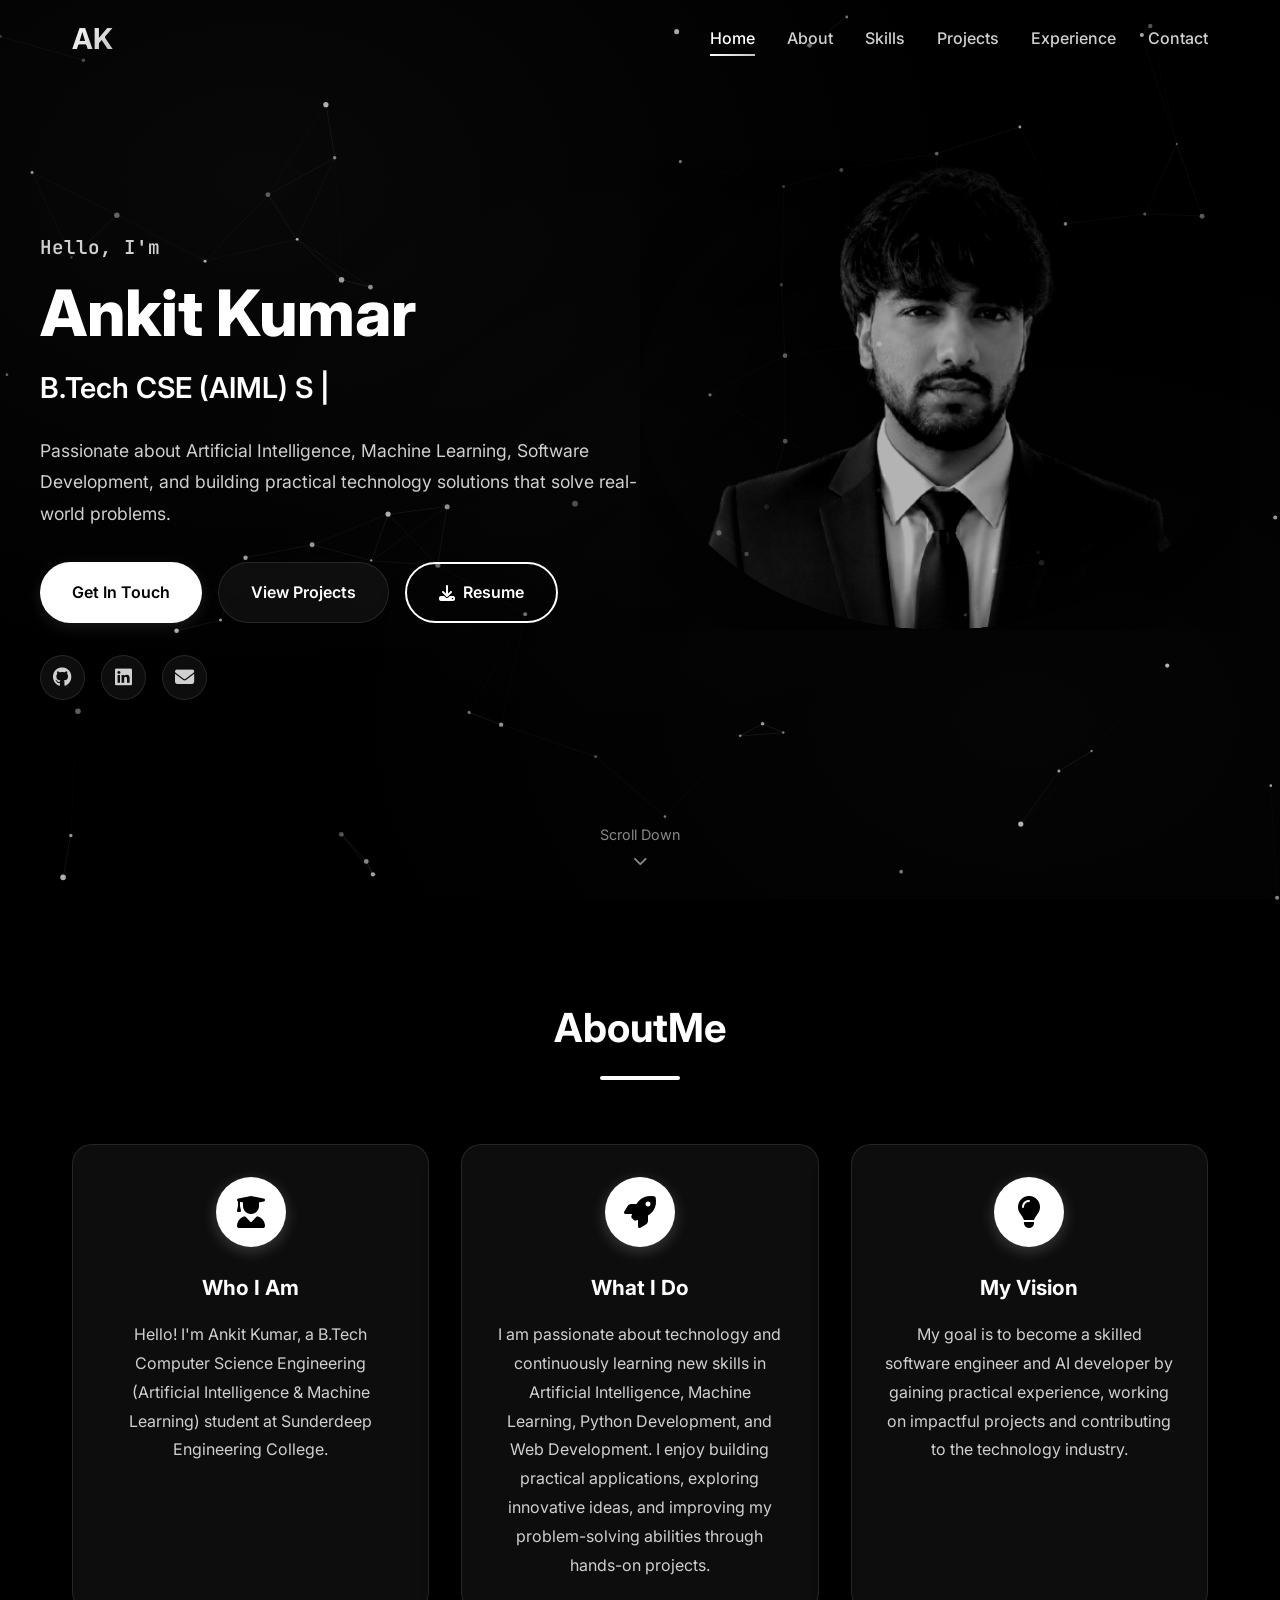
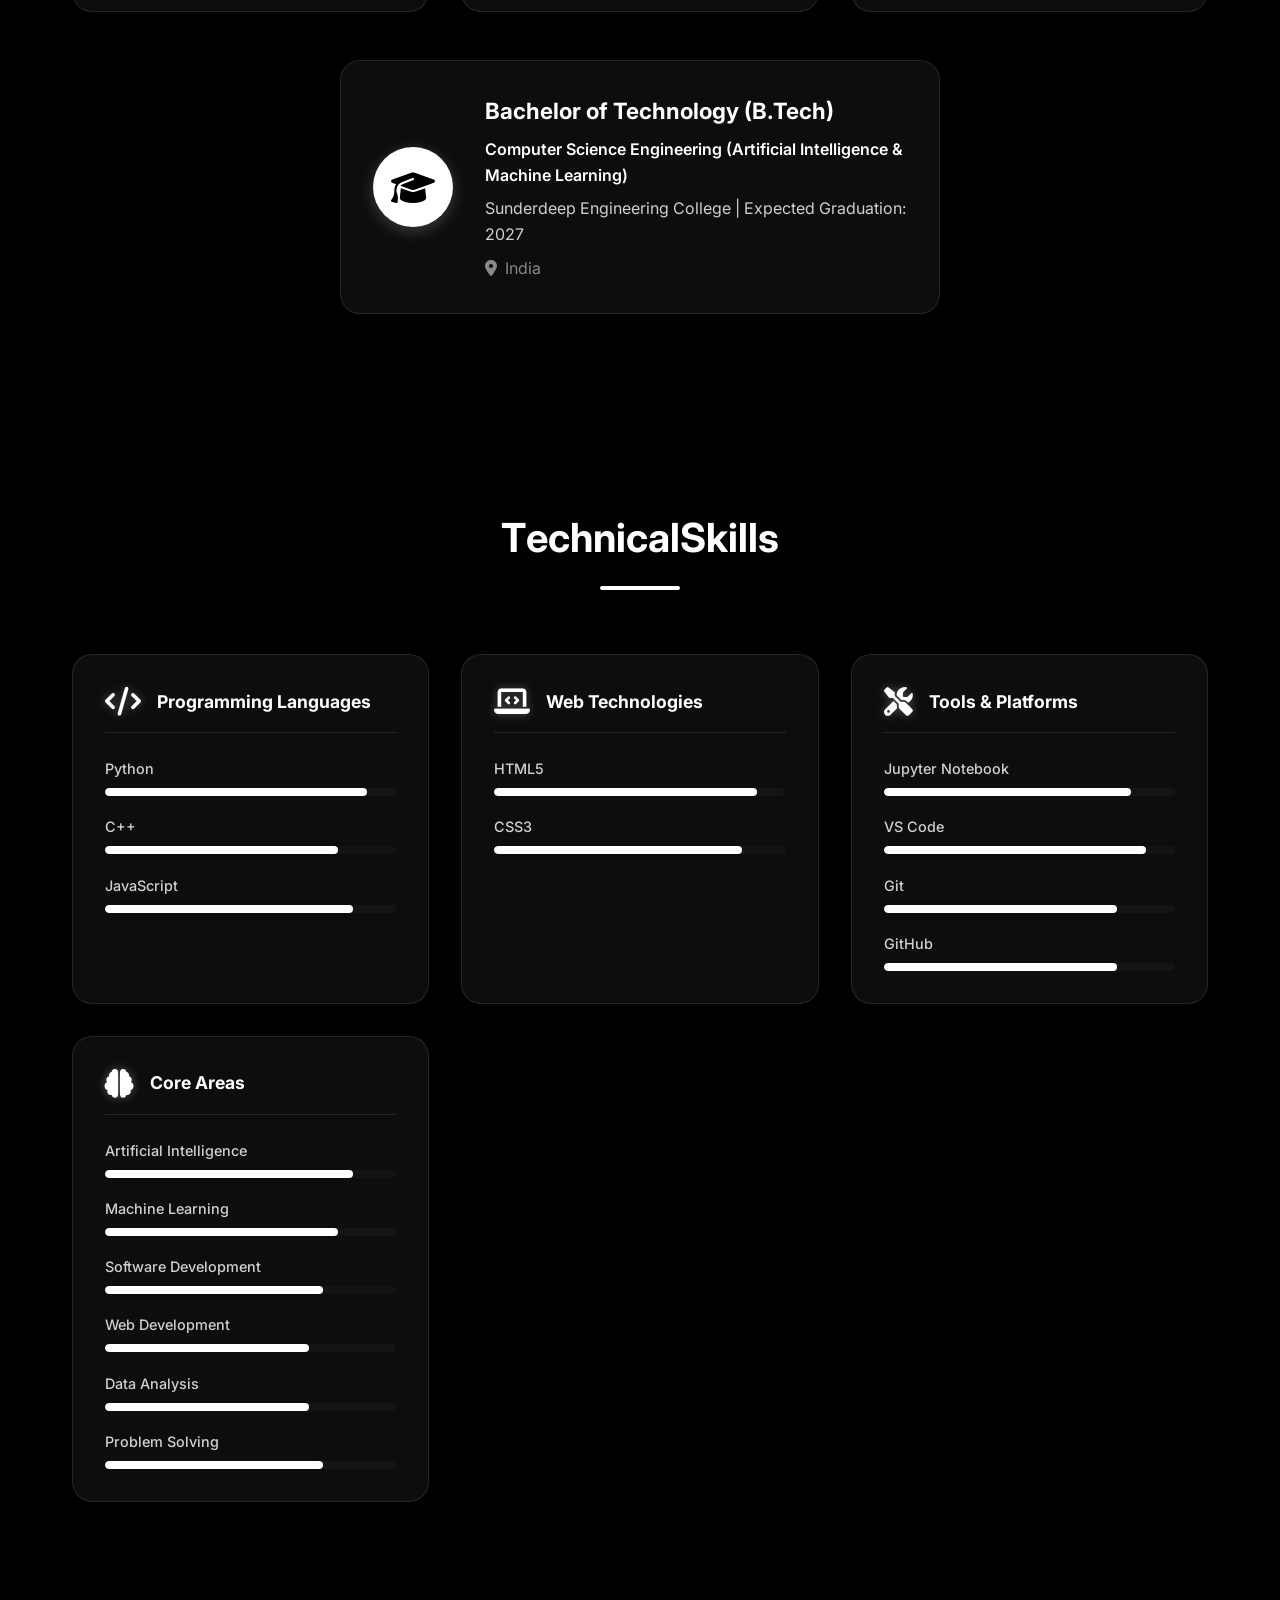
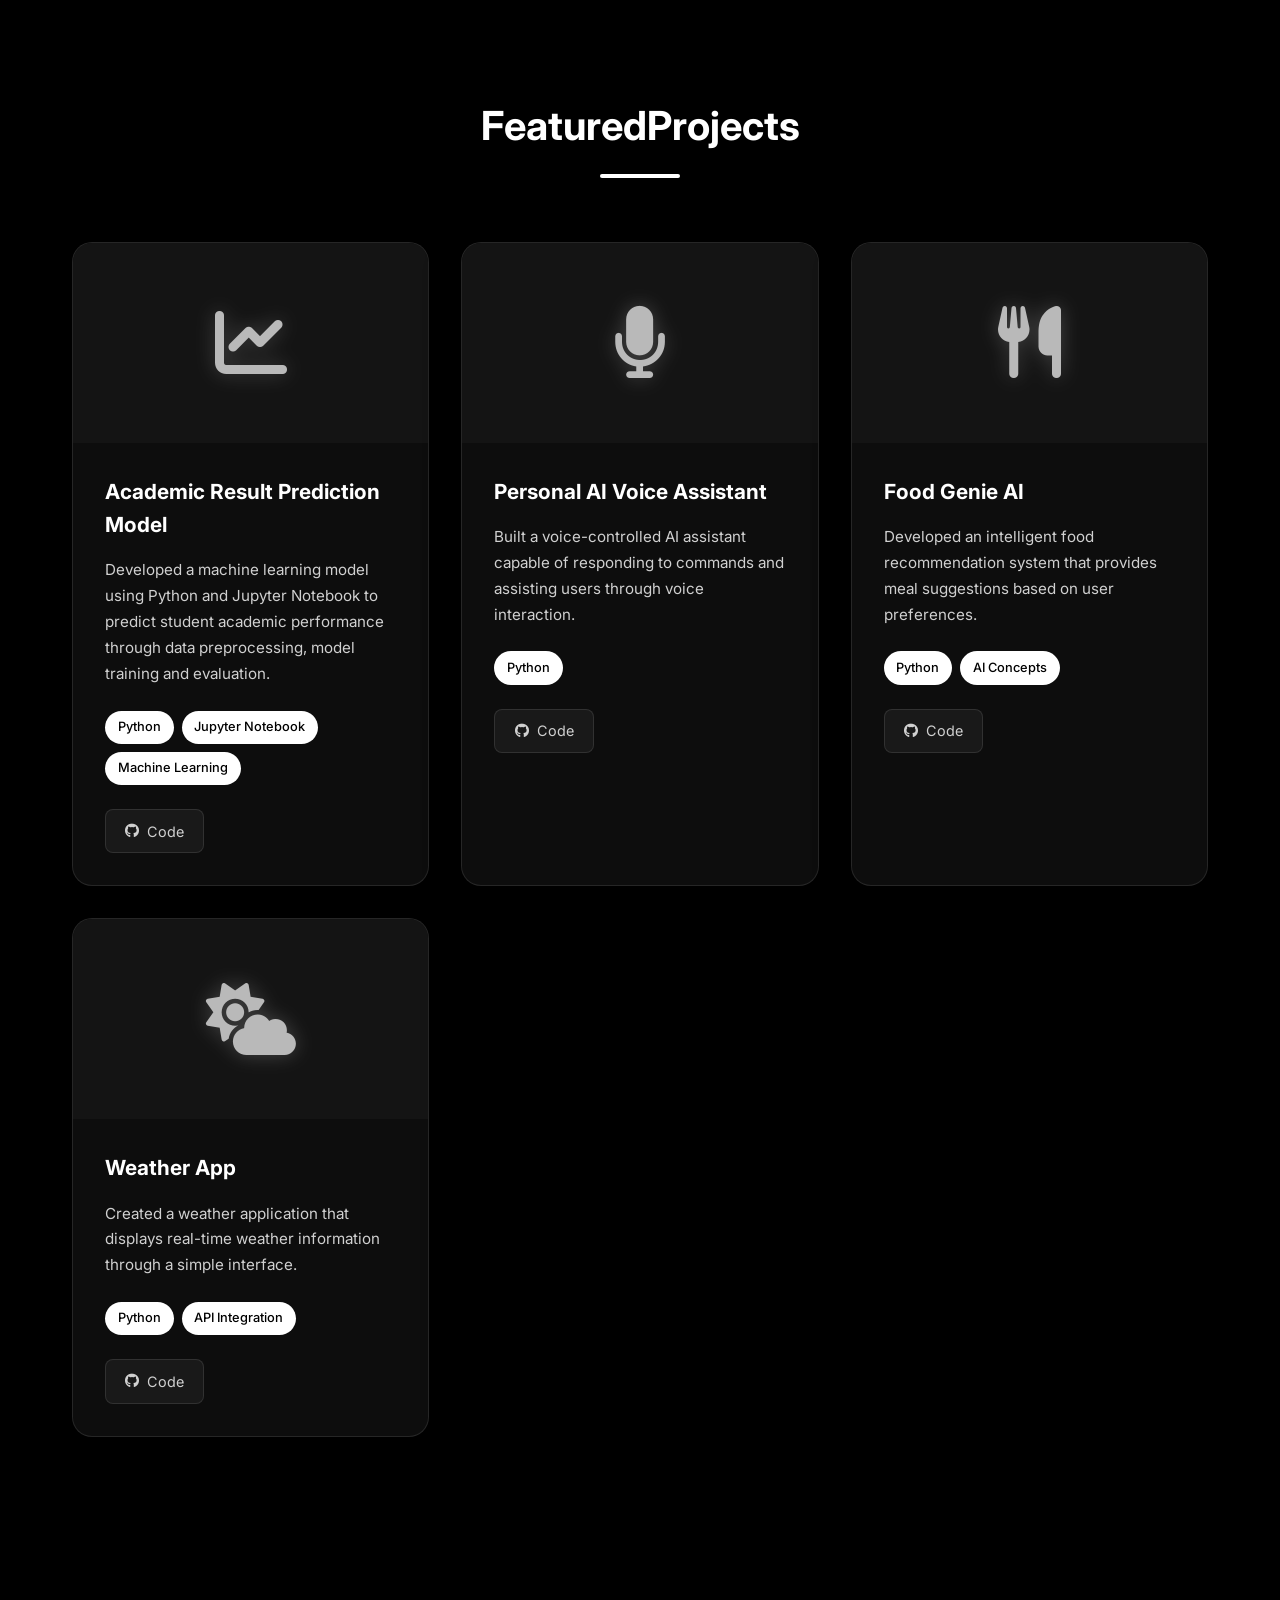
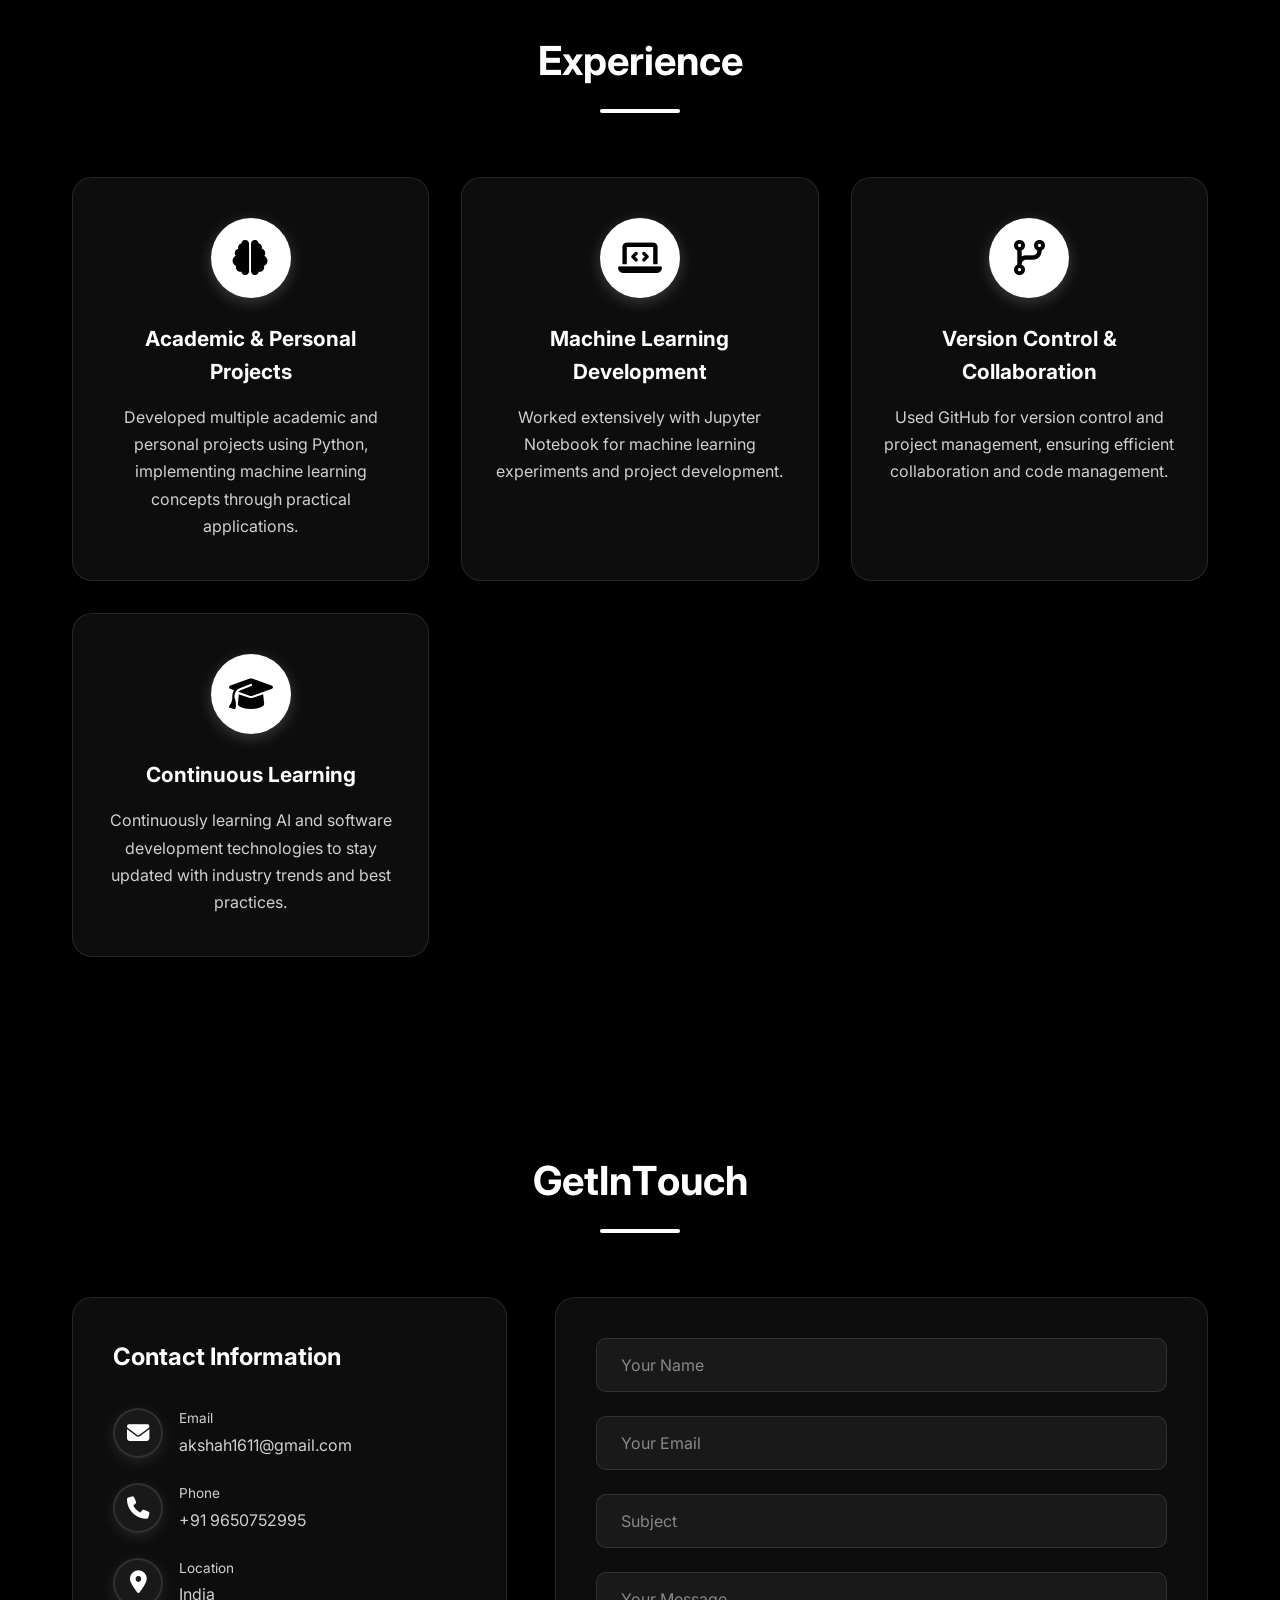
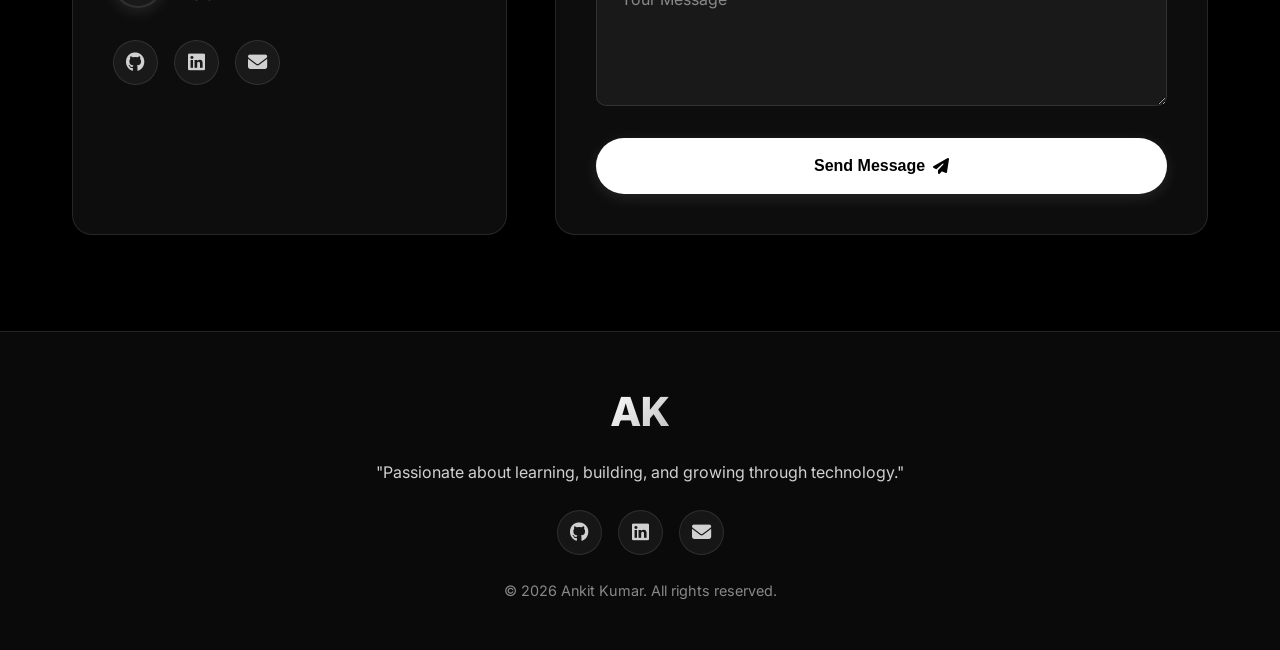
==== index.html @ a1247c84 "Add SEO improvements for better Google search ranking" ====
<!DOCTYPE html>
<html lang="en">
<head>
    <meta charset="UTF-8">
    <meta name="viewport" content="width=device-width, initial-scale=1.0">
    <meta name="description" content="Ankit Kumar - B.Tech CSE (AIML) Student at Sunderdeep Engineering College | Python Developer | AI & Machine Learning Enthusiast. Expert in Python, C++, JavaScript, Machine Learning, Web Development. View my projects and skills.">
    <meta name="keywords" content="Ankit Kumar, Ankit Kumar portfolio, Ankit Kumar Python Developer, Ankit Kumar AI ML, B.Tech CSE AIML, Python Developer India, Machine Learning Engineer, Software Developer, AI Engineer, Ankit Kumar Sunderdeep Engineering College, Ankit Kumar GitHub, Ankit Kumar LinkedIn">
    <meta name="author" content="Ankit Kumar">
    <meta name="robots" content="index, follow">
    <meta name="googlebot" content="index, follow">
    <meta name="viewport" content="width=device-width, initial-scale=1.0">
    <link rel="canonical" href="https://ak-portfoli0.netlify.app">
    <meta property="og:title" content="Ankit Kumar - B.Tech CSE (AIML) Student | Python Developer | AI & ML Enthusiast">
    <meta property="og:description" content="Passionate about Artificial Intelligence, Machine Learning, Software Development, and building practical technology solutions that solve real-world problems. B.Tech student at Sunderdeep Engineering College.">
    <meta property="og:type" content="website">
    <meta property="og:image" content="https://ak-portfoli0.netlify.app/assets/images/ankitimg.png">
    <meta property="og:url" content="https://ak-portfoli0.netlify.app">
    <meta property="og:site_name" content="Ankit Kumar Portfolio">
    <meta name="twitter:card" content="summary_large_image">
    <meta name="twitter:title" content="Ankit Kumar - B.Tech CSE (AIML) Student | Python Developer">
    <meta name="twitter:description" content="Passionate about Artificial Intelligence, Machine Learning, Software Development, and building practical technology solutions.">
    <meta name="twitter:image" content="https://ak-portfoli0.netlify.app/assets/images/ankitimg.png">
    <meta name="twitter:url" content="https://ak-portfoli0.netlify.app">
    <title>Ankit Kumar | B.Tech CSE (AIML) Student | Python Developer | AI & ML Enthusiast</title>
    
    <!-- Schema.org Structured Data -->
    <script type="application/ld+json">
    {
      "@context": "https://schema.org",
      "@type": "Person",
      "name": "Ankit Kumar",
      "url": "https://ak-portfoli0.netlify.app",
      "image": "https://ak-portfoli0.netlify.app/assets/images/ankitimg.png",
      "sameAs": [
        "https://github.com/engg-ankit",
        "https://www.linkedin.com/in/ankit-kumar-9765b11a4"
      ],
      "jobTitle": "B.Tech CSE (AIML) Student",
      "worksFor": {
        "@type": "EducationalOrganization",
        "name": "Sunderdeep Engineering College"
      },
      "alumniOf": {
        "@type": "EducationalOrganization",
        "name": "Sunderdeep Engineering College"
      },
      "knowsAbout": [
        "Python",
        "C++",
        "JavaScript",
        "Artificial Intelligence",
        "Machine Learning",
        "Web Development",
        "Software Development"
      ],
      "description": "B.Tech Computer Science Engineering (AI & ML) student at Sunderdeep Engineering College. Passionate about AI, Machine Learning, and building practical technology solutions."
    }
    </script>
    
    <link rel="stylesheet" href="./style.css">
    <link rel="preconnect" href="https://fonts.googleapis.com">
    <link rel="preconnect" href="https://fonts.gstatic.com" crossorigin>
    <link href="https://fonts.googleapis.com/css2?family=Inter:wght@300;400;500;600;700;800&family=JetBrains+Mono:wght@400;500&display=swap" rel="stylesheet">
    <link rel="stylesheet" href="https://cdnjs.cloudflare.com/ajax/libs/font-awesome/6.4.0/css/all.min.css">
</head>
<body>
    <!-- Particle Background -->
    <canvas id="particles"></canvas>
    
    <!-- Gradient Background -->
    <div class="gradient-bg"></div>
    
    <!-- Navigation -->
    <nav class="navbar" id="navbar">
        <div class="nav-container">
            <a href="#home" class="nav-logo">
                <span class="logo-text">AK</span>
            </a>
            <ul class="nav-menu" id="nav-menu">
                <li class="nav-item"><a href="#home" class="nav-link">Home</a></li>
                <li class="nav-item"><a href="#about" class="nav-link">About</a></li>
                <li class="nav-item"><a href="#skills" class="nav-link">Skills</a></li>
                <li class="nav-item"><a href="#projects" class="nav-link">Projects</a></li>
                <li class="nav-item"><a href="#experience" class="nav-link">Experience</a></li>
                <li class="nav-item"><a href="#contact" class="nav-link">Contact</a></li>
            </ul>
            <div class="nav-toggle" id="nav-toggle">
                <span class="bar"></span>
                <span class="bar"></span>
                <span class="bar"></span>
            </div>
        </div>
    </nav>

    <!-- Hero Section -->
    <section class="hero" id="home">
        <div class="hero-container">
            <div class="hero-content">
                <div class="hero-text">
                    <p class="hero-greeting">Hello, I'm</p>
                    <h1 class="hero-name">Ankit Kumar</h1>
                    <h2 class="hero-title">
                        <span class="typing-text"></span>
                        <span class="cursor">|</span>
                    </h2>
                    <p class="hero-subtitle">Passionate about Artificial Intelligence, Machine Learning, Software Development, and building practical technology solutions that solve real-world problems.</p>
                    <div class="hero-buttons">
                        <a href="#contact" class="btn btn-primary">Get In Touch</a>
                        <a href="#projects" class="btn btn-secondary">View Projects</a>
                        <a href="#" class="btn btn-outline" id="resume-btn">
                            <i class="fas fa-download"></i> Resume
                        </a>
                    </div>
                    <div class="hero-social">
                        <a href="https://github.com/engg-ankit" target="_blank" class="social-link">
                            <i class="fab fa-github"></i>
                        </a>
                        <a href="https://www.linkedin.com/in/ankit-kumar-9765b11a4" target="_blank" class="social-link">
                            <i class="fab fa-linkedin"></i>
                        </a>
                        <a href="mailto:akshah1611@gmail.com" class="social-link">
                            <i class="fas fa-envelope"></i>
                        </a>
                    </div>
                </div>
                <div class="hero-image">
                    <div class="image-wrapper">
                        <div class="image-glow"></div>
                        <img src="./assets/images/ankitimg.png" alt="Ankit Kumar" class="profile-bg">
                    </div>
                </div>
            </div>
        </div>
        <div class="scroll-indicator">
            <span>Scroll Down</span>
            <i class="fas fa-chevron-down"></i>
        </div>
    </section>

    <!-- About Section -->
    <section class="about" id="about">
        <div class="container">
            <div class="section-header">
                <h2 class="section-title">About Me</h2>
                <div class="section-line"></div>
            </div>
            <div class="about-content">
                <div class="about-card glass-card">
                    <div class="about-icon">
                        <i class="fas fa-user-graduate"></i>
                    </div>
                    <h3>Who I Am</h3>
                    <p>Hello! I'm Ankit Kumar, a B.Tech Computer Science Engineering (Artificial Intelligence & Machine Learning) student at Sunderdeep Engineering College.</p>
                </div>
                <div class="about-card glass-card">
                    <div class="about-icon">
                        <i class="fas fa-rocket"></i>
                    </div>
                    <h3>What I Do</h3>
                    <p>I am passionate about technology and continuously learning new skills in Artificial Intelligence, Machine Learning, Python Development, and Web Development. I enjoy building practical applications, exploring innovative ideas, and improving my problem-solving abilities through hands-on projects.</p>
                </div>
                <div class="about-card glass-card">
                    <div class="about-icon">
                        <i class="fas fa-lightbulb"></i>
                    </div>
                    <h3>My Vision</h3>
                    <p>My goal is to become a skilled software engineer and AI developer by gaining practical experience, working on impactful projects and contributing to the technology industry.</p>
                </div>
            </div>
            <div class="education-card glass-card">
                <div class="education-content">
                    <div class="education-icon">
                        <i class="fas fa-graduation-cap"></i>
                    </div>
                    <div class="education-info">
                        <h3>Bachelor of Technology (B.Tech)</h3>
                        <p class="education-field">Computer Science Engineering (Artificial Intelligence & Machine Learning)</p>
                        <p class="education-year">Sunderdeep Engineering College | Expected Graduation: 2027</p>
                        <p class="education-location"><i class="fas fa-map-marker-alt"></i> India</p>
                    </div>
                </div>
            </div>
        </div>
    </section>

    <!-- Skills Section -->
    <section class="skills" id="skills">
        <div class="container">
            <div class="section-header">
                <h2 class="section-title">Technical Skills</h2>
                <div class="section-line"></div>
            </div>
            <div class="skills-grid">
                <div class="skill-category glass-card">
                    <div class="category-header">
                        <i class="fas fa-code"></i>
                        <h3>Programming Languages</h3>
                    </div>
                    <div class="skill-items">
                        <div class="skill-item">
                            <span class="skill-name">Python</span>
                            <div class="skill-bar">
                                <div class="skill-progress" data-progress="90"></div>
                            </div>
                        </div>
                        <div class="skill-item">
                            <span class="skill-name">C++</span>
                            <div class="skill-bar">
                                <div class="skill-progress" data-progress="80"></div>
                            </div>
                        </div>
                        <div class="skill-item">
                            <span class="skill-name">JavaScript</span>
                            <div class="skill-bar">
                                <div class="skill-progress" data-progress="85"></div>
                            </div>
                        </div>
                    </div>
                </div>
                <div class="skill-category glass-card">
                    <div class="category-header">
                        <i class="fas fa-laptop-code"></i>
                        <h3>Web Technologies</h3>
                    </div>
                    <div class="skill-items">
                        <div class="skill-item">
                            <span class="skill-name">HTML5</span>
                            <div class="skill-bar">
                                <div class="skill-progress" data-progress="90"></div>
                            </div>
                        </div>
                        <div class="skill-item">
                            <span class="skill-name">CSS3</span>
                            <div class="skill-bar">
                                <div class="skill-progress" data-progress="85"></div>
                            </div>
                        </div>
                    </div>
                </div>
                <div class="skill-category glass-card">
                    <div class="category-header">
                        <i class="fas fa-tools"></i>
                        <h3>Tools & Platforms</h3>
                    </div>
                    <div class="skill-items">
                        <div class="skill-item">
                            <span class="skill-name">Jupyter Notebook</span>
                            <div class="skill-bar">
                                <div class="skill-progress" data-progress="85"></div>
                            </div>
                        </div>
                        <div class="skill-item">
                            <span class="skill-name">VS Code</span>
                            <div class="skill-bar">
                                <div class="skill-progress" data-progress="90"></div>
                            </div>
                        </div>
                        <div class="skill-item">
                            <span class="skill-name">Git</span>
                            <div class="skill-bar">
                                <div class="skill-progress" data-progress="80"></div>
                            </div>
                        </div>
                        <div class="skill-item">
                            <span class="skill-name">GitHub</span>
                            <div class="skill-bar">
                                <div class="skill-progress" data-progress="80"></div>
                            </div>
                        </div>
                    </div>
                </div>
                <div class="skill-category glass-card">
                    <div class="category-header">
                        <i class="fas fa-brain"></i>
                        <h3>Core Areas</h3>
                    </div>
                    <div class="skill-items">
                        <div class="skill-item">
                            <span class="skill-name">Artificial Intelligence</span>
                            <div class="skill-bar">
                                <div class="skill-progress" data-progress="85"></div>
                            </div>
                        </div>
                        <div class="skill-item">
                            <span class="skill-name">Machine Learning</span>
                            <div class="skill-bar">
                                <div class="skill-progress" data-progress="80"></div>
                            </div>
                        </div>
                        <div class="skill-item">
                            <span class="skill-name">Software Development</span>
                            <div class="skill-bar">
                                <div class="skill-progress" data-progress="75"></div>
                            </div>
                        </div>
                        <div class="skill-item">
                            <span class="skill-name">Web Development</span>
                            <div class="skill-bar">
                                <div class="skill-progress" data-progress="70"></div>
                            </div>
                        </div>
                        <div class="skill-item">
                            <span class="skill-name">Data Analysis</span>
                            <div class="skill-bar">
                                <div class="skill-progress" data-progress="70"></div>
                            </div>
                        </div>
                        <div class="skill-item">
                            <span class="skill-name">Problem Solving</span>
                            <div class="skill-bar">
                                <div class="skill-progress" data-progress="75"></div>
                            </div>
                        </div>
                    </div>
                </div>
            </div>
        </div>
    </section>

    <!-- Projects Section -->
    <section class="projects" id="projects">
        <div class="container">
            <div class="section-header">
                <h2 class="section-title">Featured Projects</h2>
                <div class="section-line"></div>
            </div>
            <div class="projects-grid">
                <div class="project-card glass-card">
                    <div class="project-image">
                        <div class="project-icon">
                            <i class="fas fa-chart-line"></i>
                        </div>
                    </div>
                    <div class="project-content">
                        <h3>Academic Result Prediction Model</h3>
                        <p>Developed a machine learning model using Python and Jupyter Notebook to predict student academic performance through data preprocessing, model training and evaluation.</p>
                        <div class="project-tech">
                            <span class="tech-tag">Python</span>
                            <span class="tech-tag">Jupyter Notebook</span>
                            <span class="tech-tag">Machine Learning</span>
                        </div>
                        <div class="project-links">
                            <a href="https://github.com/engg-ankit" target="_blank" class="project-link">
                                <i class="fab fa-github"></i> Code
                            </a>
                        </div>
                    </div>
                </div>
                <div class="project-card glass-card">
                    <div class="project-image">
                        <div class="project-icon">
                            <i class="fas fa-microphone"></i>
                        </div>
                    </div>
                    <div class="project-content">
                        <h3>Personal AI Voice Assistant</h3>
                        <p>Built a voice-controlled AI assistant capable of responding to commands and assisting users through voice interaction.</p>
                        <div class="project-tech">
                            <span class="tech-tag">Python</span>
                        </div>
                        <div class="project-links">
                            <a href="https://github.com/engg-ankit" target="_blank" class="project-link">
                                <i class="fab fa-github"></i> Code
                            </a>
                        </div>
                    </div>
                </div>
                <div class="project-card glass-card">
                    <div class="project-image">
                        <div class="project-icon">
                            <i class="fas fa-utensils"></i>
                        </div>
                    </div>
                    <div class="project-content">
                        <h3>Food Genie AI</h3>
                        <p>Developed an intelligent food recommendation system that provides meal suggestions based on user preferences.</p>
                        <div class="project-tech">
                            <span class="tech-tag">Python</span>
                            <span class="tech-tag">AI Concepts</span>
                        </div>
                        <div class="project-links">
                            <a href="https://github.com/engg-ankit" target="_blank" class="project-link">
                                <i class="fab fa-github"></i> Code
                            </a>
                        </div>
                    </div>
                </div>
                <div class="project-card glass-card">
                    <div class="project-image">
                        <div class="project-icon">
                            <i class="fas fa-cloud-sun"></i>
                        </div>
                    </div>
                    <div class="project-content">
                        <h3>Weather App</h3>
                        <p>Created a weather application that displays real-time weather information through a simple interface.</p>
                        <div class="project-tech">
                            <span class="tech-tag">Python</span>
                            <span class="tech-tag">API Integration</span>
                        </div>
                        <div class="project-links">
                            <a href="https://github.com/engg-ankit" target="_blank" class="project-link">
                                <i class="fab fa-github"></i> Code
                            </a>
                        </div>
                    </div>
                </div>
            </div>
        </div>
    </section>

    <!-- Experience Section -->
    <section class="services" id="experience">
        <div class="container">
            <div class="section-header">
                <h2 class="section-title">Experience</h2>
                <div class="section-line"></div>
            </div>
            <div class="services-grid">
                <div class="service-card glass-card">
                    <div class="service-icon">
                        <i class="fas fa-brain"></i>
                    </div>
                    <h3>Academic & Personal Projects</h3>
                    <p>Developed multiple academic and personal projects using Python, implementing machine learning concepts through practical applications.</p>
                </div>
                <div class="service-card glass-card">
                    <div class="service-icon">
                        <i class="fas fa-laptop-code"></i>
                    </div>
                    <h3>Machine Learning Development</h3>
                    <p>Worked extensively with Jupyter Notebook for machine learning experiments and project development.</p>
                </div>
                <div class="service-card glass-card">
                    <div class="service-icon">
                        <i class="fas fa-code-branch"></i>
                    </div>
                    <h3>Version Control & Collaboration</h3>
                    <p>Used GitHub for version control and project management, ensuring efficient collaboration and code management.</p>
                </div>
                <div class="service-card glass-card">
                    <div class="service-icon">
                        <i class="fas fa-graduation-cap"></i>
                    </div>
                    <h3>Continuous Learning</h3>
                    <p>Continuously learning AI and software development technologies to stay updated with industry trends and best practices.</p>
                </div>
            </div>
        </div>
    </section>

    <!-- Contact Section -->
    <section class="contact" id="contact">
        <div class="container">
            <div class="section-header">
                <h2 class="section-title">Get In Touch</h2>
                <div class="section-line"></div>
            </div>
            <div class="contact-content">
                <div class="contact-info glass-card">
                    <h3>Contact Information</h3>
                    <div class="contact-item">
                        <i class="fas fa-envelope"></i>
                        <div>
                            <span class="contact-label">Email</span>
                            <a href="mailto:akshah1611@gmail.com">akshah1611@gmail.com</a>
                        </div>
                    </div>
                    <div class="contact-item">
                        <i class="fas fa-phone"></i>
                        <div>
                            <span class="contact-label">Phone</span>
                            <a href="tel:+919650729995">+91 9650752995</a>
                        </div>
                    </div>
                    <div class="contact-item">
                        <i class="fas fa-map-marker-alt"></i>
                        <div>
                            <span class="contact-label">Location</span>
                            <span>India</span>
                        </div>
                    </div>
                    <div class="contact-social">
                        <a href="https://github.com/engg-ankit" target="_blank" class="social-link">
                            <i class="fab fa-github"></i>
                        </a>
                        <a href="https://www.linkedin.com/in/ankit-kumar-9765b11a4" target="_blank" class="social-link">
                            <i class="fab fa-linkedin"></i>
                        </a>
                        <a href="mailto:akshah1611@gmail.com" class="social-link">
                            <i class="fas fa-envelope"></i>
                        </a>
                    </div>
                </div>
                <form class="contact-form glass-card" id="contact-form">
                    <div class="form-group">
                        <input type="text" name="name" placeholder="Your Name" required>
                    </div>
                    <div class="form-group">
                        <input type="email" name="email" placeholder="Your Email" required>
                    </div>
                    <div class="form-group">
                        <input type="text" name="subject" placeholder="Subject" required>
                    </div>
                    <div class="form-group">
                        <textarea name="message" placeholder="Your Message" rows="5" required></textarea>
                    </div>
                    <button type="submit" class="btn btn-primary">
                        <span>Send Message</span>
                        <i class="fas fa-paper-plane"></i>
                    </button>
                </form>
            </div>
        </div>
    </section>

    <!-- Footer -->
    <footer class="footer">
        <div class="container">
            <div class="footer-content">
                <div class="footer-logo">
                    <span class="logo-text">AK</span>
                </div>
                <p class="footer-text">"Passionate about learning, building, and growing through technology."</p>
                <div class="footer-social">
                    <a href="https://github.com/engg-ankit" target="_blank" class="social-link">
                        <i class="fab fa-github"></i>
                    </a>
                    <a href="https://www.linkedin.com/in/ankit-kumar-9765b11a4" target="_blank" class="social-link">
                        <i class="fab fa-linkedin"></i>
                    </a>
                    <a href="mailto:akshah1611@gmail.com" class="social-link">
                        <i class="fas fa-envelope"></i>
                    </a>
                </div>
                <p class="footer-copyright">&copy; 2026 Ankit Kumar. All rights reserved.</p>
            </div>
        </div>
    </footer>

    <!-- Back to Top Button -->
    <button class="back-to-top" id="back-to-top">
        <i class="fas fa-arrow-up"></i>
    </button>

    <script src="./script.js"></script>
</body>
</html>
---- style.css ----
/* Reset and Base Styles */
* {
    margin: 0;
    padding: 0;
    box-sizing: border-box;
}

:root {
    --bg-primary: #000000;
    --bg-secondary: #0a0a0a;
    --bg-tertiary: #141414;
    --text-primary: #ffffff;
    --text-secondary: #d0d0d0;
    --text-muted: #888888;
    --accent-primary: #ffffff;
    --accent-secondary: #e0e0e0;
    --accent-tertiary: #c0c0c0;
    --accent-gradient: linear-gradient(135deg, #ffffff, #e0e0e0, #c0c0c0);
    --icon-color: #ffffff;
    --icon-hover: #e0e0e0;
    --glass-bg: rgba(255, 255, 255, 0.05);
    --glass-border: rgba(255, 255, 255, 0.1);
    --glass-shadow: 0 8px 32px rgba(0, 0, 0, 0.5);
    --transition: all 0.3s cubic-bezier(0.4, 0, 0.2, 1);
    --font-primary: 'Inter', sans-serif;
    --font-mono: 'JetBrains Mono', monospace;
}

html {
    scroll-behavior: smooth;
}

body {
    font-family: var(--font-primary);
    background: var(--bg-primary);
    color: var(--text-primary);
    line-height: 1.6;
    overflow-x: hidden;
}

/* Particle Background */
#particles {
    position: fixed;
    top: 0;
    left: 0;
    width: 100%;
    height: 100%;
    z-index: 0;
    pointer-events: none;
}

/* Gradient Background */
.gradient-bg {
    position: fixed;
    top: 0;
    left: 0;
    width: 100%;
    height: 100%;
    background: 
        radial-gradient(ellipse at 20% 20%, rgba(255, 255, 255, 0.03) 0%, transparent 50%),
        radial-gradient(ellipse at 80% 80%, rgba(255, 255, 255, 0.02) 0%, transparent 50%),
        radial-gradient(ellipse at 50% 50%, rgba(255, 255, 255, 0.01) 0%, transparent 50%);
    z-index: 0;
    pointer-events: none;
    animation: gradientShift 15s ease-in-out infinite;
}

@keyframes gradientShift {
    0%, 100% {
        transform: translateX(0) translateY(0) scale(1);
    }
    50% {
        transform: translateX(-30px) translateY(-30px) scale(1.1);
    }
}

/* Container */
.container {
    max-width: 1200px;
    margin: 0 auto;
    padding: 0 2rem;
    position: relative;
    z-index: 1;
}

/* Navigation */
.navbar {
    position: fixed;
    top: 0;
    left: 0;
    width: 100%;
    z-index: 1000;
    padding: 1rem 0;
    transition: var(--transition);
    background: transparent;
}

.navbar.scrolled {
    background: rgba(10, 10, 15, 0.9);
    backdrop-filter: blur(20px);
    border-bottom: 1px solid var(--glass-border);
}

.nav-container {
    max-width: 1200px;
    margin: 0 auto;
    padding: 0 2rem;
    display: flex;
    justify-content: space-between;
    align-items: center;
}

.nav-logo {
    font-size: 1.8rem;
    font-weight: 700;
    color: var(--text-primary);
    text-decoration: none;
    transition: var(--transition);
}

.logo-text {
    background: var(--accent-gradient);
    -webkit-background-clip: text;
    -webkit-text-fill-color: transparent;
    background-clip: text;
}

.nav-menu {
    display: flex;
    list-style: none;
    gap: 2rem;
}

.nav-link {
    color: var(--text-secondary);
    text-decoration: none;
    font-weight: 500;
    transition: var(--transition);
    position: relative;
    padding: 0.5rem 0;
}

.nav-link::after {
    content: '';
    position: absolute;
    bottom: 0;
    left: 0;
    width: 0;
    height: 2px;
    background: var(--accent-gradient);
    transition: var(--transition);
}

.nav-link:hover {
    color: var(--text-primary);
}

.nav-link:hover::after {
    width: 100%;
}

.nav-toggle {
    display: none;
    flex-direction: column;
    cursor: pointer;
    gap: 0.3rem;
}

.nav-toggle .bar {
    width: 25px;
    height: 3px;
    background: var(--text-primary);
    transition: var(--transition);
    border-radius: 2px;
}

/* Hero Section */
.hero {
    min-height: 100vh;
    display: flex;
    align-items: center;
    justify-content: center;
    padding: 6rem 2rem 4rem;
    position: relative;
    z-index: 1;
    overflow: hidden;
}

.hero-container {
    max-width: 1200px;
    margin: 0 auto;
    width: 100%;
    position: relative;
    z-index: 2;
}

.hero-content {
    display: grid;
    grid-template-columns: 1fr;
    gap: 4rem;
    align-items: center;
    max-width: 600px;
}

.hero-text {
    animation: fadeInUp 1s ease-out;
}

.hero-greeting {
    font-size: 1.2rem;
    color: var(--text-secondary);
    font-weight: 600;
    margin-bottom: 1rem;
    font-family: var(--font-mono);
}

.hero-name {
    font-size: 4rem;
    font-weight: 800;
    margin-bottom: 1rem;
    color: var(--text-primary);
    line-height: 1.1;
    position: relative;
    display: inline-block;
}

.hero-name::after {
    content: '';
    position: absolute;
    bottom: -5px;
    left: 0;
    width: 0;
    height: 4px;
    background: var(--accent-gradient);
    transition: width 0.5s ease;
}

.hero-name:hover::after {
    width: 100%;
}

.hero-title {
    font-size: 1.8rem;
    font-weight: 600;
    margin-bottom: 1.5rem;
    color: var(--text-secondary);
    min-height: 2.5rem;
}

.typing-text {
    color: var(--text-primary);
}

.cursor {
    animation: blink 1s infinite;
    color: var(--text-primary);
}

@keyframes blink {
    0%, 50% { opacity: 1; }
    51%, 100% { opacity: 0; }
}

.hero-subtitle {
    font-size: 1.1rem;
    color: var(--text-secondary);
    margin-bottom: 2rem;
    line-height: 1.8;
    max-width: 600px;
}

.hero-buttons {
    display: flex;
    gap: 1rem;
    margin-bottom: 2rem;
    flex-wrap: wrap;
}

.btn {
    padding: 1rem 2rem;
    border-radius: 50px;
    font-weight: 600;
    text-decoration: none;
    transition: var(--transition);
    display: inline-flex;
    align-items: center;
    gap: 0.5rem;
    font-size: 1rem;
    border: none;
    cursor: pointer;
}

.btn-primary {
    background: var(--text-primary);
    color: var(--bg-primary);
    box-shadow: 0 4px 15px rgba(255, 255, 255, 0.1);
    position: relative;
    overflow: hidden;
}

.btn-primary::before {
    content: '';
    position: absolute;
    top: 50%;
    left: 50%;
    width: 0;
    height: 0;
    border-radius: 50%;
    background: rgba(99, 102, 241, 0.3);
    transform: translate(-50%, -50%);
    transition: width 0.6s, height 0.6s;
}

.btn-primary:hover::before {
    width: 300px;
    height: 300px;
}

.btn-primary:hover {
    transform: translateY(-2px);
    box-shadow: 0 6px 20px rgba(255, 255, 255, 0.2);
}

.btn-secondary {
    background: var(--glass-bg);
    color: var(--text-primary);
    border: 1px solid var(--glass-border);
    backdrop-filter: blur(10px);
}

.btn-secondary:hover {
    background: var(--glass-border);
    transform: translateY(-2px);
}

.btn-outline {
    background: transparent;
    color: var(--text-primary);
    border: 2px solid var(--text-primary);
}

.btn-outline:hover {
    background: var(--text-primary);
    color: var(--bg-primary);
    transform: translateY(-2px);
}

.hero-social {
    display: flex;
    gap: 1rem;
}

.social-link {
    width: 45px;
    height: 45px;
    border-radius: 50%;
    background: var(--glass-bg);
    border: 1px solid var(--glass-border);
    display: flex;
    align-items: center;
    justify-content: center;
    color: var(--text-secondary);
    text-decoration: none;
    transition: var(--transition);
    font-size: 1.2rem;
}

.social-link:hover {
    background: var(--accent-gradient);
    color: var(--text-primary);
    transform: translateY(-3px);
    border-color: transparent;
}

.hero-image {
    position: absolute;
    top: -15%;
    right: 0;
    width: 50%;
    height: 100%;
    overflow: hidden;
    animation: fadeInRight 1s ease-out;
}

.image-wrapper {
    position: relative;
    width: 100%;
    height: 100%;
    overflow: hidden;
    border-radius: 50%;
    box-shadow: 0 0 100px 50px rgba(0, 0, 0, 0.6);
}

.image-glow {
    position: absolute;
    top: 0;
    left: 0;
    width: 100%;
    height: 100%;
    background: rgba(0, 0, 0, 0.5);
    filter: blur(80px);
    opacity: 0.95;
    border-radius: 50%;
}

.profile-bg {
    width: 100%;
    height: 100%;
    object-fit: cover;
    object-position: center top;
    position: absolute;
    top: 0;
    left: 0;
    z-index: 1;
    opacity: 0.7;
    filter: grayscale(100%) brightness(1.1) contrast(1.2);
    border-radius: 50%;
    mask-image: radial-gradient(ellipse at center, black 50%, transparent 100%);
    -webkit-mask-image: radial-gradient(ellipse at center, black 50%, transparent 100%);
}

.floating-elements {
    position: absolute;
    width: 100%;
    height: 100%;
    top: 0;
    left: 0;
}

.float-element {
    position: absolute;
    width: 60px;
    height: 60px;
    background: var(--glass-bg);
    border: 1px solid var(--glass-border);
    border-radius: 15px;
    display: flex;
    align-items: center;
    justify-content: center;
    font-size: 1.5rem;
    color: var(--icon-color);
    backdrop-filter: blur(10px);
    animation: float 6s ease-in-out infinite;
}

.float-1 {
    top: 10%;
    right: -20px;
    animation-delay: 0s;
}

.float-2 {
    bottom: 20%;
    left: -30px;
    animation-delay: 2s;
}

.float-3 {
    top: 50%;
    right: -40px;
    animation-delay: 4s;
}

@keyframes float {
    0%, 100% { transform: translateY(0) rotate(0deg); }
    50% { transform: translateY(-20px) rotate(10deg); }
}

.scroll-indicator {
    position: absolute;
    bottom: 2rem;
    left: 50%;
    transform: translateX(-50%);
    display: flex;
    flex-direction: column;
    align-items: center;
    gap: 0.5rem;
    color: var(--text-muted);
    font-size: 0.9rem;
    animation: bounce 2s infinite;
}

@keyframes bounce {
    0%, 100% { transform: translateX(-50%) translateY(0); }
    50% { transform: translateX(-50%) translateY(10px); }
}

/* Section Styles */
section {
    padding: 6rem 0;
    position: relative;
    z-index: 1;
}

.section-header {
    text-align: center;
    margin-bottom: 4rem;
}

.section-title {
    font-size: 2.5rem;
    font-weight: 700;
    margin-bottom: 1rem;
    color: var(--text-primary);
}

.section-line {
    width: 80px;
    height: 4px;
    background: var(--text-primary);
    margin: 0 auto;
    border-radius: 2px;
}

/* Glass Card */
.glass-card {
    background: var(--glass-bg);
    border: 1px solid var(--glass-border);
    border-radius: 20px;
    backdrop-filter: blur(20px);
    box-shadow: var(--glass-shadow);
    transition: var(--transition);
    position: relative;
    overflow: hidden;
}

.glass-card::before {
    content: '';
    position: absolute;
    top: 0;
    left: -100%;
    width: 100%;
    height: 100%;
    background: linear-gradient(90deg, transparent, rgba(255, 255, 255, 0.1), transparent);
    transition: left 0.5s ease;
}

.glass-card:hover::before {
    left: 100%;
}

.glass-card:hover {
    transform: translateY(-8px) scale(1.02);
    border-color: var(--accent-primary);
    box-shadow: 0 15px 50px rgba(99, 102, 241, 0.2);
}

/* About Section */
.about-content {
    display: grid;
    grid-template-columns: repeat(auto-fit, minmax(300px, 1fr));
    gap: 2rem;
    margin-bottom: 3rem;
}

.about-card {
    padding: 2rem;
    text-align: center;
}

.about-icon {
    width: 70px;
    height: 70px;
    background: var(--text-primary);
    border-radius: 50%;
    display: flex;
    align-items: center;
    justify-content: center;
    margin: 0 auto 1.5rem;
    font-size: 2rem;
    color: var(--bg-primary);
    box-shadow: 0 4px 15px rgba(255, 255, 255, 0.2);
    border: 2px solid rgba(255, 255, 255, 0.1);
}

.about-card h3 {
    font-size: 1.3rem;
    margin-bottom: 1rem;
    color: var(--text-primary);
}

.about-card p {
    color: var(--text-secondary);
    line-height: 1.8;
}

.education-card {
    padding: 2rem;
    max-width: 600px;
    margin: 0 auto;
}

.education-content {
    display: flex;
    align-items: center;
    gap: 2rem;
}

.education-icon {
    width: 80px;
    height: 80px;
    background: var(--text-primary);
    border-radius: 50%;
    display: flex;
    align-items: center;
    justify-content: center;
    font-size: 2.2rem;
    color: var(--bg-primary);
    flex-shrink: 0;
    box-shadow: 0 4px 15px rgba(255, 255, 255, 0.2);
    border: 2px solid rgba(255, 255, 255, 0.1);
}

.education-info h3 {
    font-size: 1.4rem;
    margin-bottom: 0.5rem;
}

.education-field {
    color: var(--text-primary);
    font-weight: 600;
    margin-bottom: 0.5rem;
}

.education-year {
    color: var(--text-secondary);
    margin-bottom: 0.5rem;
}

.education-location {
    color: var(--text-muted);
    display: flex;
    align-items: center;
    gap: 0.5rem;
}

/* Skills Section */
.skills-grid {
    display: grid;
    grid-template-columns: repeat(auto-fit, minmax(350px, 1fr));
    gap: 2rem;
}

.skill-category {
    padding: 2rem;
}

.category-header {
    display: flex;
    align-items: center;
    gap: 1rem;
    margin-bottom: 1.5rem;
    padding-bottom: 1rem;
    border-bottom: 1px solid var(--glass-border);
}

.category-header i {
    font-size: 1.8rem;
    color: var(--text-primary);
    text-shadow: 0 0 10px rgba(255, 255, 255, 0.3);
}

.category-header h3 {
    font-size: 1.1rem;
    color: var(--text-primary);
}

.skill-items {
    display: flex;
    flex-direction: column;
    gap: 1.2rem;
}

.skill-item {
    display: flex;
    flex-direction: column;
    gap: 0.5rem;
    transition: var(--transition);
}

.skill-item:hover {
    transform: translateX(10px);
}

.skill-name {
    color: var(--text-secondary);
    font-size: 0.9rem;
    font-weight: 500;
}

.skill-bar {
    width: 100%;
    height: 8px;
    background: var(--bg-tertiary);
    border-radius: 4px;
    overflow: hidden;
}

.skill-progress {
    height: 100%;
    background: var(--text-primary);
    border-radius: 4px;
    width: 0;
    transition: width 1.5s ease-out;
}

/* Projects Section */
.projects-grid {
    display: grid;
    grid-template-columns: repeat(auto-fit, minmax(350px, 1fr));
    gap: 2rem;
}

.project-card {
    overflow: hidden;
    transition: var(--transition);
    transform-style: preserve-3d;
    perspective: 1000px;
}

.project-card:hover {
    transform: translateY(-8px) rotateX(5deg);
}

.project-image {
    height: 200px;
    background: var(--bg-tertiary);
    display: flex;
    align-items: center;
    justify-content: center;
    position: relative;
    overflow: hidden;
}

.project-icon {
    font-size: 4.5rem;
    color: var(--text-primary);
    opacity: 0.7;
    transition: var(--transition);
    text-shadow: 0 0 20px rgba(255, 255, 255, 0.3);
}

.project-card:hover .project-icon {
    opacity: 1;
    transform: scale(1.1);
}

.project-content {
    padding: 2rem;
}

.project-content h3 {
    font-size: 1.3rem;
    margin-bottom: 1rem;
    color: var(--text-primary);
}

.project-content p {
    color: var(--text-secondary);
    line-height: 1.7;
    margin-bottom: 1.5rem;
    font-size: 0.95rem;
}

.project-tech {
    display: flex;
    flex-wrap: wrap;
    gap: 0.5rem;
    margin-bottom: 1.5rem;
}

.tech-tag {
    padding: 0.4rem 0.8rem;
    background: var(--text-primary);
    border-radius: 20px;
    font-size: 0.8rem;
    font-weight: 500;
    color: var(--bg-primary);
}

.project-links {
    display: flex;
    gap: 1rem;
}

.project-link {
    padding: 0.6rem 1.2rem;
    background: var(--glass-bg);
    border: 1px solid var(--glass-border);
    border-radius: 8px;
    color: var(--text-secondary);
    text-decoration: none;
    font-size: 0.9rem;
    transition: var(--transition);
    display: flex;
    align-items: center;
    gap: 0.5rem;
}

.project-link:hover {
    background: var(--text-primary);
    color: var(--bg-primary);
    border-color: transparent;
}

/* Services Section */
.services-grid {
    display: grid;
    grid-template-columns: repeat(auto-fit, minmax(300px, 1fr));
    gap: 2rem;
}

.service-card {
    padding: 2.5rem 2rem;
    text-align: center;
    transform-style: preserve-3d;
    perspective: 1000px;
}

.service-card:hover {
    transform: translateY(-8px) rotateY(5deg);
}

.service-icon {
    width: 80px;
    height: 80px;
    background: var(--text-primary);
    border-radius: 50%;
    display: flex;
    align-items: center;
    justify-content: center;
    margin: 0 auto 1.5rem;
    font-size: 2.2rem;
    color: var(--bg-primary);
    transition: var(--transition);
    box-shadow: 0 4px 15px rgba(255, 255, 255, 0.2);
    border: 2px solid rgba(255, 255, 255, 0.1);
}

.service-card:hover .service-icon {
    transform: scale(1.1) rotate(10deg);
}

.service-card h3 {
    font-size: 1.3rem;
    margin-bottom: 1rem;
    color: var(--text-primary);
}

.service-card p {
    color: var(--text-secondary);
    line-height: 1.7;
}

/* Contact Section */
.contact-content {
    display: grid;
    grid-template-columns: 1fr 1.5fr;
    gap: 3rem;
}

.contact-info {
    padding: 2.5rem;
}

.contact-info h3 {
    font-size: 1.5rem;
    margin-bottom: 2rem;
    color: var(--text-primary);
}

.contact-item {
    display: flex;
    align-items: flex-start;
    gap: 1rem;
    margin-bottom: 1.5rem;
}

.contact-item i {
    width: 50px;
    height: 50px;
    background: var(--glass-bg);
    border: 2px solid var(--glass-border);
    border-radius: 50%;
    display: flex;
    align-items: center;
    justify-content: center;
    color: var(--text-primary);
    font-size: 1.4rem;
    flex-shrink: 0;
    box-shadow: 0 4px 15px rgba(255, 255, 255, 0.1);
}

.contact-item div {
    display: flex;
    flex-direction: column;
}

.contact-label {
    font-size: 0.85rem;
    color: var(--text-muted);
    margin-bottom: 0.2rem;
}

.contact-item a,
.contact-item span {
    color: var(--text-secondary);
    text-decoration: none;
    transition: var(--transition);
}

.contact-item a:hover {
    color: var(--text-primary);
}

.contact-social {
    display: flex;
    gap: 1rem;
    margin-top: 2rem;
}

.contact-form {
    padding: 2.5rem;
}

.form-group {
    margin-bottom: 1.5rem;
}

.form-group input,
.form-group textarea {
    width: 100%;
    padding: 1rem 1.5rem;
    background: var(--glass-bg);
    border: 1px solid var(--glass-border);
    border-radius: 10px;
    color: var(--text-primary);
    font-family: var(--font-primary);
    font-size: 1rem;
    transition: var(--transition);
}

.form-group input:focus,
.form-group textarea:focus {
    outline: none;
    border-color: var(--text-primary);
    box-shadow: 0 0 0 3px rgba(255, 255, 255, 0.1);
}

.form-group input::placeholder,
.form-group textarea::placeholder {
    color: var(--text-muted);
}

.contact-form button {
    width: 100%;
    justify-content: center;
    padding: 1.2rem;
}

/* Footer */
.footer {
    background: var(--bg-secondary);
    padding: 3rem 0;
    border-top: 1px solid var(--glass-border);
    position: relative;
    z-index: 1;
}

.footer-content {
    text-align: center;
}

.footer-logo {
    margin-bottom: 1rem;
}

.footer-logo .logo-text {
    font-size: 2.5rem;
    font-weight: 800;
}

.footer-text {
    color: var(--text-secondary);
    margin-bottom: 1.5rem;
}

.footer-social {
    display: flex;
    justify-content: center;
    gap: 1rem;
    margin-bottom: 1.5rem;
}

.footer-copyright {
    color: var(--text-muted);
    font-size: 0.9rem;
}

/* Back to Top Button */
.back-to-top {
    position: fixed;
    bottom: 2rem;
    right: 2rem;
    width: 50px;
    height: 50px;
    background: var(--text-primary);
    border: none;
    border-radius: 50%;
    color: var(--bg-primary);
    font-size: 1.2rem;
    cursor: pointer;
    opacity: 0;
    visibility: hidden;
    transition: var(--transition);
    z-index: 1000;
    box-shadow: 0 4px 15px rgba(255, 255, 255, 0.1);
}

.back-to-top.visible {
    opacity: 1;
    visibility: visible;
}

.back-to-top:hover {
    transform: translateY(-5px);
    box-shadow: 0 6px 20px rgba(255, 255, 255, 0.2);
}

/* Animations */
@keyframes fadeInUp {
    from {
        opacity: 0;
        transform: translateY(30px);
    }
    to {
        opacity: 1;
        transform: translateY(0);
    }
}

@keyframes fadeInRight {
    from {
        opacity: 0;
        transform: translateX(30px);
    }
    to {
        opacity: 1;
        transform: translateX(0);
    }
}

/* Responsive Design */
@media (max-width: 1024px) {
    .hero-content {
        grid-template-columns: 1fr;
        text-align: center;
    }

    .hero-text {
        order: 2;
    }

    .hero-image {
        order: 1;
        position: relative;
        top: 0;
        right: 0;
        width: 100%;
        height: auto;
        max-width: 400px;
        margin: 0 auto;
    }

    .image-wrapper {
        width: 100%;
        height: 100%;
        max-height: 400px;
        aspect-ratio: 1/1;
    }

    .hero-buttons {
        justify-content: center;
    }

    .hero-social {
        justify-content: center;
    }

    .contact-content {
        grid-template-columns: 1fr;
    }

    .skills-grid {
        grid-template-columns: repeat(auto-fit, minmax(300px, 1fr));
    }
}

@media (max-width: 768px) {
    .nav-menu {
        position: fixed;
        top: 70px;
        left: -100%;
        width: 100%;
        height: calc(100vh - 70px);
        background: var(--bg-secondary);
        flex-direction: column;
        justify-content: center;
        align-items: center;
        transition: var(--transition);
        border-top: 1px solid var(--glass-border);
    }

    .nav-menu.active {
        left: 0;
    }

    .nav-toggle {
        display: flex;
    }

    .nav-toggle.active .bar:nth-child(1) {
        transform: rotate(45deg) translate(5px, 5px);
    }

    .nav-toggle.active .bar:nth-child(2) {
        opacity: 0;
    }

    .nav-toggle.active .bar:nth-child(3) {
        transform: rotate(-45deg) translate(7px, -6px);
    }

    .hero-name {
        font-size: 2.5rem;
    }

    .hero-title {
        font-size: 1.3rem;
    }

    .hero-subtitle {
        font-size: 1rem;
    }

    .hero-image {
        max-width: 300px;
    }

    .image-wrapper {
        width: 300px;
        height: 300px;
        max-height: 300px;
        aspect-ratio: 1/1;
    }

    .profile-bg {
        width: 100%;
        height: 100%;
    }

    .image-glow {
        width: 100%;
        height: 100%;
    }

    .section-title {
        font-size: 2rem;
    }

    .about-content {
        grid-template-columns: 1fr;
    }

    .skills-grid {
        grid-template-columns: 1fr;
    }

    .projects-grid {
        grid-template-columns: 1fr;
    }

    .services-grid {
        grid-template-columns: 1fr;
    }

    .education-content {
        flex-direction: column;
        text-align: center;
    }
}

@media (max-width: 480px) {
    .container {
        padding: 0 1rem;
    }

    .hero-name {
        font-size: 2rem;
    }

    .hero-title {
        font-size: 1.1rem;
    }

    .hero-buttons {
        flex-direction: column;
        align-items: center;
    }

    .btn {
        width: 100%;
        justify-content: center;
    }

    .hero-image {
        max-width: 250px;
    }

    .image-wrapper {
        width: 250px;
        height: 250px;
        max-height: 250px;
        aspect-ratio: 1/1;
    }

    .profile-bg {
        width: 100%;
        height: 100%;
    }

    .image-glow {
        width: 100%;
        height: 100%;
    }

    .float-element {
        width: 50px;
        height: 50px;
        font-size: 1.2rem;
    }
}
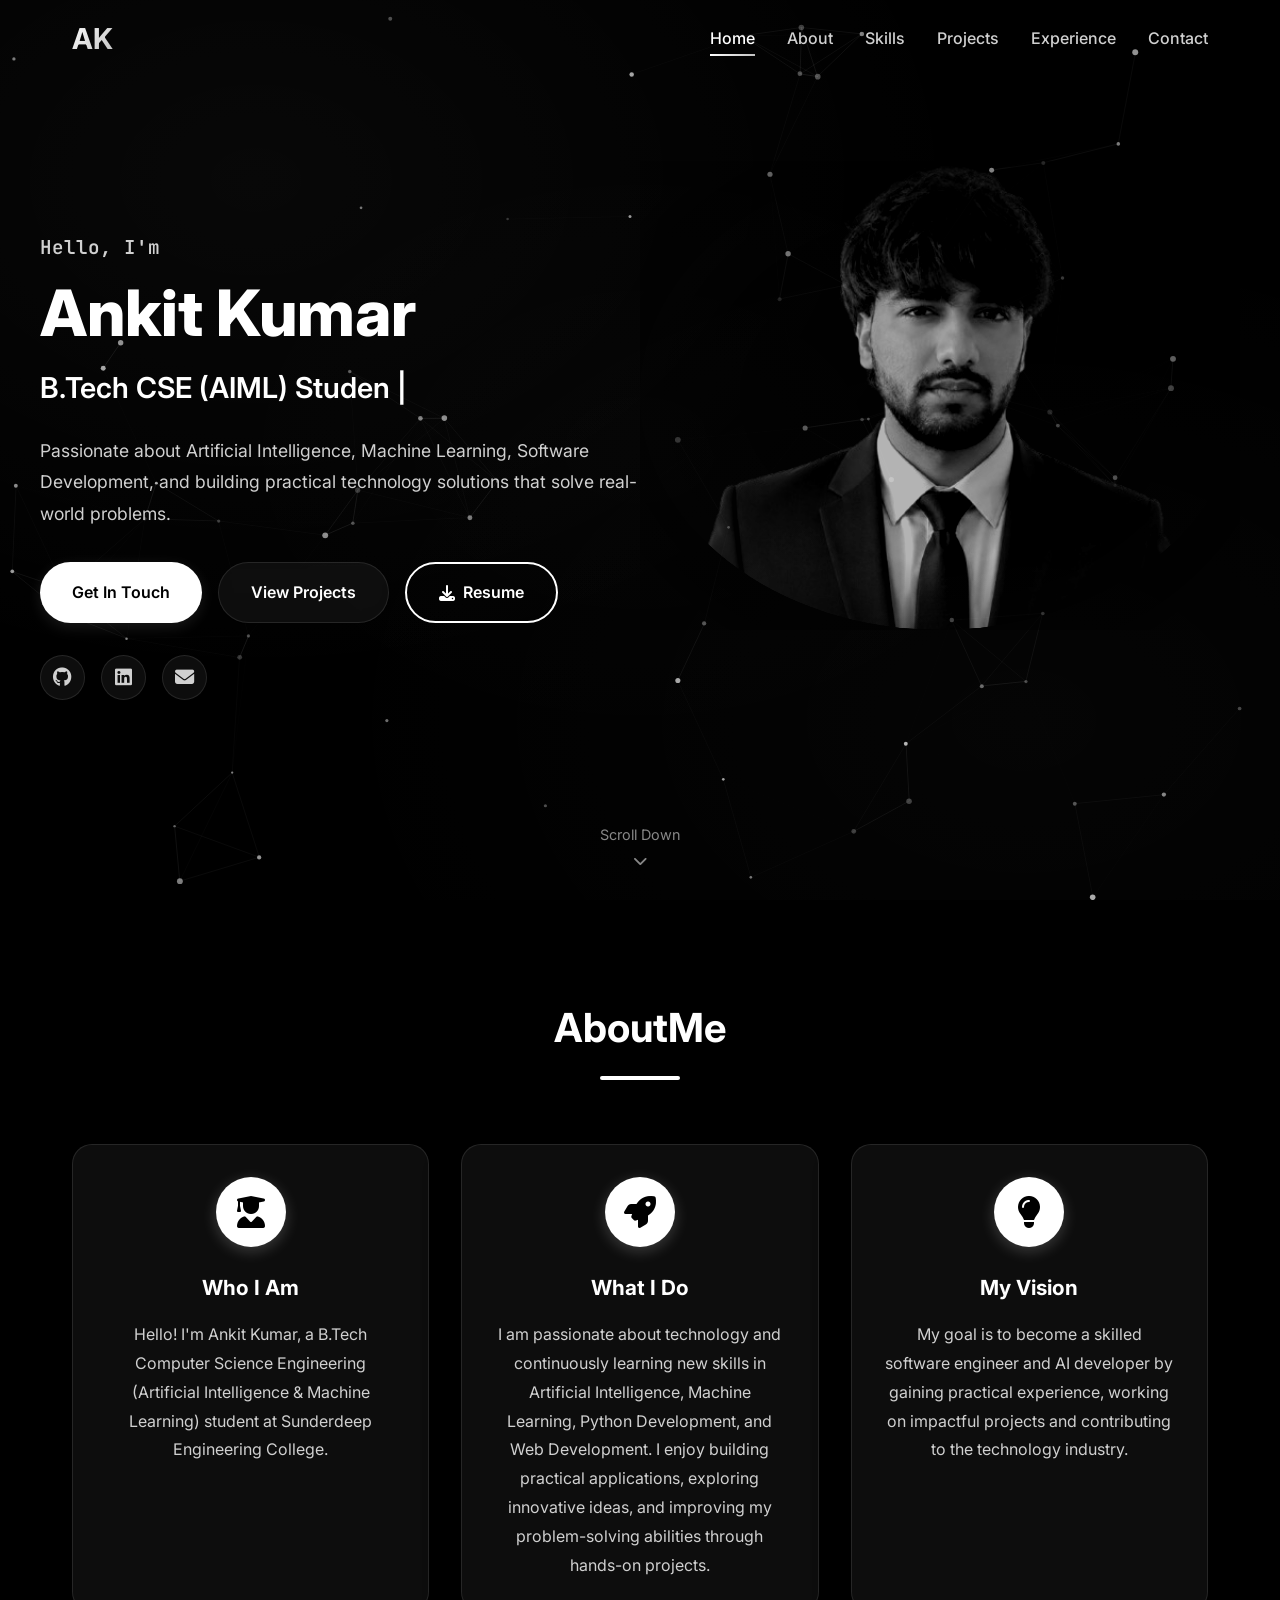
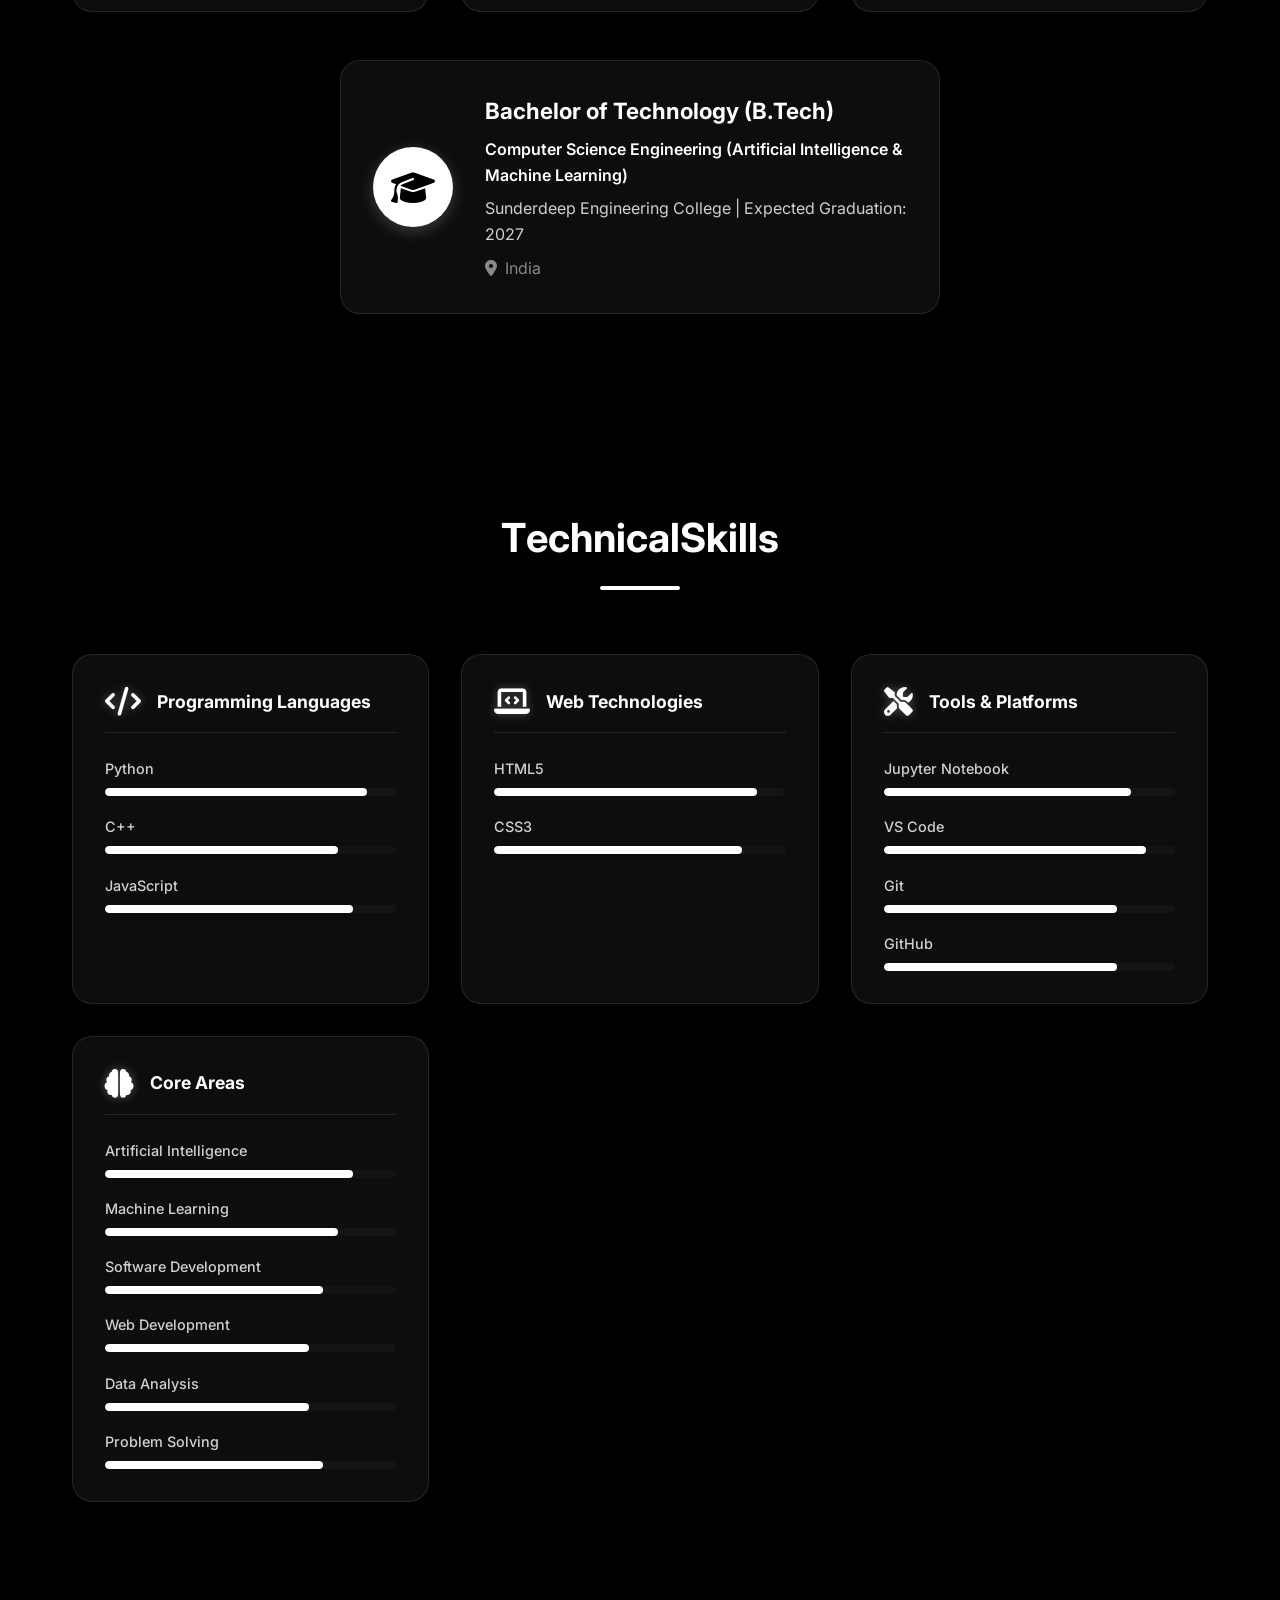
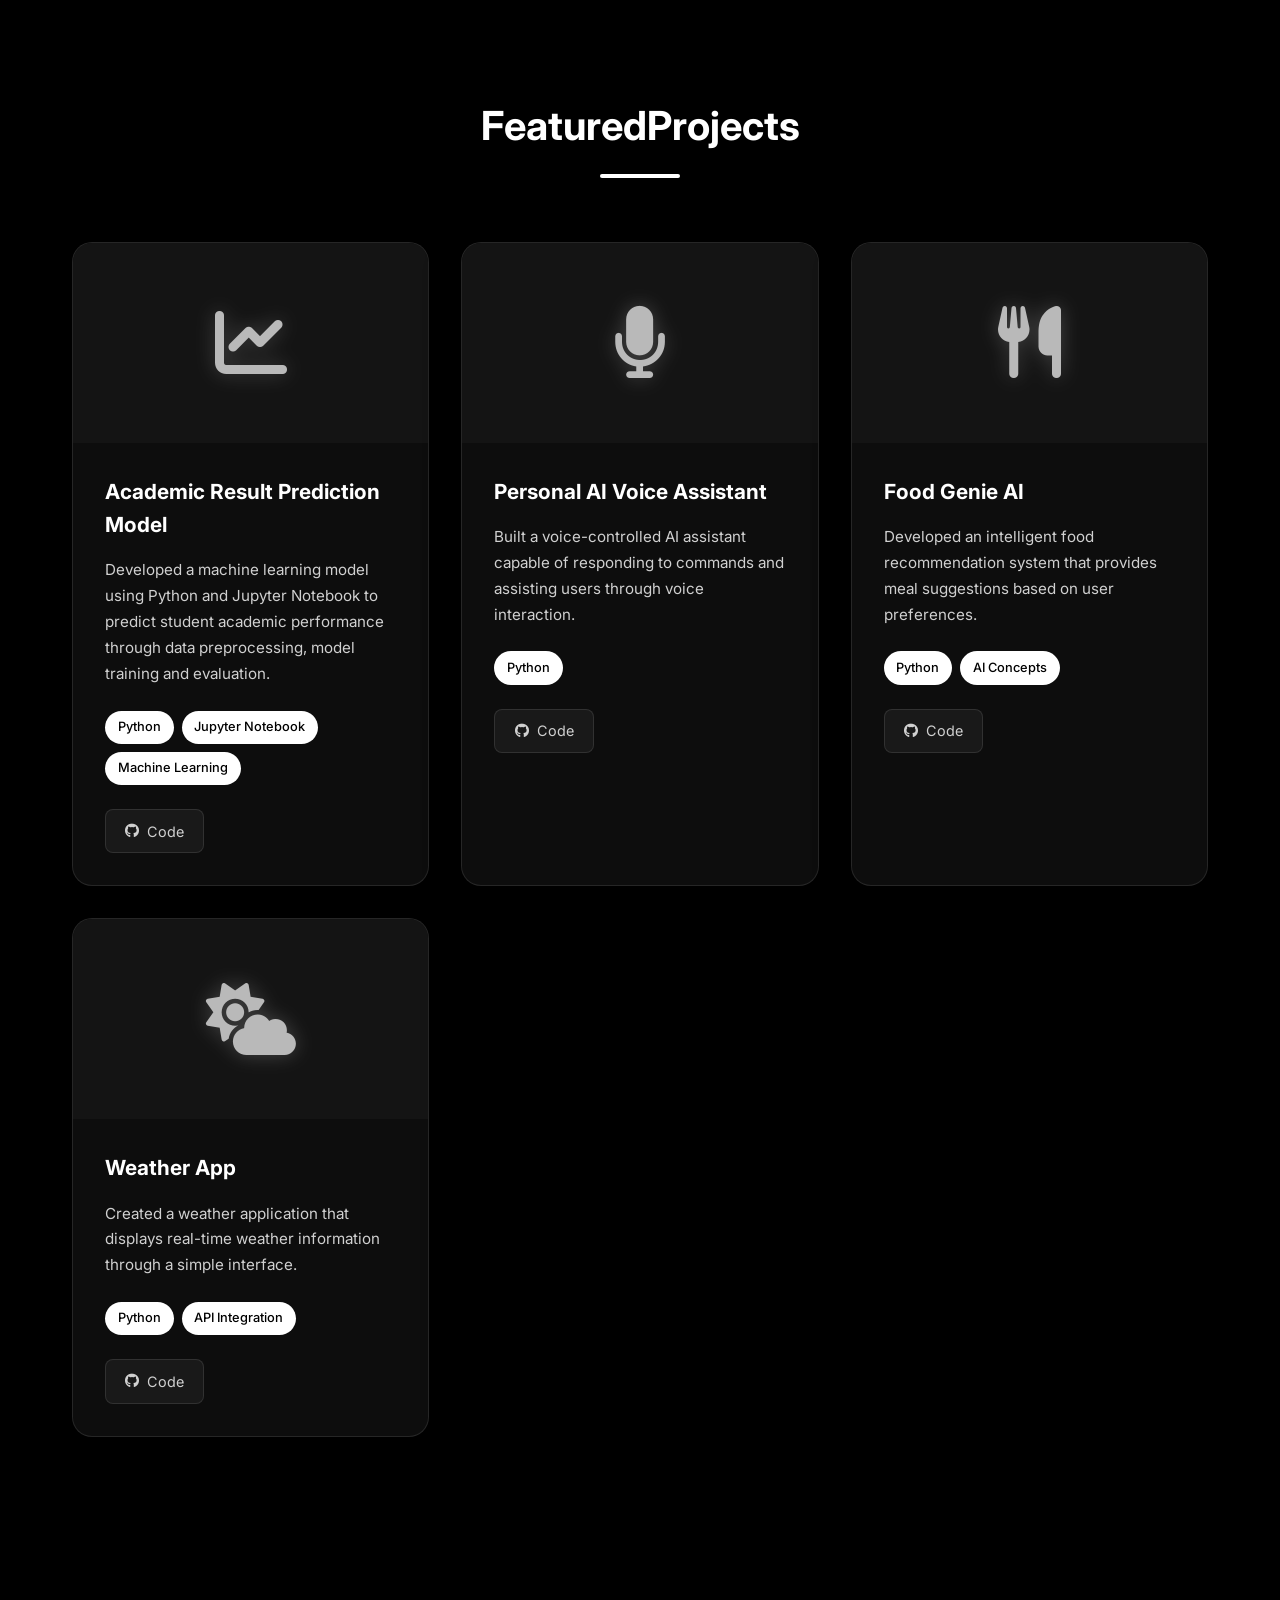
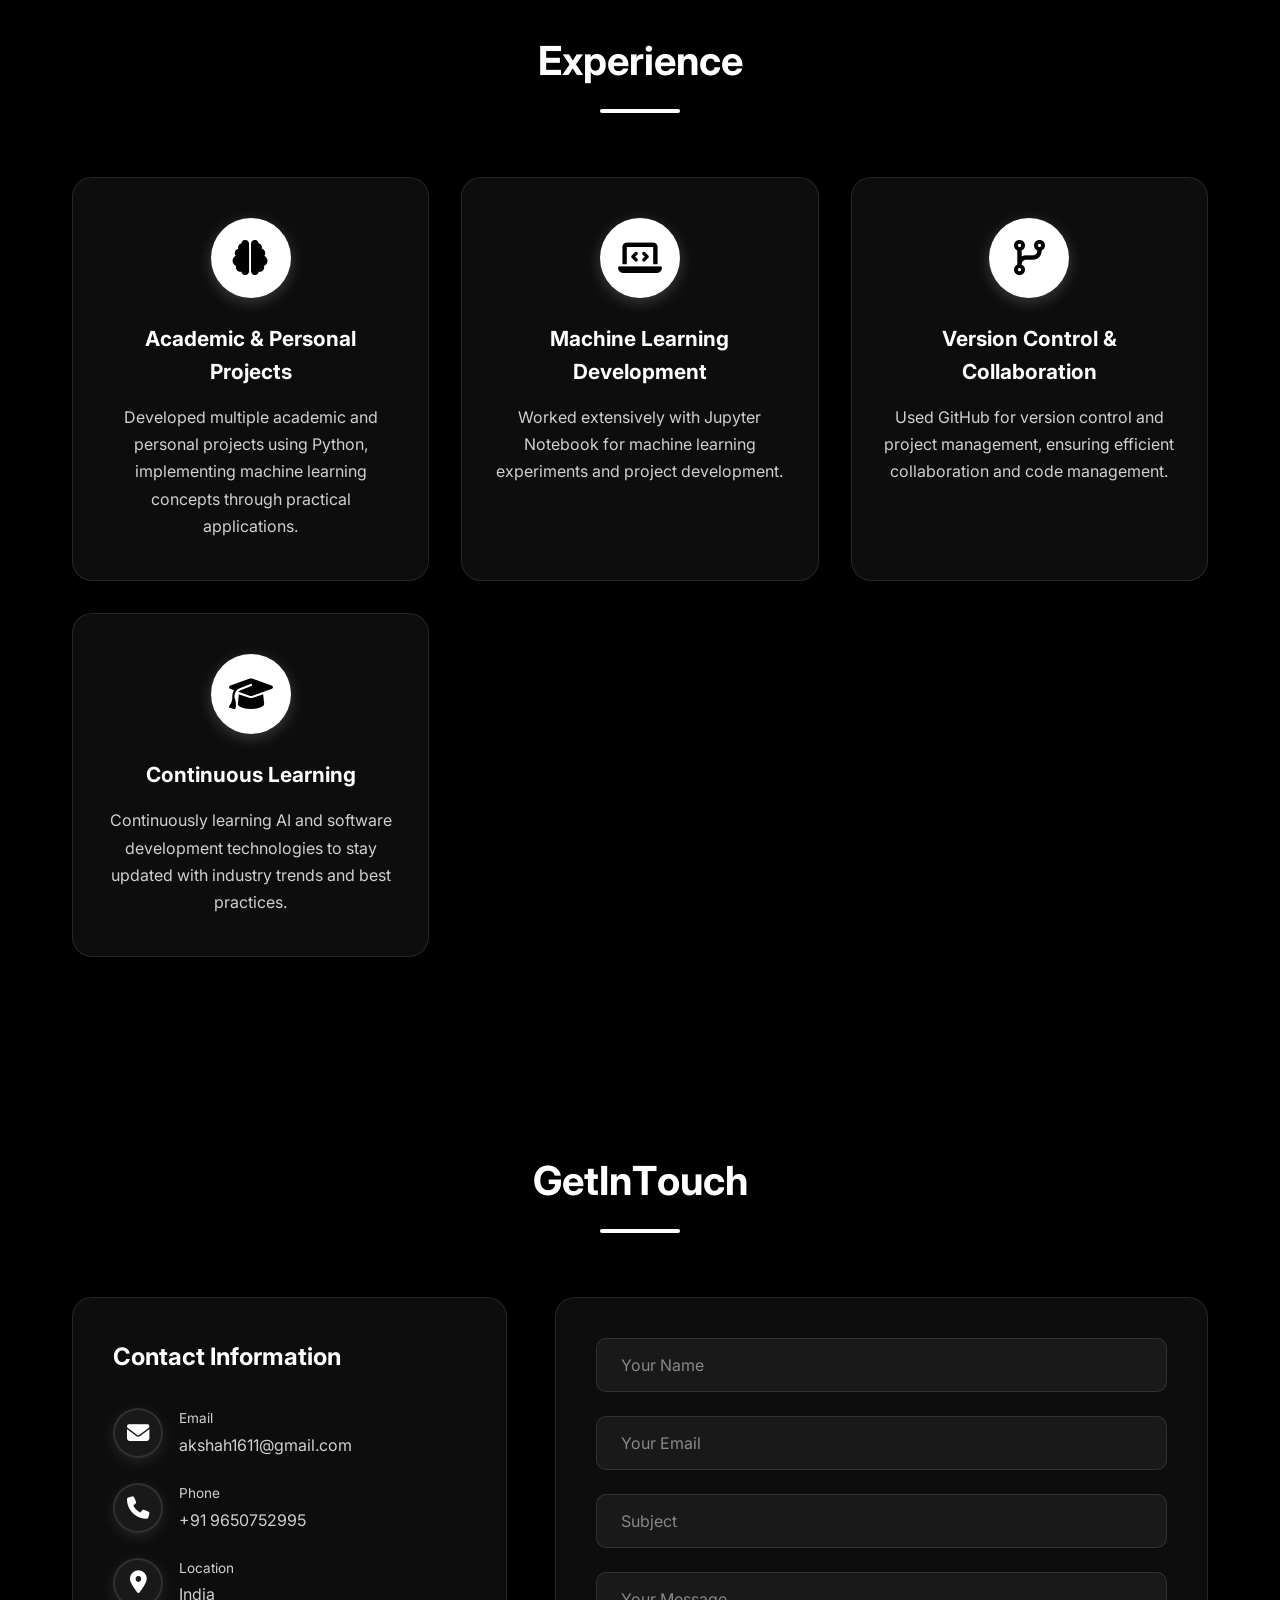
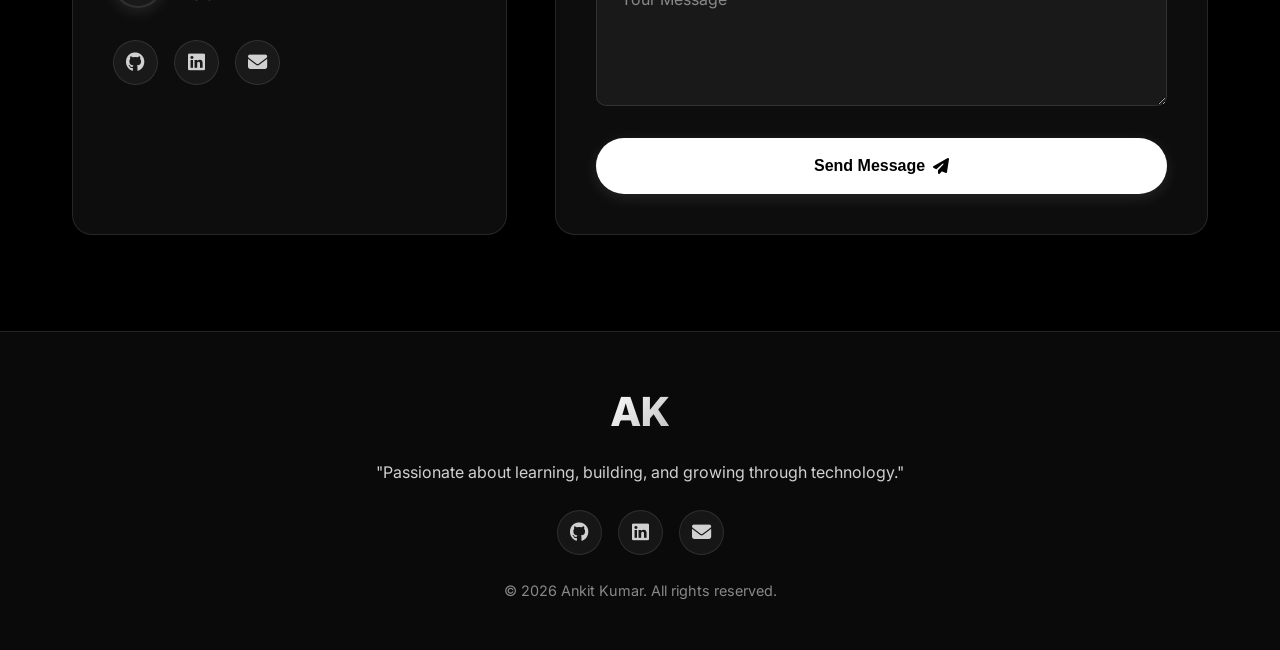
==== commit 8a249024: "Update all URLs to new custom domain ankitkumar-aiml.netlify.app" ====
--- a/index.html
+++ b/index.html
@@ -9,18 +9,18 @@
     <meta name="robots" content="index, follow">
     <meta name="googlebot" content="index, follow">
     <meta name="viewport" content="width=device-width, initial-scale=1.0">
-    <link rel="canonical" href="https://ak-portfoli0.netlify.app">
+    <link rel="canonical" href="https://ankitkumar-aiml.netlify.app">
     <meta property="og:title" content="Ankit Kumar - B.Tech CSE (AIML) Student | Python Developer | AI & ML Enthusiast">
     <meta property="og:description" content="Passionate about Artificial Intelligence, Machine Learning, Software Development, and building practical technology solutions that solve real-world problems. B.Tech student at Sunderdeep Engineering College.">
     <meta property="og:type" content="website">
-    <meta property="og:image" content="https://ak-portfoli0.netlify.app/assets/images/ankitimg.png">
-    <meta property="og:url" content="https://ak-portfoli0.netlify.app">
+    <meta property="og:image" content="https://ankitkumar-aiml.netlify.app/assets/images/ankitimg.png">
+    <meta property="og:url" content="https://ankitkumar-aiml.netlify.app">
     <meta property="og:site_name" content="Ankit Kumar Portfolio">
     <meta name="twitter:card" content="summary_large_image">
     <meta name="twitter:title" content="Ankit Kumar - B.Tech CSE (AIML) Student | Python Developer">
     <meta name="twitter:description" content="Passionate about Artificial Intelligence, Machine Learning, Software Development, and building practical technology solutions.">
-    <meta name="twitter:image" content="https://ak-portfoli0.netlify.app/assets/images/ankitimg.png">
-    <meta name="twitter:url" content="https://ak-portfoli0.netlify.app">
+    <meta name="twitter:image" content="https://ankitkumar-aiml.netlify.app/assets/images/ankitimg.png">
+    <meta name="twitter:url" content="https://ankitkumar-aiml.netlify.app">
     <title>Ankit Kumar | B.Tech CSE (AIML) Student | Python Developer | AI & ML Enthusiast</title>
     
     <!-- Schema.org Structured Data -->
@@ -29,8 +29,8 @@
       "@context": "https://schema.org",
       "@type": "Person",
       "name": "Ankit Kumar",
-      "url": "https://ak-portfoli0.netlify.app",
-      "image": "https://ak-portfoli0.netlify.app/assets/images/ankitimg.png",
+      "url": "https://ankitkumar-aiml.netlify.app",
+      "image": "https://ankitkumar-aiml.netlify.app/assets/images/ankitimg.png",
       "sameAs": [
         "https://github.com/engg-ankit",
         "https://www.linkedin.com/in/ankit-kumar-9765b11a4"
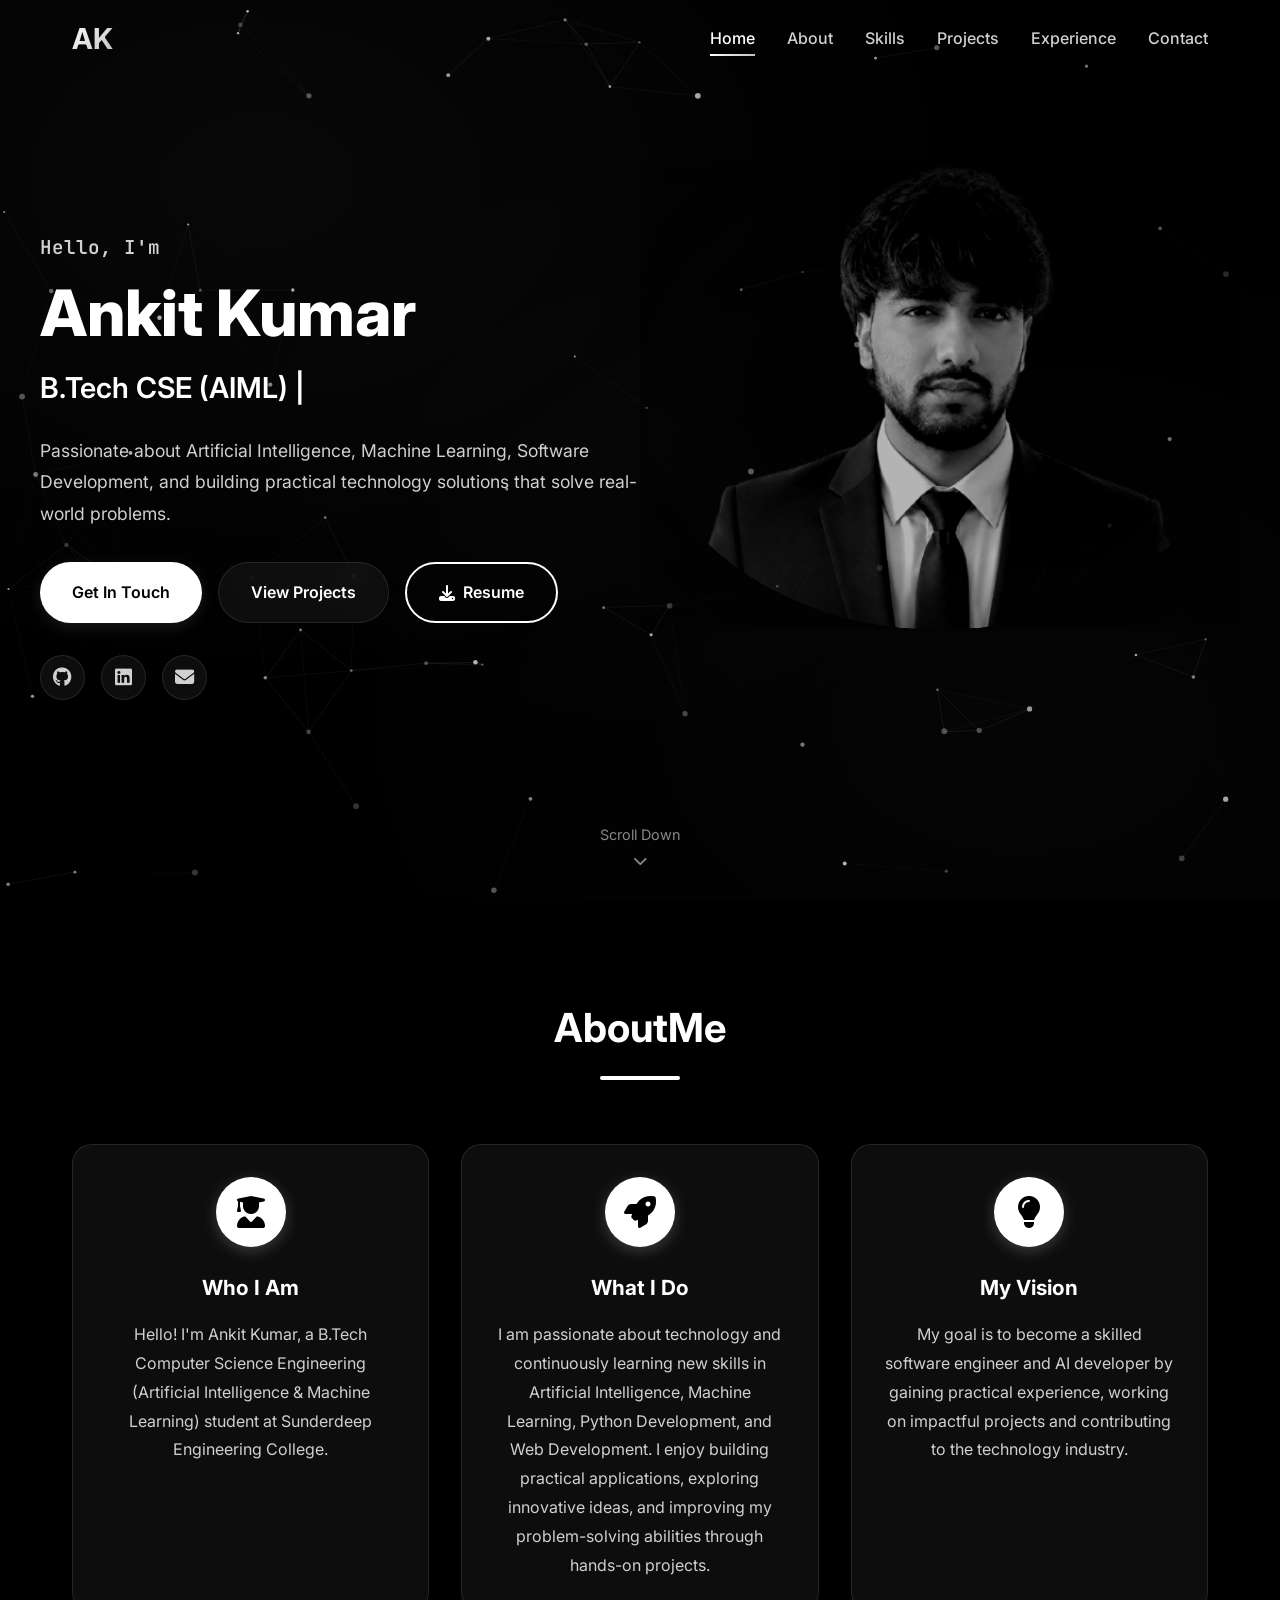
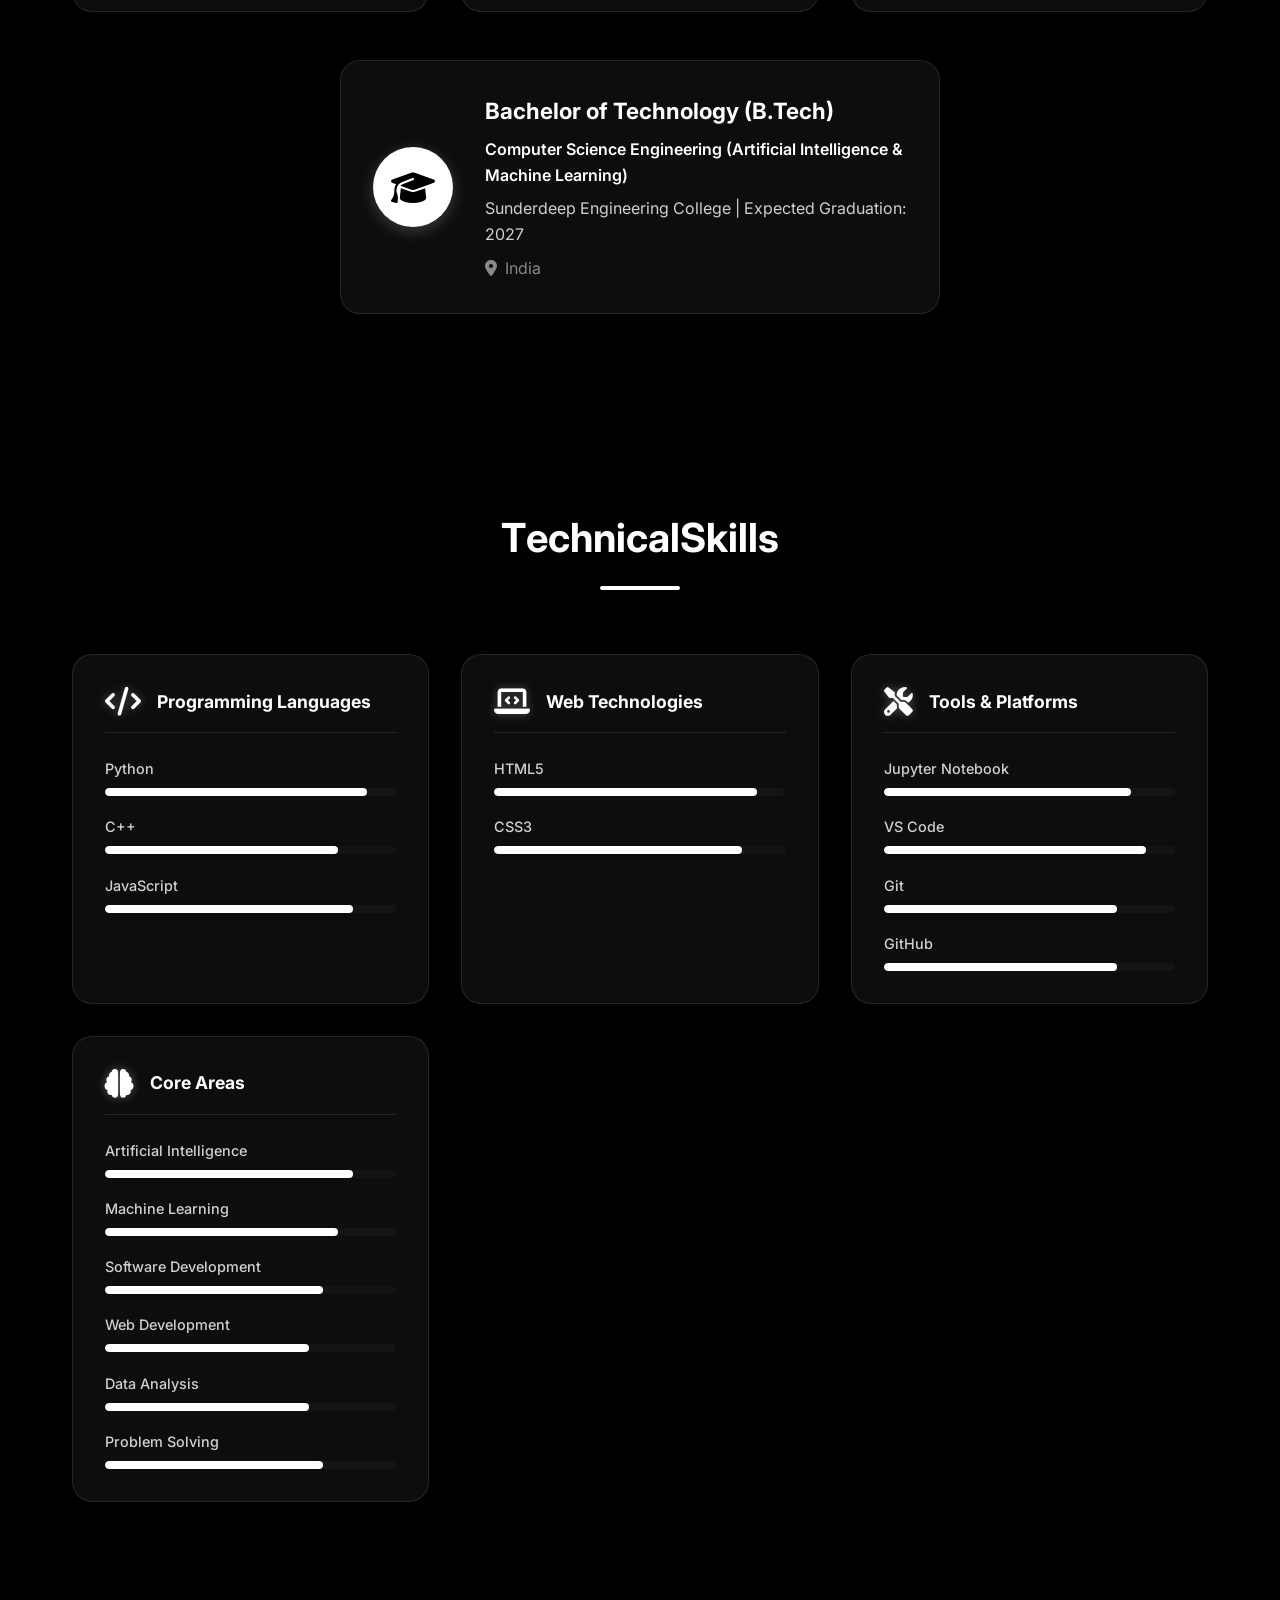
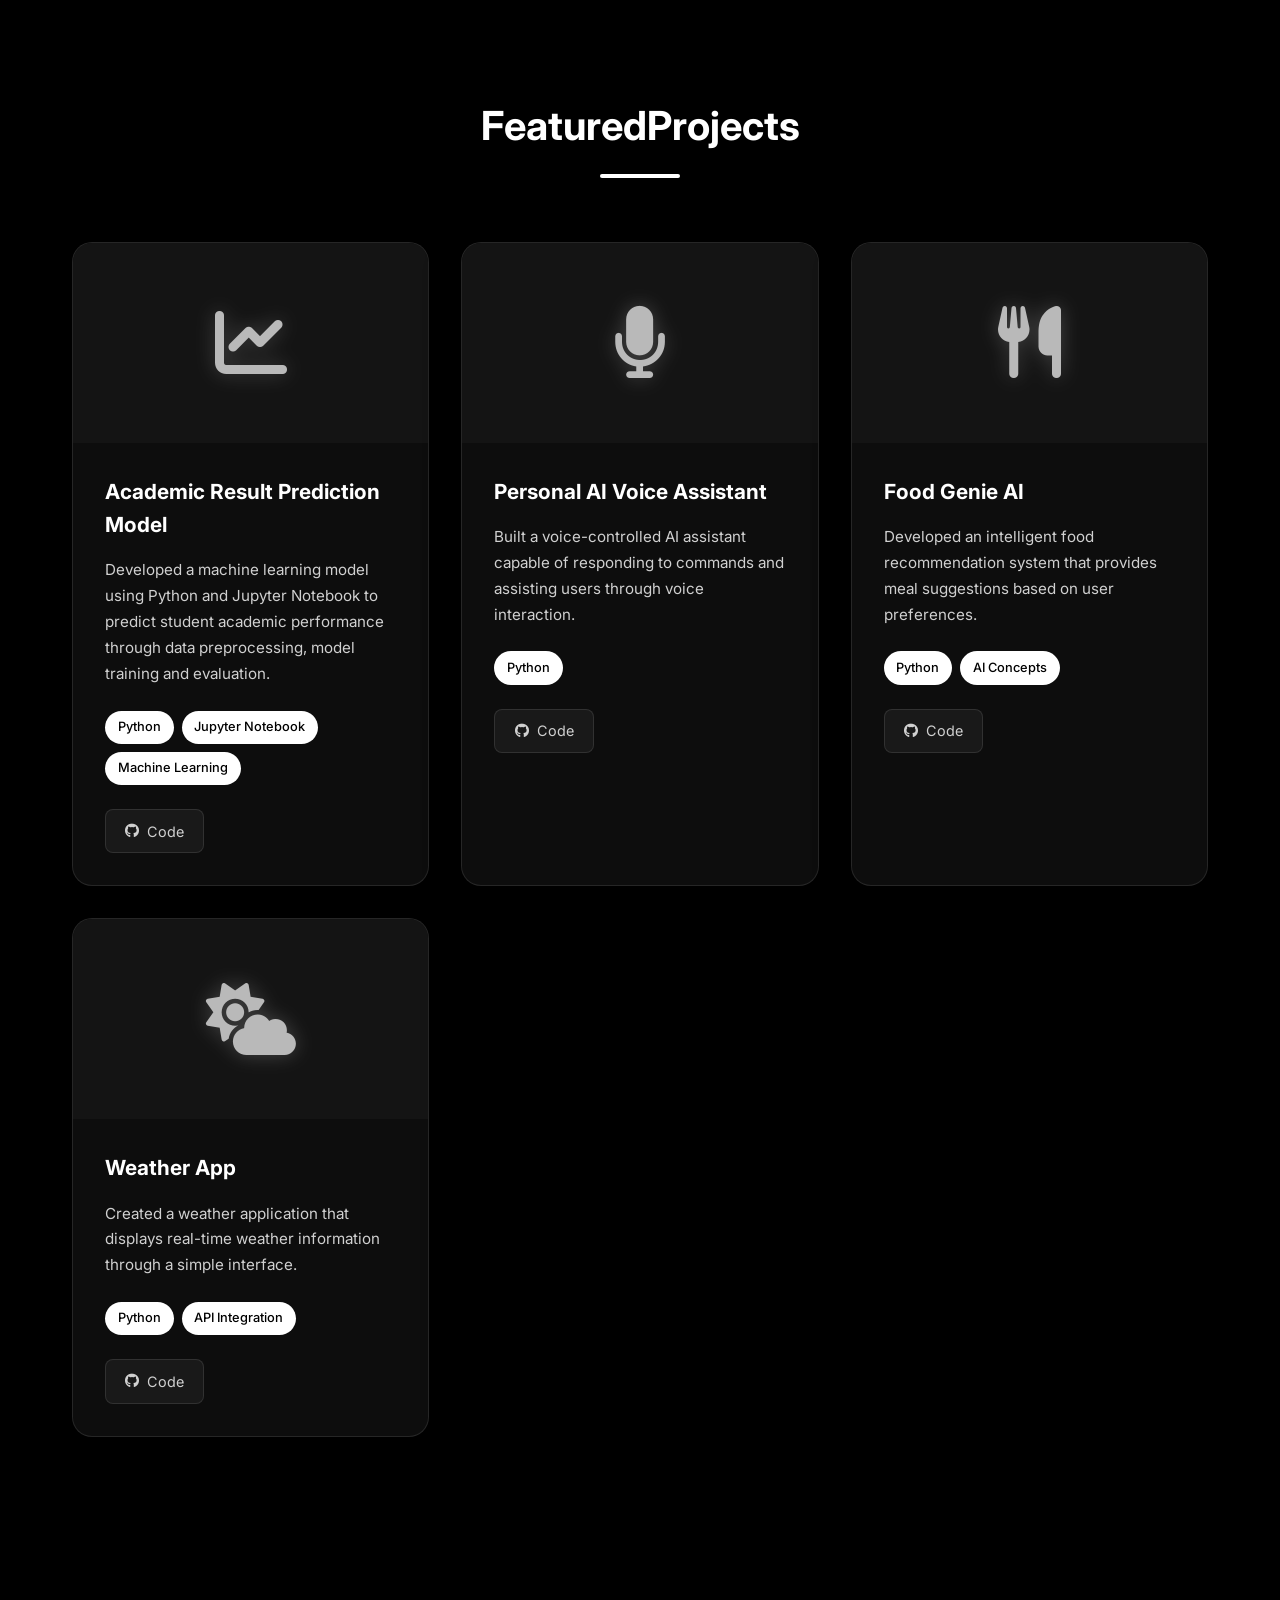
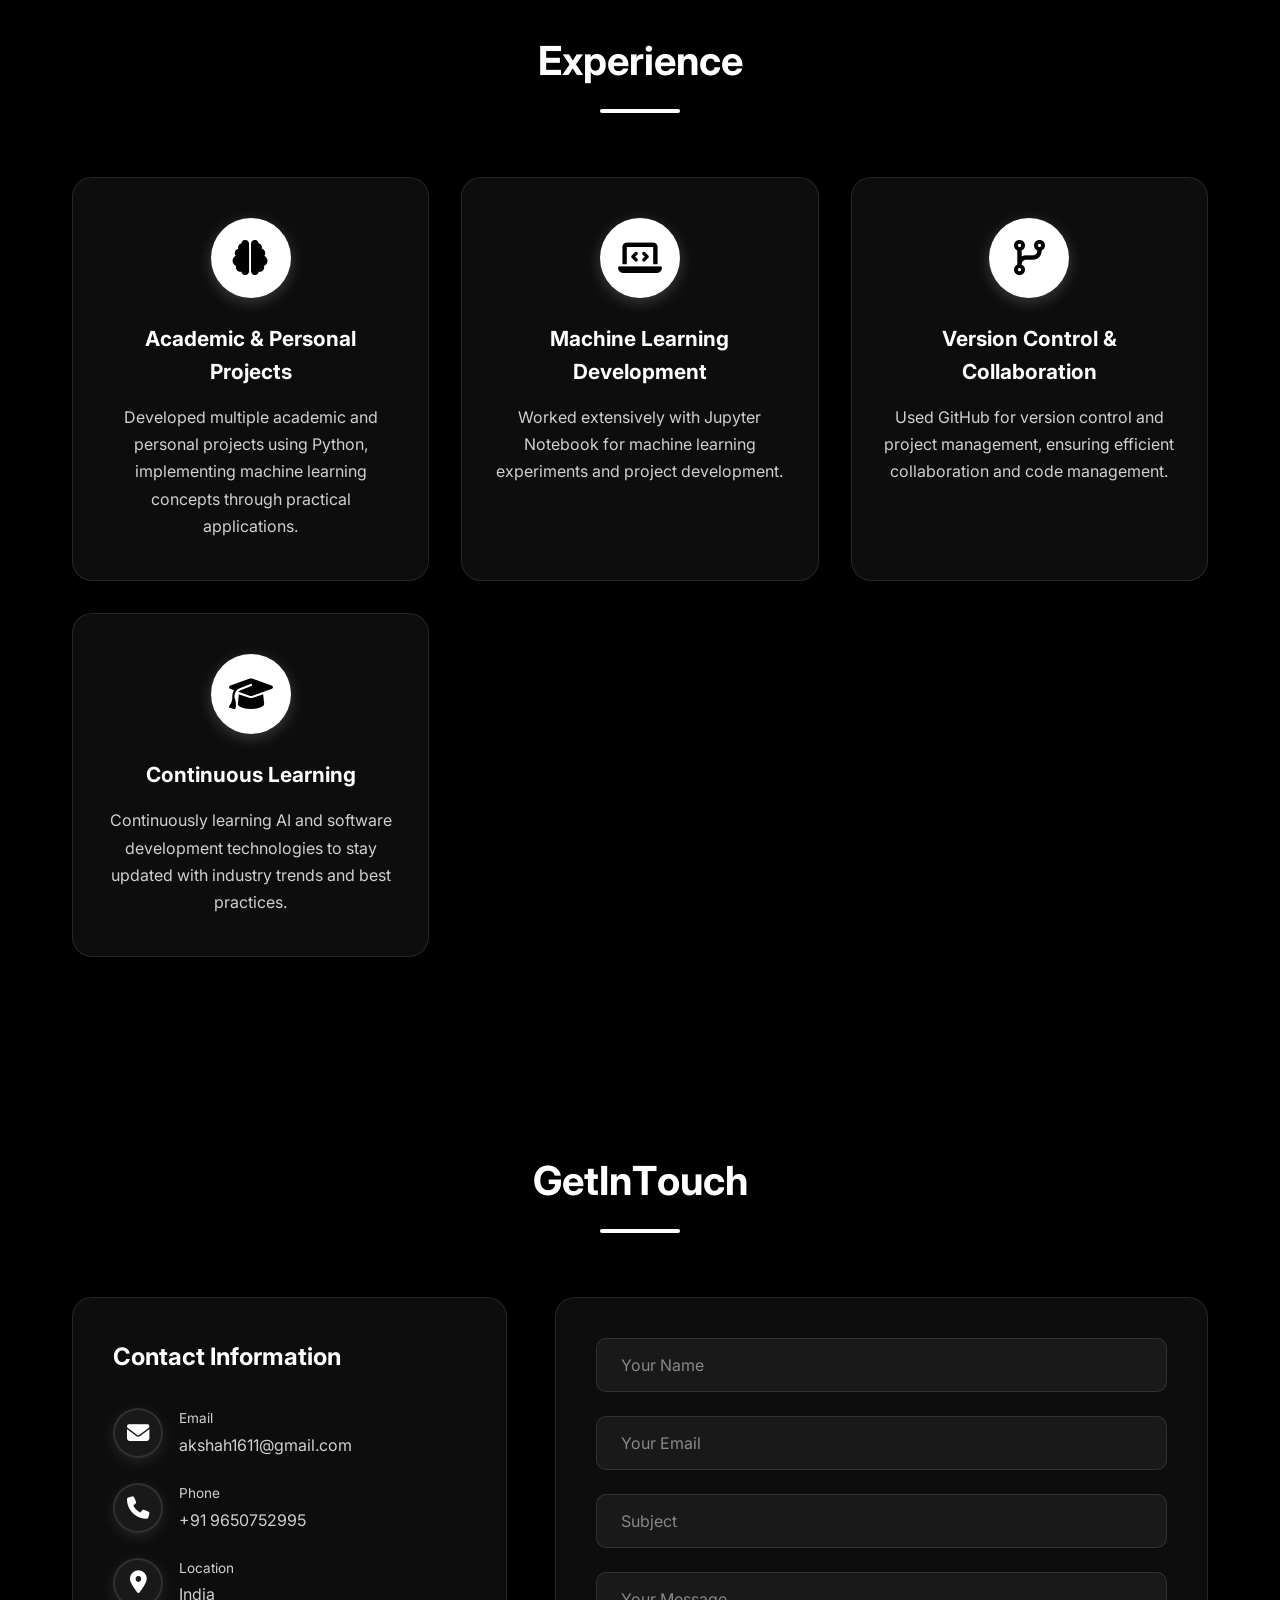
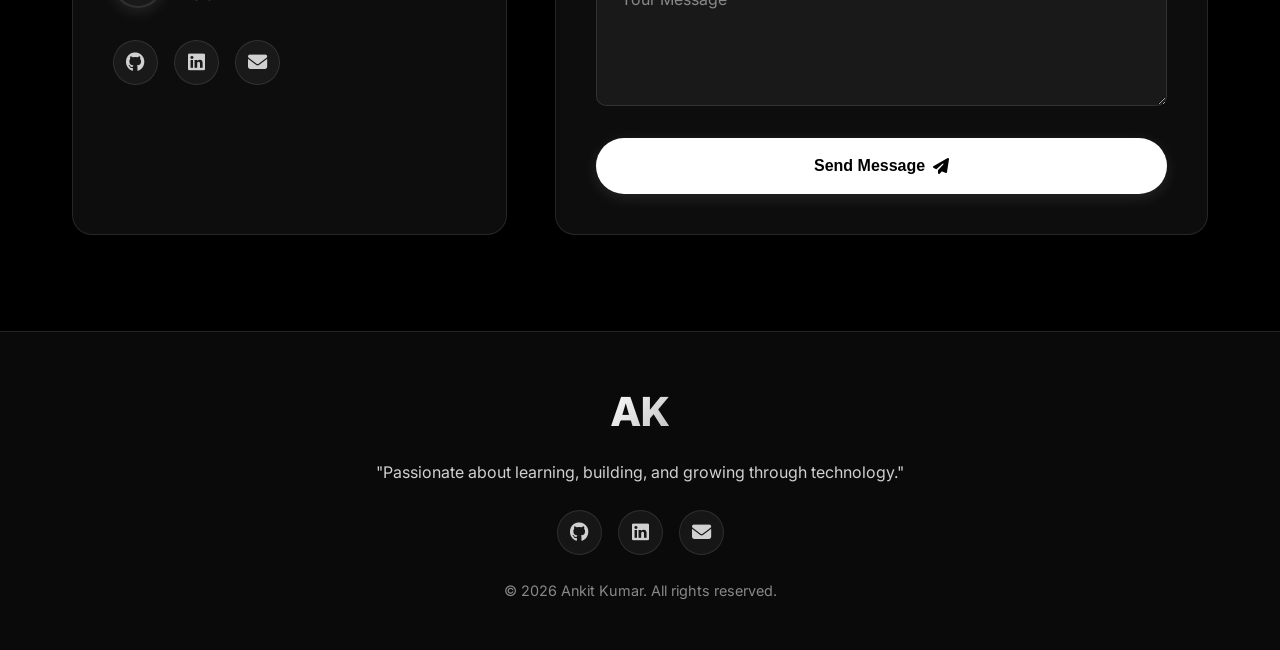
==== commit f762ae1b: "Update Google Search Console verification for new domain" ====
--- a/index.html
+++ b/index.html
@@ -21,6 +21,7 @@
     <meta name="twitter:description" content="Passionate about Artificial Intelligence, Machine Learning, Software Development, and building practical technology solutions.">
     <meta name="twitter:image" content="https://ankitkumar-aiml.netlify.app/assets/images/ankitimg.png">
     <meta name="twitter:url" content="https://ankitkumar-aiml.netlify.app">
+    <meta name="google-site-verification" content="ouz4HlW7fHhSI_-QogObRQz-ifWOGIp8sDtPT4nT0-Y">
     <title>Ankit Kumar | B.Tech CSE (AIML) Student | Python Developer | AI & ML Enthusiast</title>
     
     <!-- Schema.org Structured Data -->
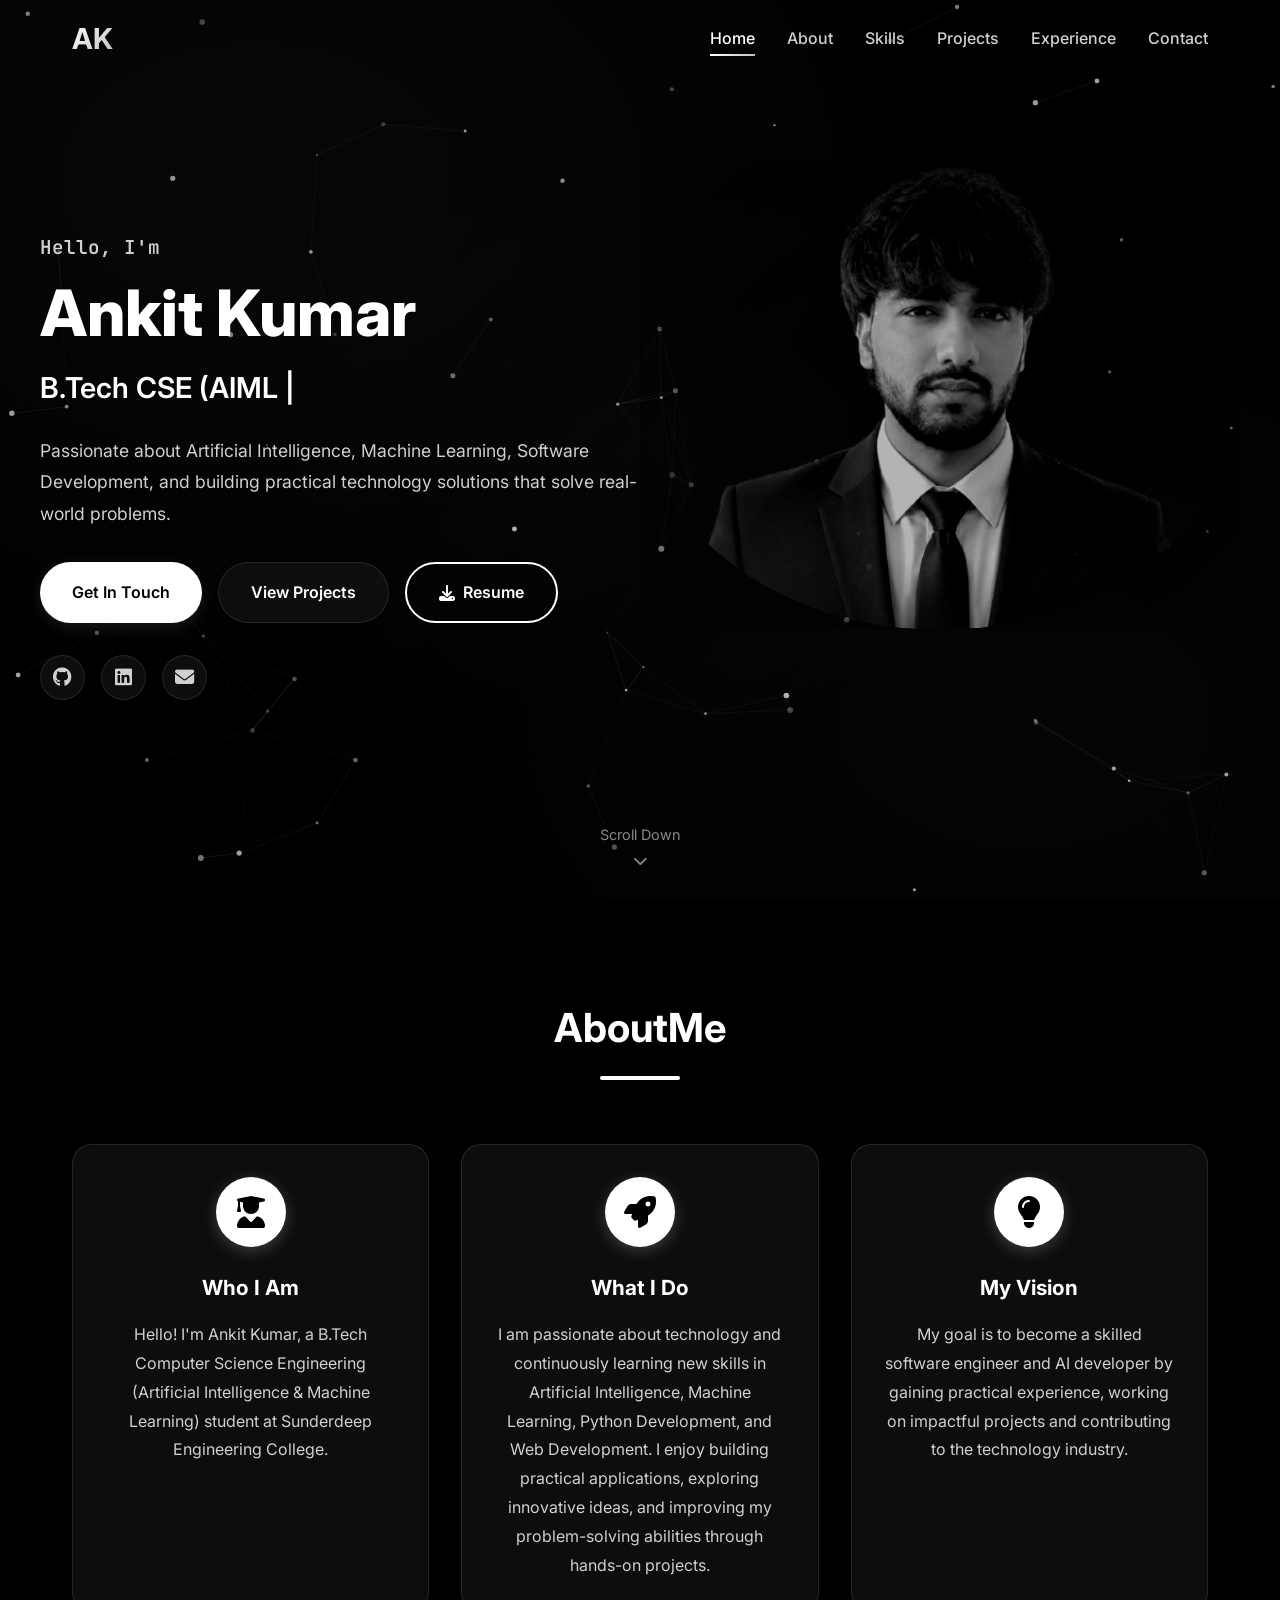
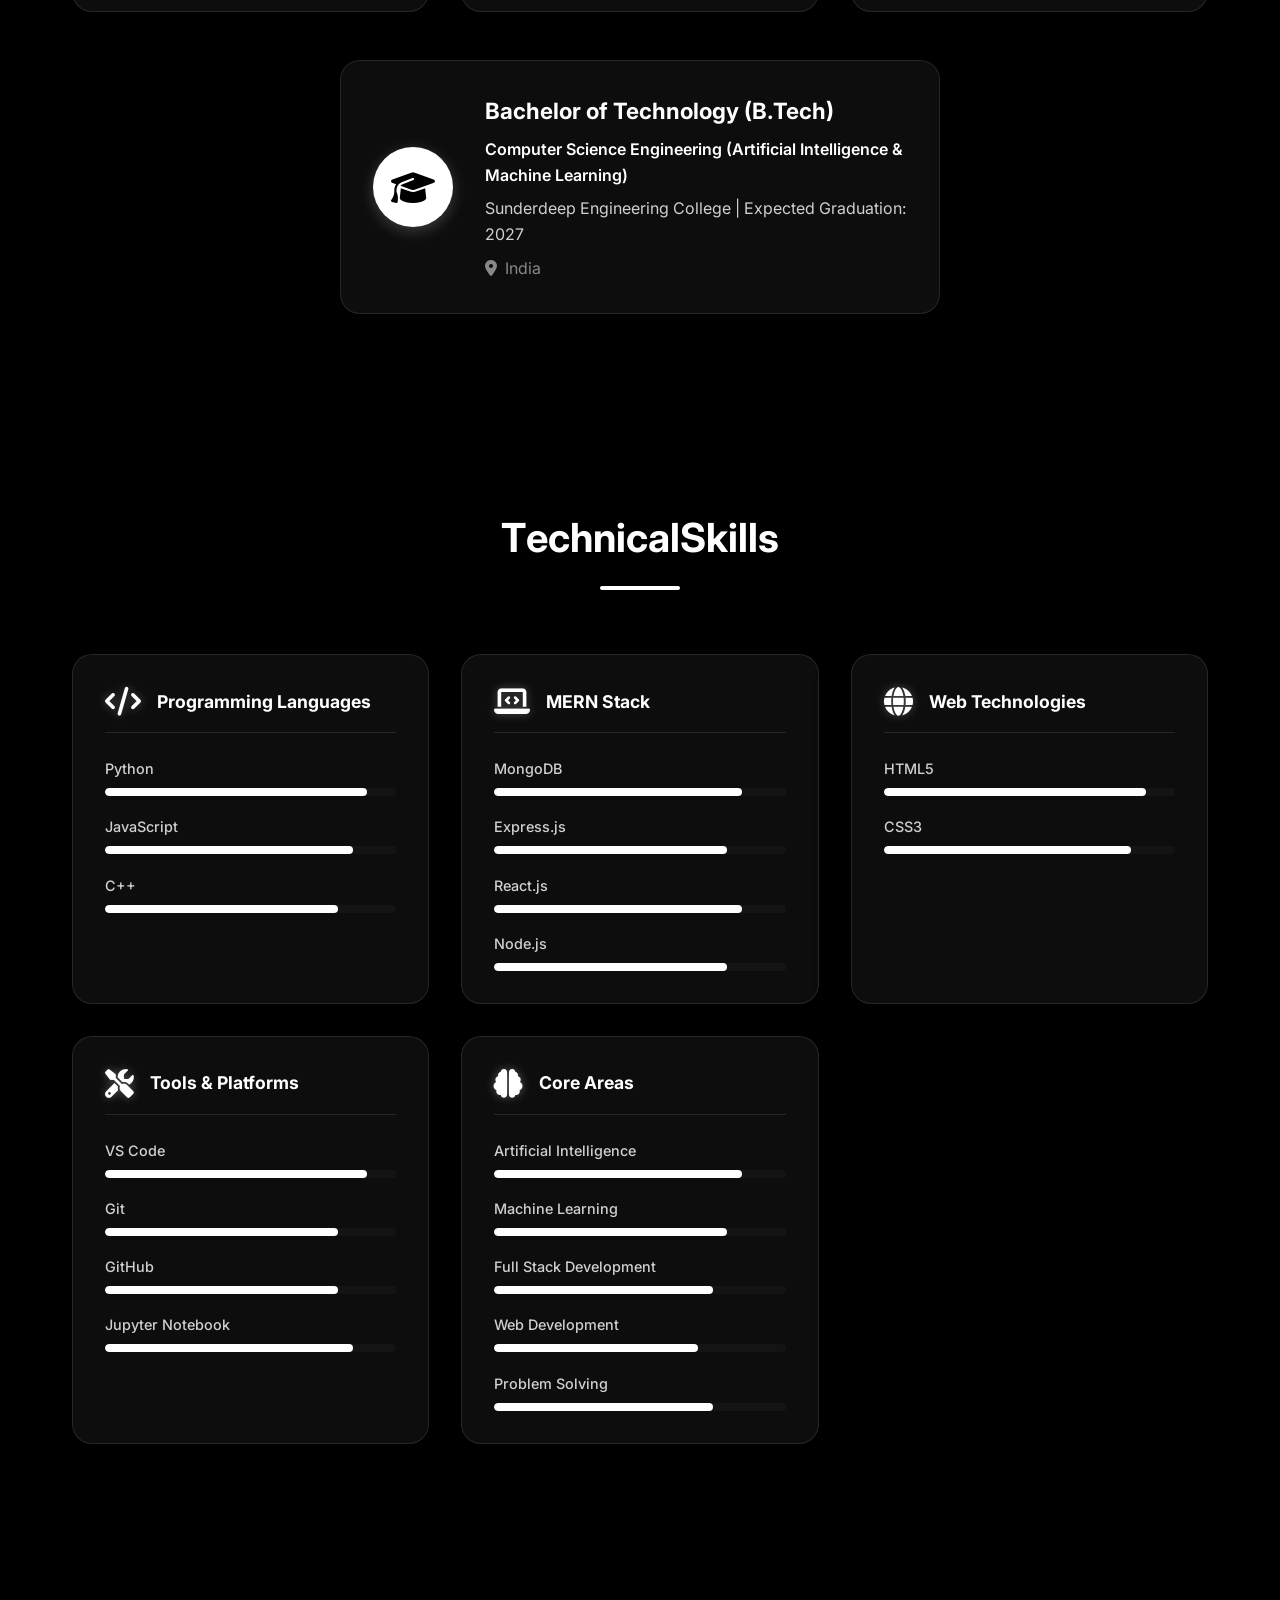
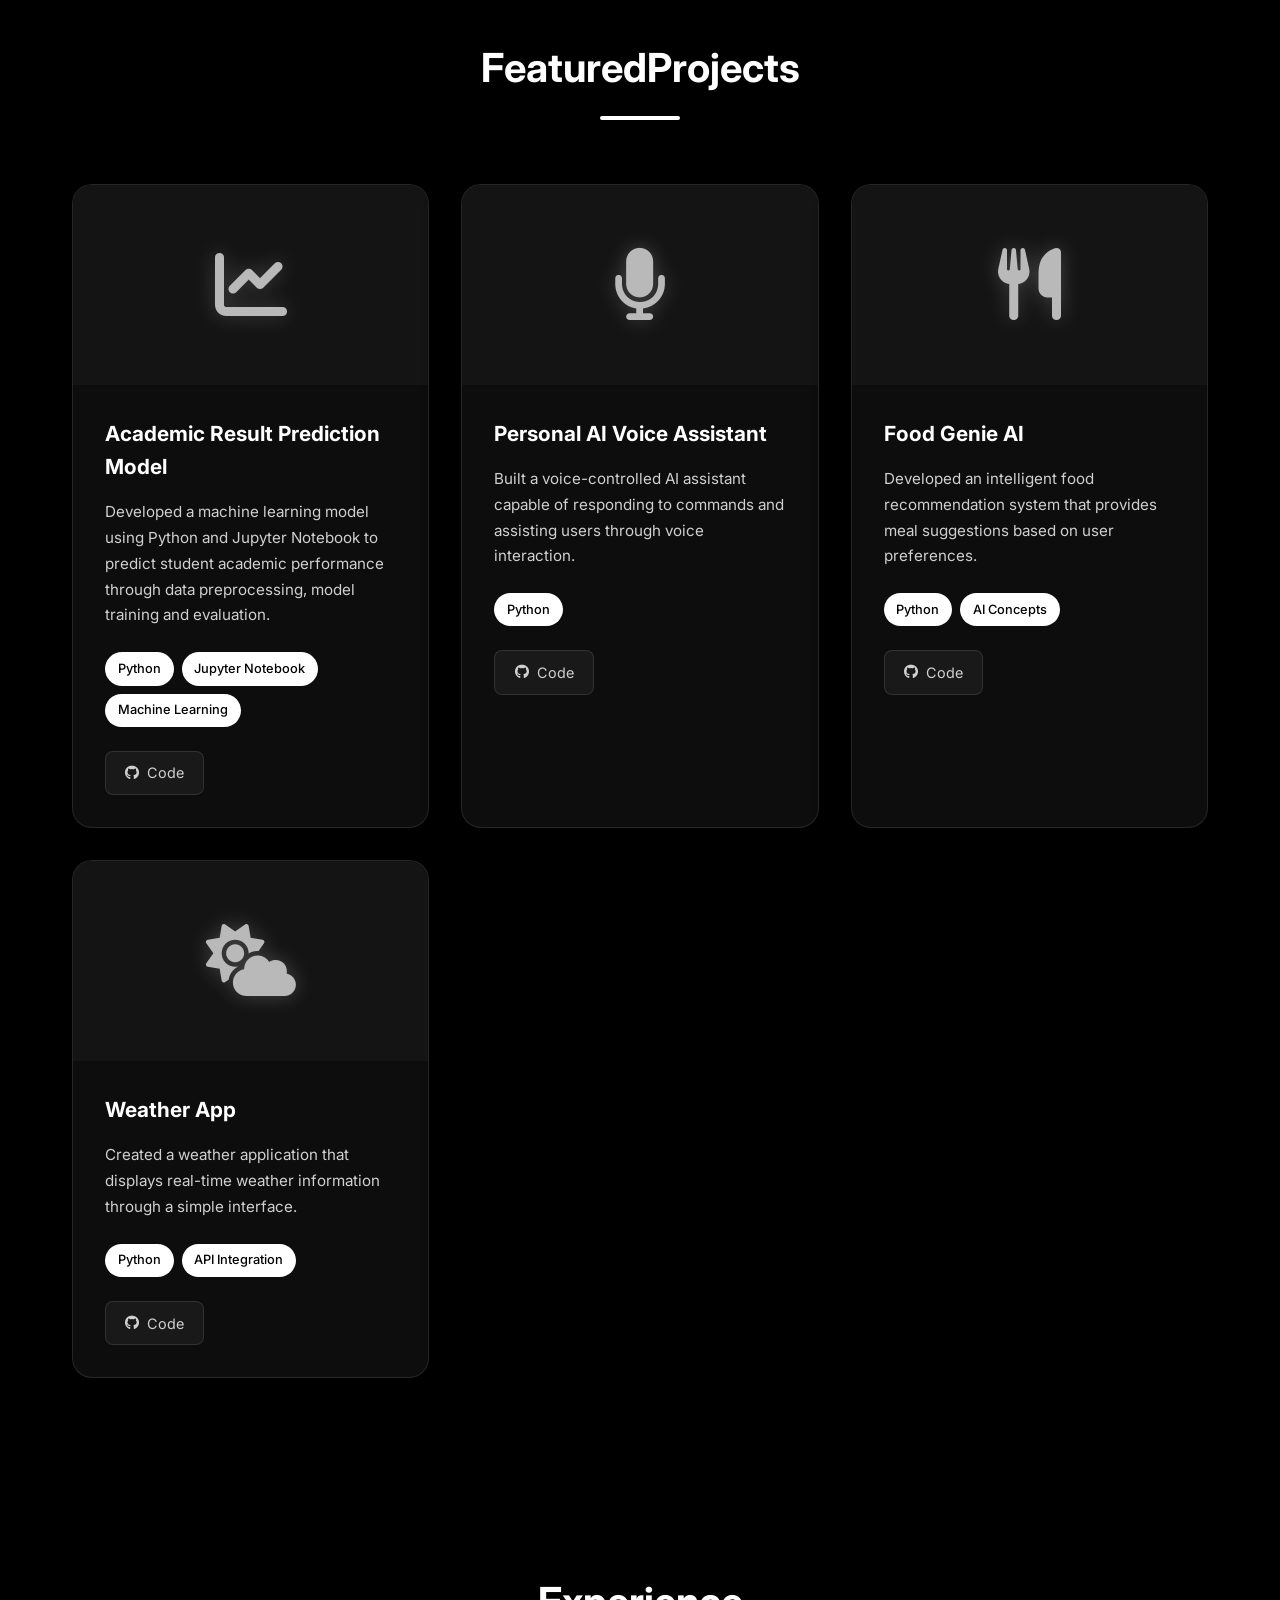
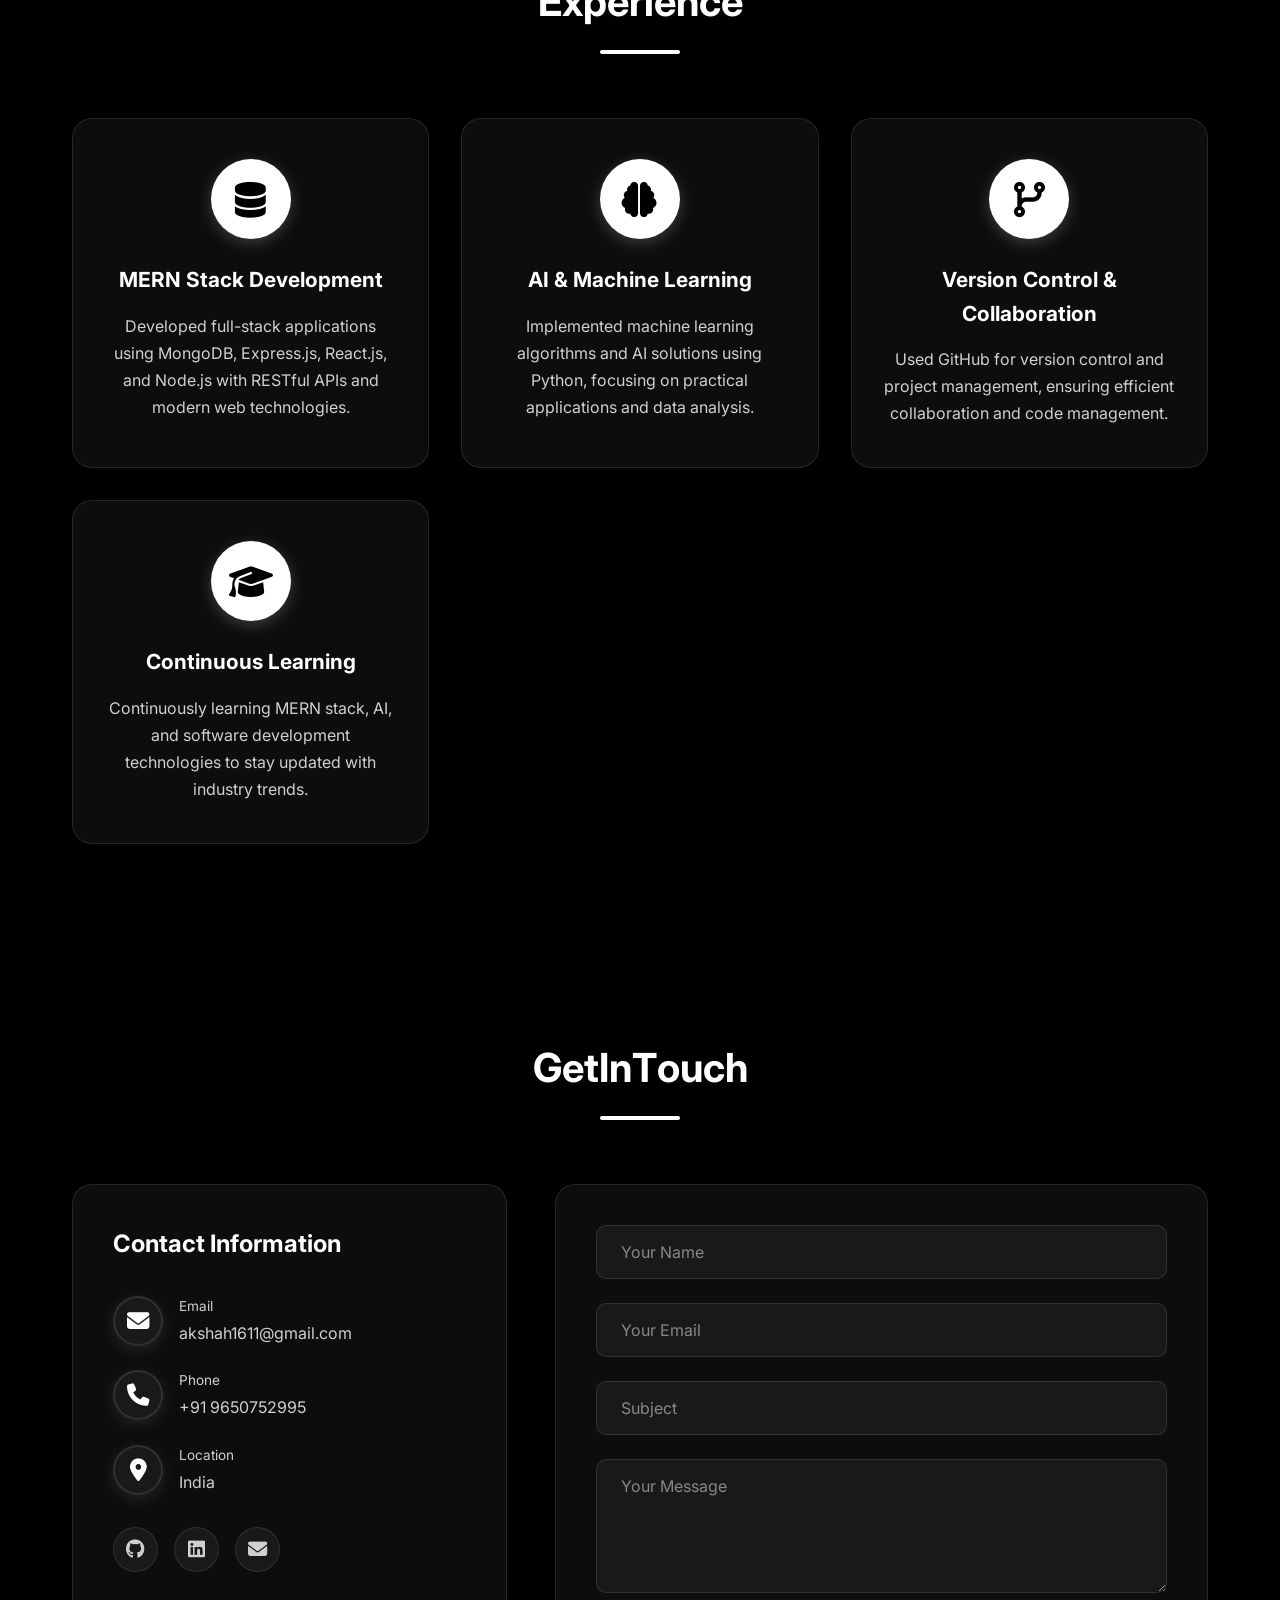
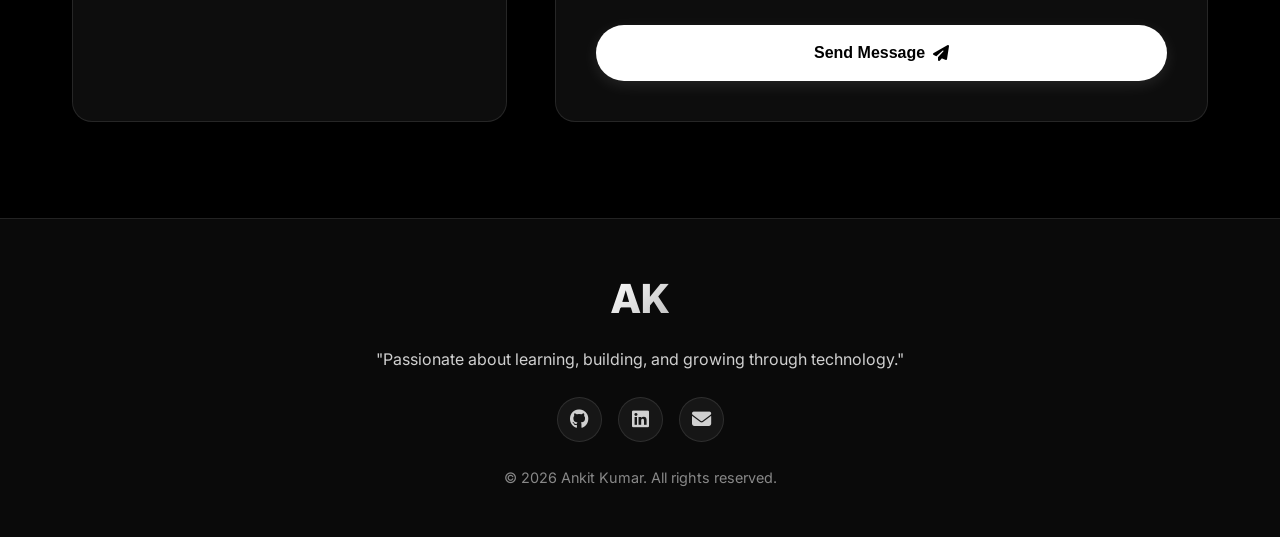
==== commit 3af37119: "Update portfolio with MERN stack focus and optimized typing animation" ====
--- a/index.html
+++ b/index.html
@@ -3,26 +3,26 @@
 <head>
     <meta charset="UTF-8">
     <meta name="viewport" content="width=device-width, initial-scale=1.0">
-    <meta name="description" content="Ankit Kumar - B.Tech CSE (AIML) Student at Sunderdeep Engineering College | Python Developer | AI & Machine Learning Enthusiast. Expert in Python, C++, JavaScript, Machine Learning, Web Development. View my projects and skills.">
-    <meta name="keywords" content="Ankit Kumar, Ankit Kumar portfolio, Ankit Kumar Python Developer, Ankit Kumar AI ML, B.Tech CSE AIML, Python Developer India, Machine Learning Engineer, Software Developer, AI Engineer, Ankit Kumar Sunderdeep Engineering College, Ankit Kumar GitHub, Ankit Kumar LinkedIn">
+    <meta name="description" content="Ankit Kumar - B.Tech CSE (AIML) Student | MERN Stack Developer | MongoDB Expert | Python Developer | AI & Machine Learning Enthusiast. Expert in MongoDB, Express.js, React.js, Node.js, Python, Machine Learning. View my projects and skills.">
+    <meta name="keywords" content="Ankit Kumar, Ankit Kumar portfolio, Ankit Kumar MERN Stack Developer, Ankit Kumar MongoDB Expert, B.Tech CSE AIML, MERN Stack Developer India, Full Stack Developer, Python Developer, AI Engineer, Ankit Kumar Sunderdeep Engineering College, Ankit Kumar GitHub, Ankit Kumar LinkedIn">
     <meta name="author" content="Ankit Kumar">
     <meta name="robots" content="index, follow">
     <meta name="googlebot" content="index, follow">
     <meta name="viewport" content="width=device-width, initial-scale=1.0">
     <link rel="canonical" href="https://ankitkumar-aiml.netlify.app">
-    <meta property="og:title" content="Ankit Kumar - B.Tech CSE (AIML) Student | Python Developer | AI & ML Enthusiast">
-    <meta property="og:description" content="Passionate about Artificial Intelligence, Machine Learning, Software Development, and building practical technology solutions that solve real-world problems. B.Tech student at Sunderdeep Engineering College.">
+    <meta property="og:title" content="Ankit Kumar - B.Tech CSE (AIML) Student | MERN Stack Developer | MongoDB Expert">
+    <meta property="og:description" content="B.Tech CSE (AIML) Student | MERN Stack Developer | MongoDB Expert | Python Developer | AI & Machine Learning Enthusiast. Expert in MongoDB, Express.js, React.js, Node.js, Python, Machine Learning.">
     <meta property="og:type" content="website">
     <meta property="og:image" content="https://ankitkumar-aiml.netlify.app/assets/images/ankitimg.png">
     <meta property="og:url" content="https://ankitkumar-aiml.netlify.app">
     <meta property="og:site_name" content="Ankit Kumar Portfolio">
     <meta name="twitter:card" content="summary_large_image">
-    <meta name="twitter:title" content="Ankit Kumar - B.Tech CSE (AIML) Student | Python Developer">
-    <meta name="twitter:description" content="Passionate about Artificial Intelligence, Machine Learning, Software Development, and building practical technology solutions.">
+    <meta name="twitter:title" content="Ankit Kumar - B.Tech CSE (AIML) Student | MERN Stack Developer">
+    <meta name="twitter:description" content="B.Tech CSE (AIML) Student | MERN Stack Developer | MongoDB Expert | Python Developer | AI & Machine Learning Enthusiast.">
     <meta name="twitter:image" content="https://ankitkumar-aiml.netlify.app/assets/images/ankitimg.png">
     <meta name="twitter:url" content="https://ankitkumar-aiml.netlify.app">
     <meta name="google-site-verification" content="ouz4HlW7fHhSI_-QogObRQz-ifWOGIp8sDtPT4nT0-Y">
-    <title>Ankit Kumar | B.Tech CSE (AIML) Student | Python Developer | AI & ML Enthusiast</title>
+    <title>Ankit Kumar | B.Tech CSE (AIML) Student | MERN Stack Developer | MongoDB Expert</title>
     
     <!-- Schema.org Structured Data -->
     <script type="application/ld+json">
@@ -36,7 +36,7 @@
         "https://github.com/engg-ankit",
         "https://www.linkedin.com/in/ankit-kumar-9765b11a4"
       ],
-      "jobTitle": "B.Tech CSE (AIML) Student",
+      "jobTitle": "B.Tech CSE (AIML) Student | MERN Stack Developer",
       "worksFor": {
         "@type": "EducationalOrganization",
         "name": "Sunderdeep Engineering College"
@@ -46,6 +46,11 @@
         "name": "Sunderdeep Engineering College"
       },
       "knowsAbout": [
+        "MongoDB",
+        "Express.js",
+        "React.js",
+        "Node.js",
+        "MERN Stack",
         "Python",
         "C++",
         "JavaScript",
@@ -54,7 +59,7 @@
         "Web Development",
         "Software Development"
       ],
-      "description": "B.Tech Computer Science Engineering (AI & ML) student at Sunderdeep Engineering College. Passionate about AI, Machine Learning, and building practical technology solutions."
+      "description": "B.Tech Computer Science Engineering (AI & ML) student at Sunderdeep Engineering College. MERN Stack Developer | MongoDB Expert | Python Developer | AI & Machine Learning Enthusiast."
     }
     </script>
     
@@ -205,15 +210,15 @@
                             </div>
                         </div>
                         <div class="skill-item">
+                            <span class="skill-name">JavaScript</span>
+                            <div class="skill-bar">
+                                <div class="skill-progress" data-progress="85"></div>
+                            </div>
+                        </div>
+                        <div class="skill-item">
                             <span class="skill-name">C++</span>
                             <div class="skill-bar">
                                 <div class="skill-progress" data-progress="80"></div>
-                            </div>
-                        </div>
-                        <div class="skill-item">
-                            <span class="skill-name">JavaScript</span>
-                            <div class="skill-bar">
-                                <div class="skill-progress" data-progress="85"></div>
                             </div>
                         </div>
                     </div>
@@ -221,6 +226,38 @@
                 <div class="skill-category glass-card">
                     <div class="category-header">
                         <i class="fas fa-laptop-code"></i>
+                        <h3>MERN Stack</h3>
+                    </div>
+                    <div class="skill-items">
+                        <div class="skill-item">
+                            <span class="skill-name">MongoDB</span>
+                            <div class="skill-bar">
+                                <div class="skill-progress" data-progress="85"></div>
+                            </div>
+                        </div>
+                        <div class="skill-item">
+                            <span class="skill-name">Express.js</span>
+                            <div class="skill-bar">
+                                <div class="skill-progress" data-progress="80"></div>
+                            </div>
+                        </div>
+                        <div class="skill-item">
+                            <span class="skill-name">React.js</span>
+                            <div class="skill-bar">
+                                <div class="skill-progress" data-progress="85"></div>
+                            </div>
+                        </div>
+                        <div class="skill-item">
+                            <span class="skill-name">Node.js</span>
+                            <div class="skill-bar">
+                                <div class="skill-progress" data-progress="80"></div>
+                            </div>
+                        </div>
+                    </div>
+                </div>
+                <div class="skill-category glass-card">
+                    <div class="category-header">
+                        <i class="fas fa-globe"></i>
                         <h3>Web Technologies</h3>
                     </div>
                     <div class="skill-items">
@@ -245,27 +282,27 @@
                     </div>
                     <div class="skill-items">
                         <div class="skill-item">
+                            <span class="skill-name">VS Code</span>
+                            <div class="skill-bar">
+                                <div class="skill-progress" data-progress="90"></div>
+                            </div>
+                        </div>
+                        <div class="skill-item">
+                            <span class="skill-name">Git</span>
+                            <div class="skill-bar">
+                                <div class="skill-progress" data-progress="80"></div>
+                            </div>
+                        </div>
+                        <div class="skill-item">
+                            <span class="skill-name">GitHub</span>
+                            <div class="skill-bar">
+                                <div class="skill-progress" data-progress="80"></div>
+                            </div>
+                        </div>
+                        <div class="skill-item">
                             <span class="skill-name">Jupyter Notebook</span>
                             <div class="skill-bar">
                                 <div class="skill-progress" data-progress="85"></div>
-                            </div>
-                        </div>
-                        <div class="skill-item">
-                            <span class="skill-name">VS Code</span>
-                            <div class="skill-bar">
-                                <div class="skill-progress" data-progress="90"></div>
-                            </div>
-                        </div>
-                        <div class="skill-item">
-                            <span class="skill-name">Git</span>
-                            <div class="skill-bar">
-                                <div class="skill-progress" data-progress="80"></div>
-                            </div>
-                        </div>
-                        <div class="skill-item">
-                            <span class="skill-name">GitHub</span>
-                            <div class="skill-bar">
-                                <div class="skill-progress" data-progress="80"></div>
                             </div>
                         </div>
                     </div>
@@ -289,19 +326,13 @@
                             </div>
                         </div>
                         <div class="skill-item">
-                            <span class="skill-name">Software Development</span>
+                            <span class="skill-name">Full Stack Development</span>
                             <div class="skill-bar">
                                 <div class="skill-progress" data-progress="75"></div>
                             </div>
                         </div>
                         <div class="skill-item">
                             <span class="skill-name">Web Development</span>
-                            <div class="skill-bar">
-                                <div class="skill-progress" data-progress="70"></div>
-                            </div>
-                        </div>
-                        <div class="skill-item">
-                            <span class="skill-name">Data Analysis</span>
                             <div class="skill-bar">
                                 <div class="skill-progress" data-progress="70"></div>
                             </div>
@@ -420,17 +451,17 @@
             <div class="services-grid">
                 <div class="service-card glass-card">
                     <div class="service-icon">
-                        <i class="fas fa-brain"></i>
-                    </div>
-                    <h3>Academic & Personal Projects</h3>
-                    <p>Developed multiple academic and personal projects using Python, implementing machine learning concepts through practical applications.</p>
+                        <i class="fas fa-database"></i>
+                    </div>
+                    <h3>MERN Stack Development</h3>
+                    <p>Developed full-stack applications using MongoDB, Express.js, React.js, and Node.js with RESTful APIs and modern web technologies.</p>
                 </div>
                 <div class="service-card glass-card">
                     <div class="service-icon">
-                        <i class="fas fa-laptop-code"></i>
-                    </div>
-                    <h3>Machine Learning Development</h3>
-                    <p>Worked extensively with Jupyter Notebook for machine learning experiments and project development.</p>
+                        <i class="fas fa-brain"></i>
+                    </div>
+                    <h3>AI & Machine Learning</h3>
+                    <p>Implemented machine learning algorithms and AI solutions using Python, focusing on practical applications and data analysis.</p>
                 </div>
                 <div class="service-card glass-card">
                     <div class="service-icon">
@@ -444,7 +475,7 @@
                         <i class="fas fa-graduation-cap"></i>
                     </div>
                     <h3>Continuous Learning</h3>
-                    <p>Continuously learning AI and software development technologies to stay updated with industry trends and best practices.</p>
+                    <p>Continuously learning MERN stack, AI, and software development technologies to stay updated with industry trends.</p>
                 </div>
             </div>
         </div>
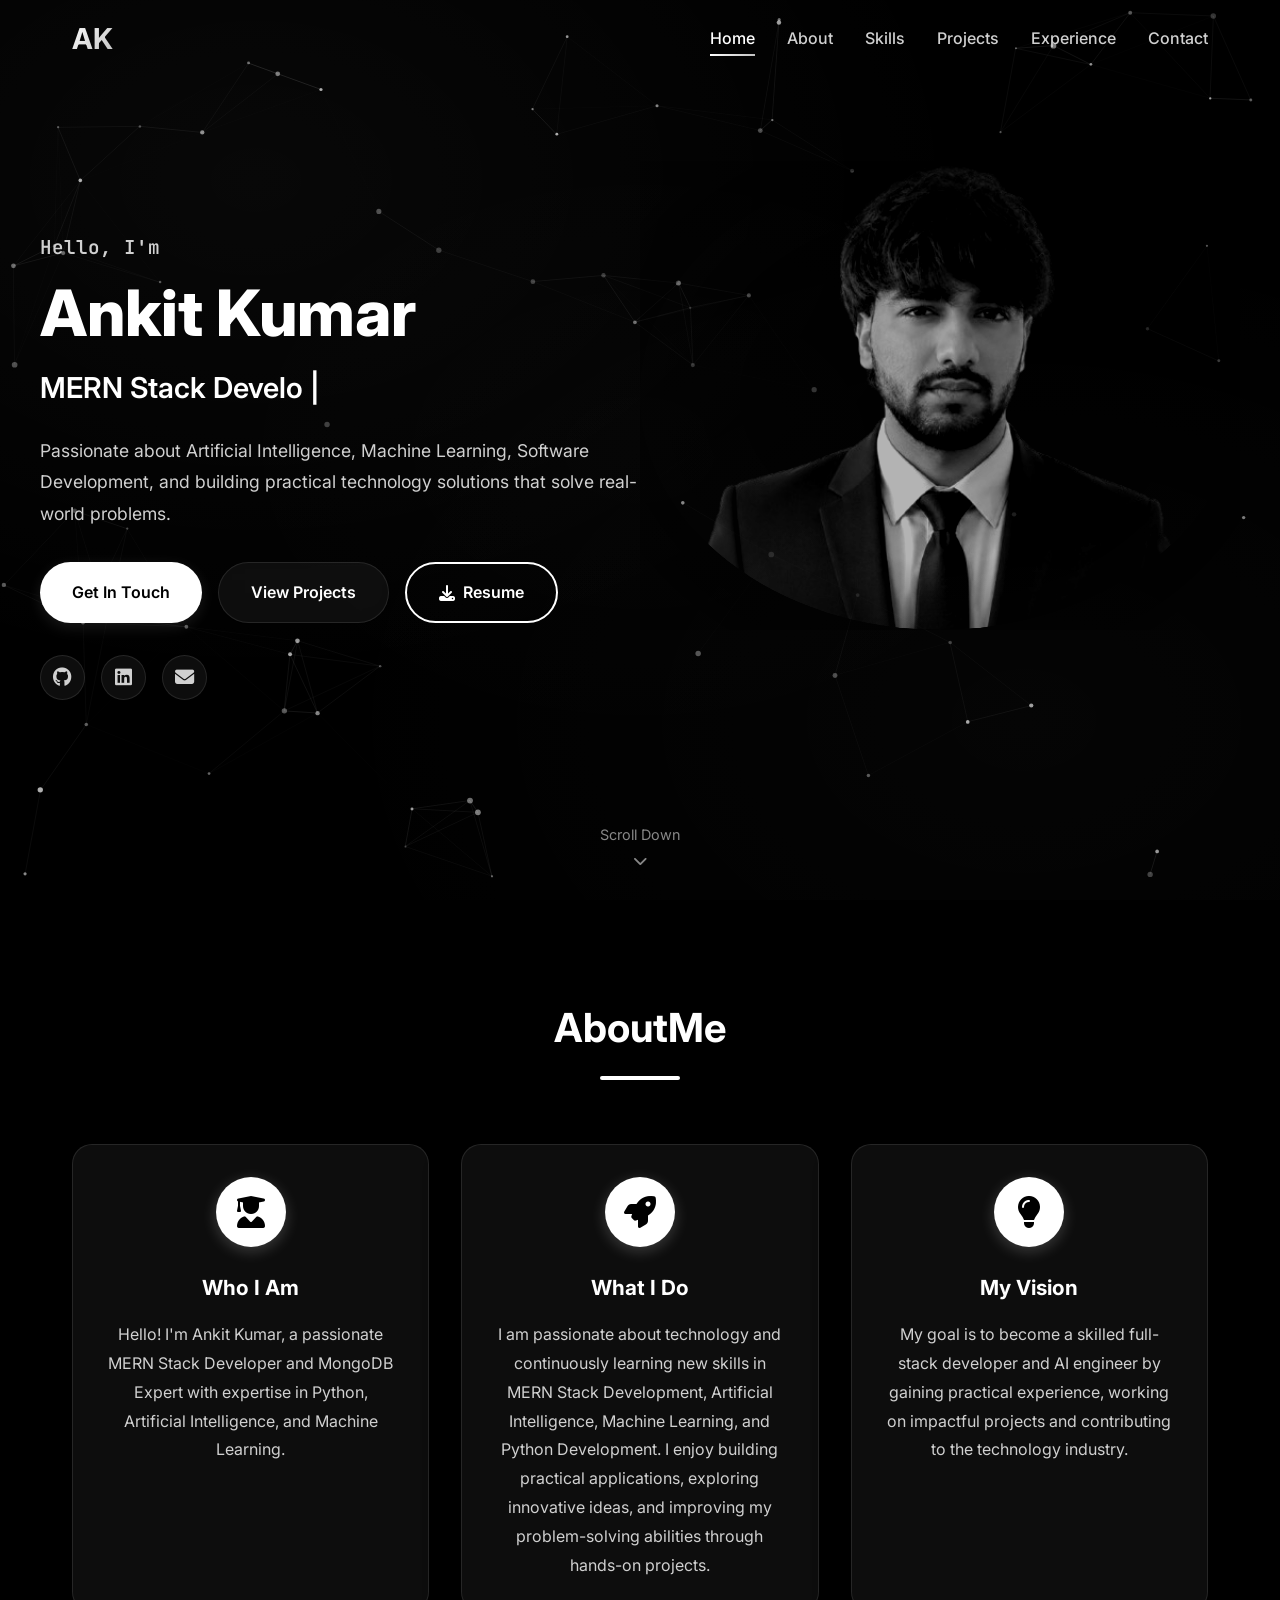
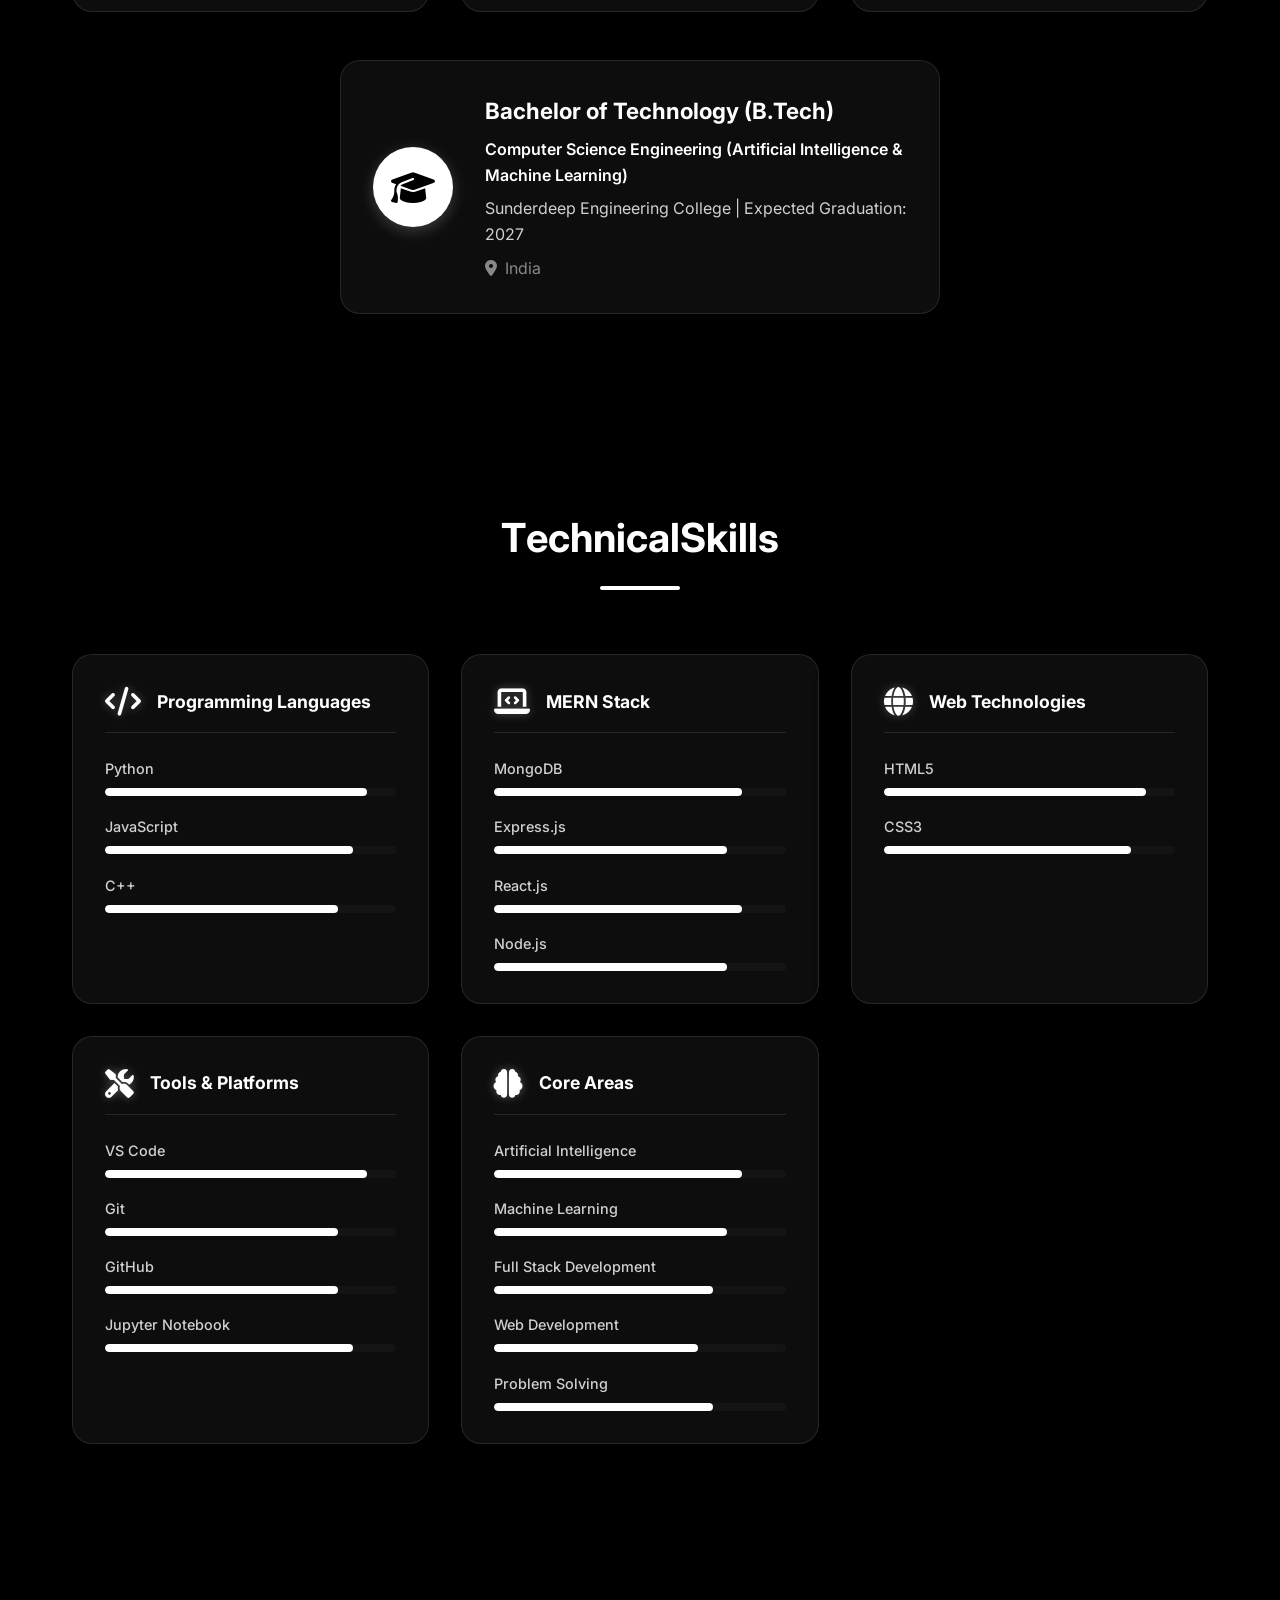
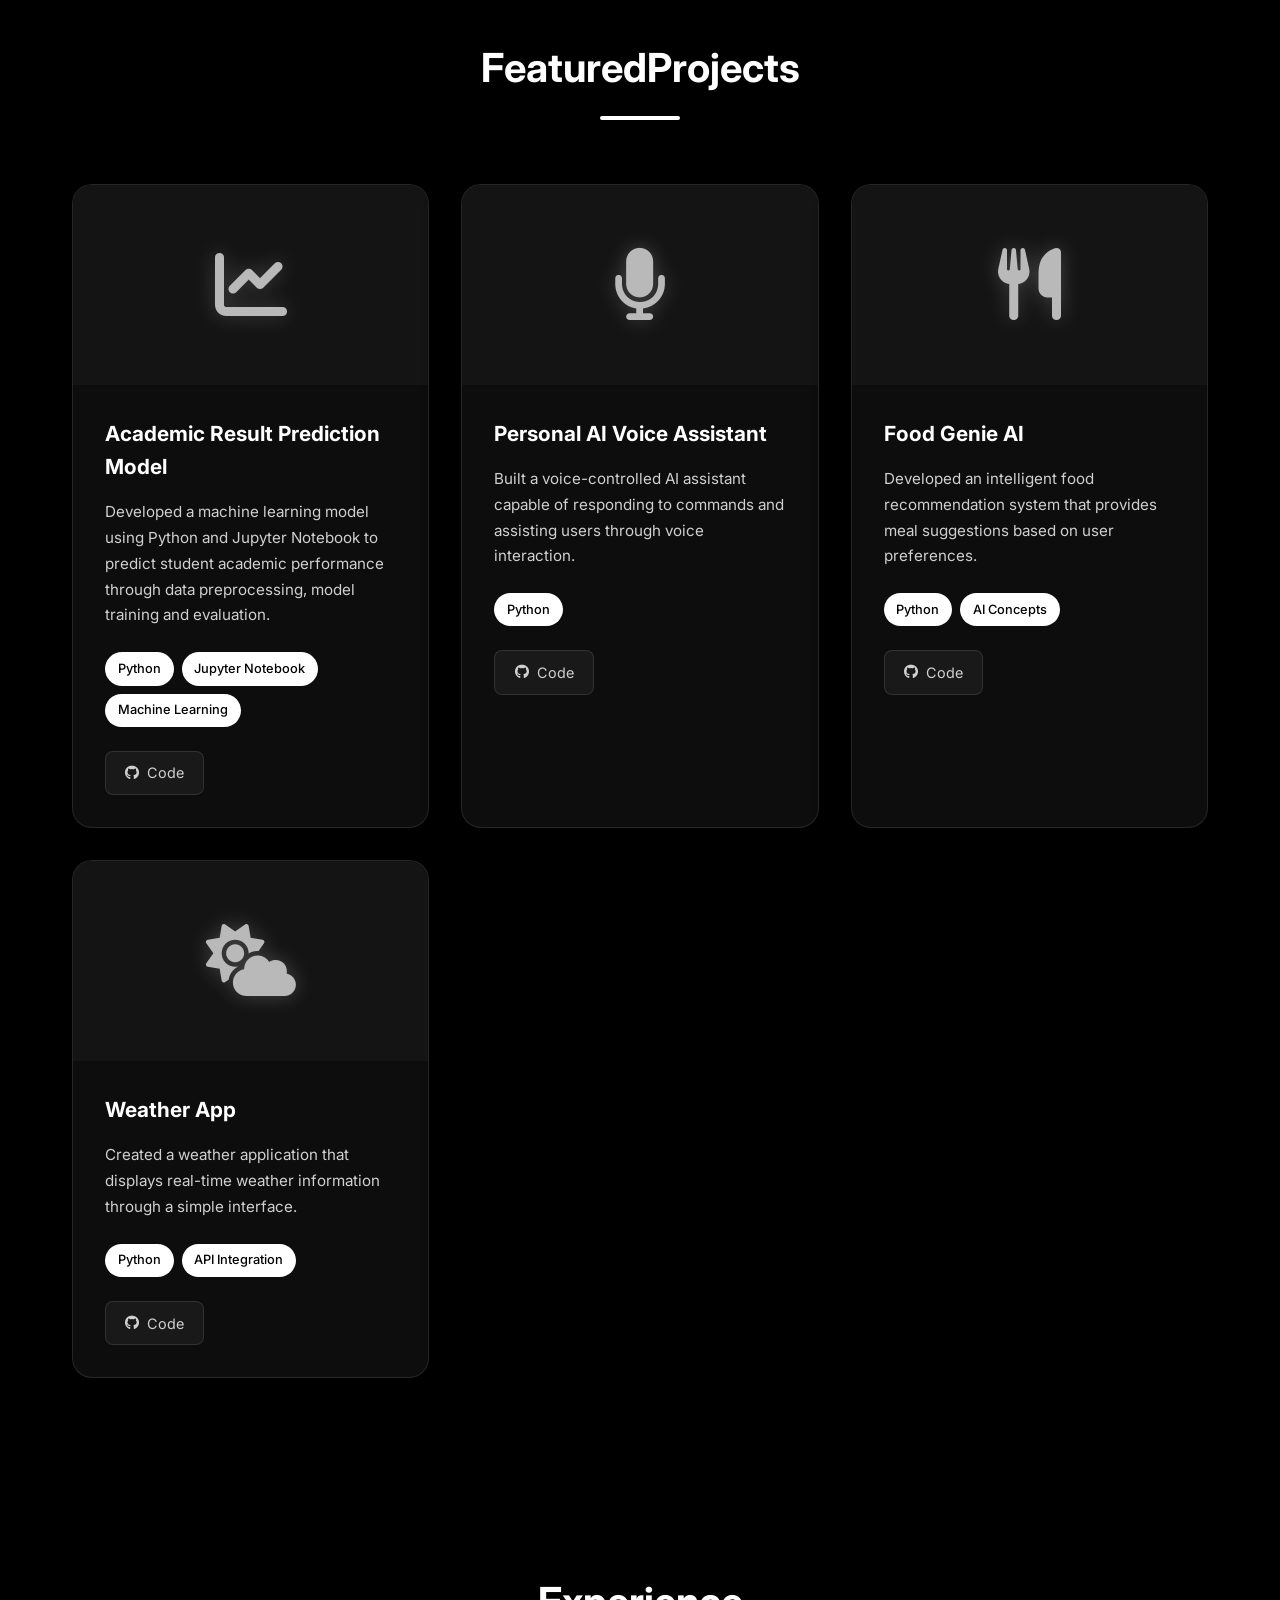
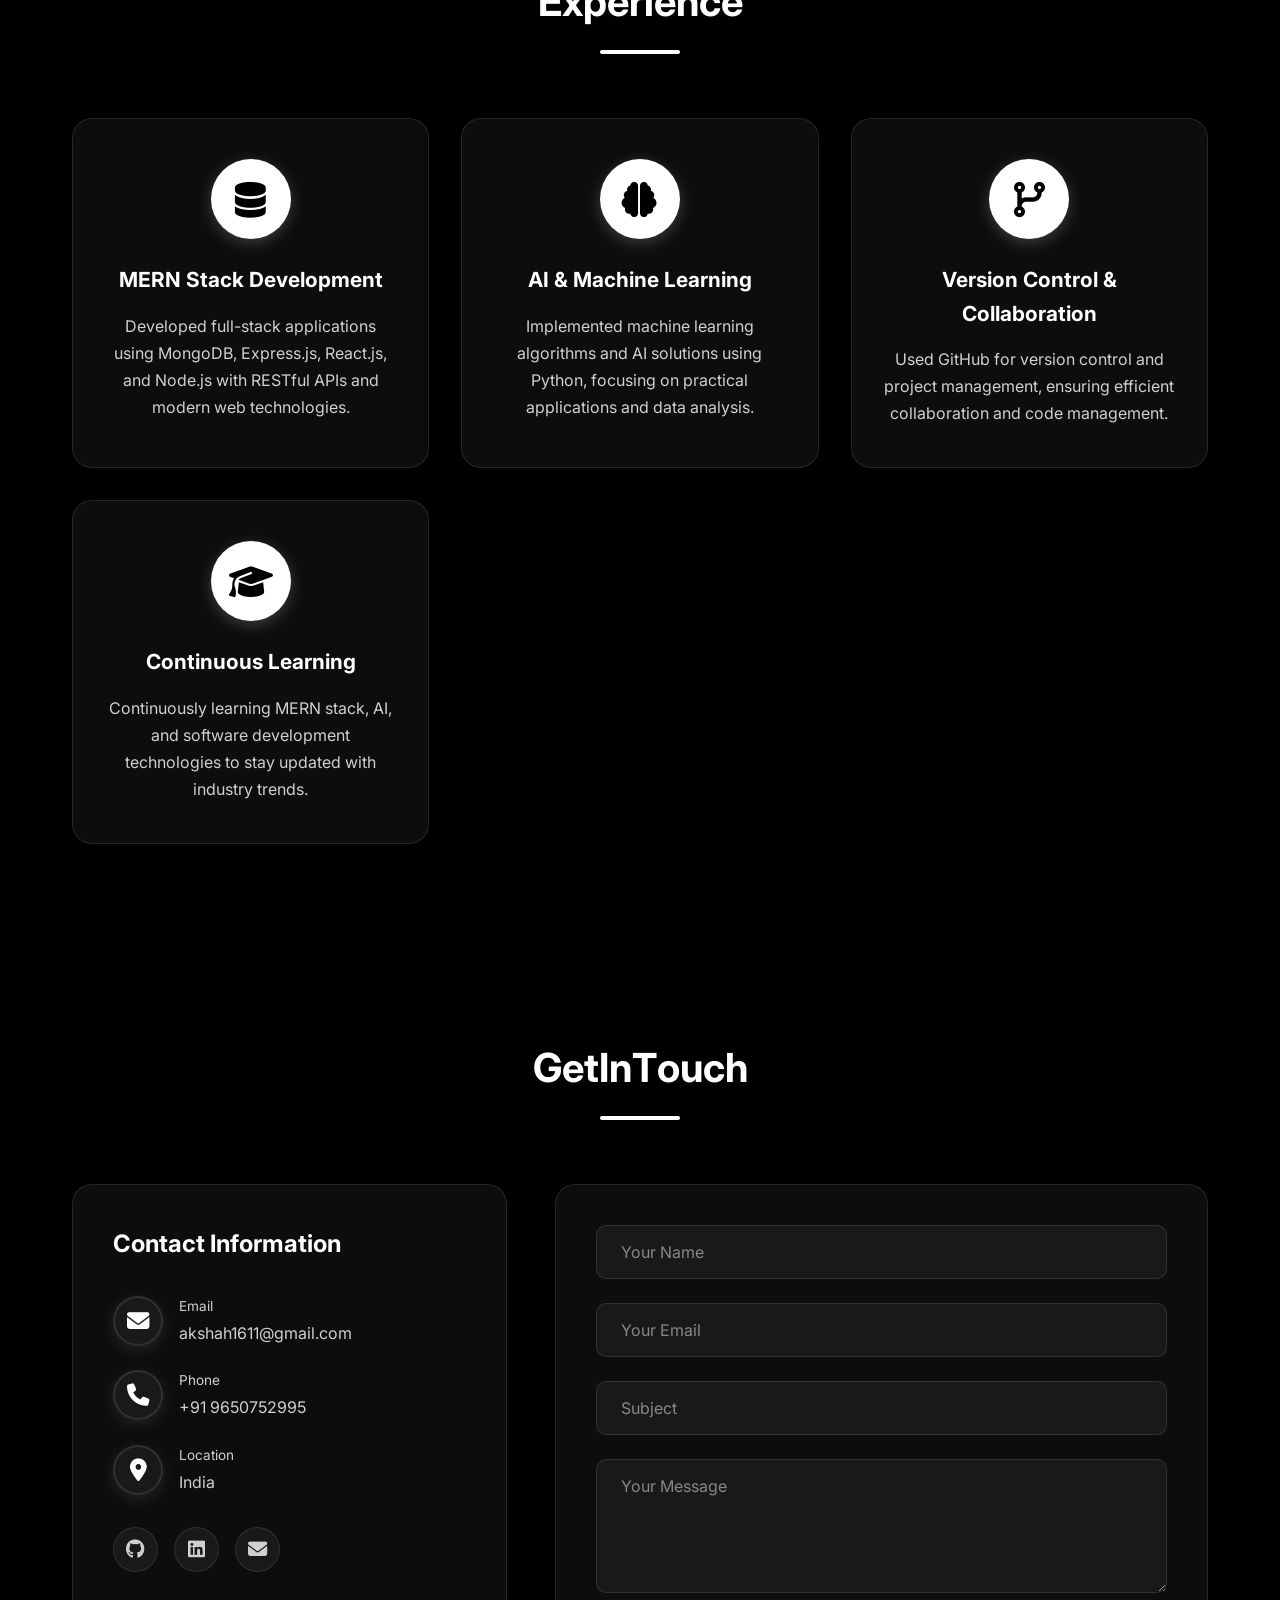
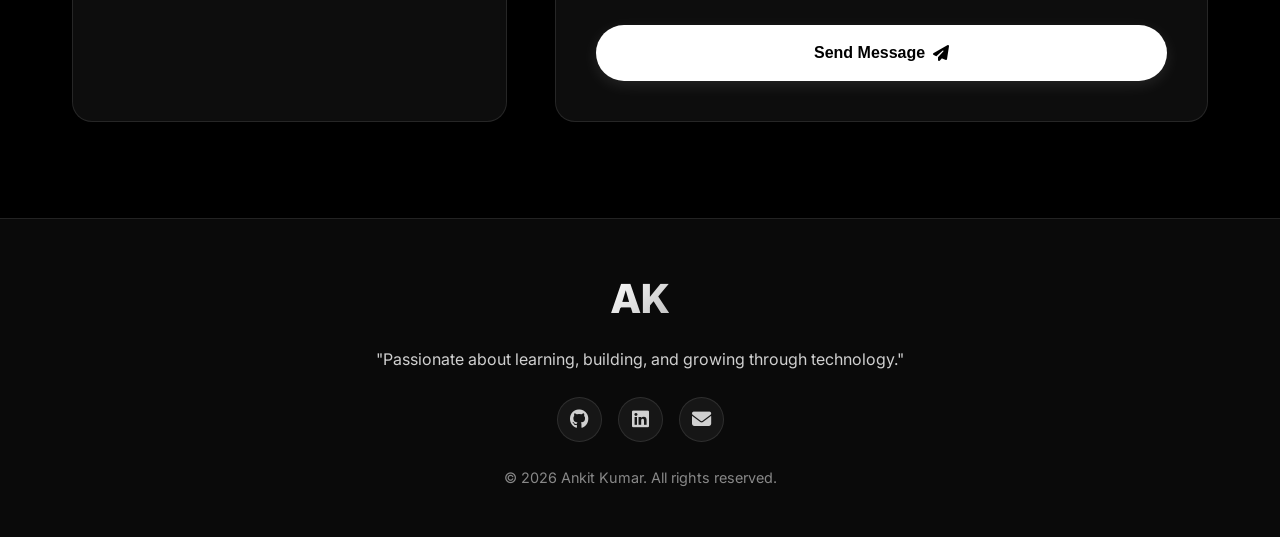
==== commit 5b9e7080: "Remove B.Tech CSE AIML references, focus on MERN Stack Developer" ====
--- a/index.html
+++ b/index.html
@@ -3,26 +3,26 @@
 <head>
     <meta charset="UTF-8">
     <meta name="viewport" content="width=device-width, initial-scale=1.0">
-    <meta name="description" content="Ankit Kumar - B.Tech CSE (AIML) Student | MERN Stack Developer | MongoDB Expert | Python Developer | AI & Machine Learning Enthusiast. Expert in MongoDB, Express.js, React.js, Node.js, Python, Machine Learning. View my projects and skills.">
-    <meta name="keywords" content="Ankit Kumar, Ankit Kumar portfolio, Ankit Kumar MERN Stack Developer, Ankit Kumar MongoDB Expert, B.Tech CSE AIML, MERN Stack Developer India, Full Stack Developer, Python Developer, AI Engineer, Ankit Kumar Sunderdeep Engineering College, Ankit Kumar GitHub, Ankit Kumar LinkedIn">
+    <meta name="description" content="Ankit Kumar - MERN Stack Developer | MongoDB Expert | Python Developer | AI & Machine Learning Enthusiast. Expert in MongoDB, Express.js, React.js, Node.js, Python, Machine Learning. View my projects and skills.">
+    <meta name="keywords" content="Ankit Kumar, Ankit Kumar portfolio, Ankit Kumar MERN Stack Developer, Ankit Kumar MongoDB Expert, MERN Stack Developer India, Full Stack Developer, Python Developer, AI Engineer, Ankit Kumar GitHub, Ankit Kumar LinkedIn">
     <meta name="author" content="Ankit Kumar">
     <meta name="robots" content="index, follow">
     <meta name="googlebot" content="index, follow">
     <meta name="viewport" content="width=device-width, initial-scale=1.0">
     <link rel="canonical" href="https://ankitkumar-aiml.netlify.app">
-    <meta property="og:title" content="Ankit Kumar - B.Tech CSE (AIML) Student | MERN Stack Developer | MongoDB Expert">
-    <meta property="og:description" content="B.Tech CSE (AIML) Student | MERN Stack Developer | MongoDB Expert | Python Developer | AI & Machine Learning Enthusiast. Expert in MongoDB, Express.js, React.js, Node.js, Python, Machine Learning.">
+    <meta property="og:title" content="Ankit Kumar - MERN Stack Developer | MongoDB Expert">
+    <meta property="og:description" content="MERN Stack Developer | MongoDB Expert | Python Developer | AI & Machine Learning Enthusiast. Expert in MongoDB, Express.js, React.js, Node.js, Python, Machine Learning.">
     <meta property="og:type" content="website">
     <meta property="og:image" content="https://ankitkumar-aiml.netlify.app/assets/images/ankitimg.png">
     <meta property="og:url" content="https://ankitkumar-aiml.netlify.app">
     <meta property="og:site_name" content="Ankit Kumar Portfolio">
     <meta name="twitter:card" content="summary_large_image">
-    <meta name="twitter:title" content="Ankit Kumar - B.Tech CSE (AIML) Student | MERN Stack Developer">
-    <meta name="twitter:description" content="B.Tech CSE (AIML) Student | MERN Stack Developer | MongoDB Expert | Python Developer | AI & Machine Learning Enthusiast.">
+    <meta name="twitter:title" content="Ankit Kumar - MERN Stack Developer">
+    <meta name="twitter:description" content="MERN Stack Developer | MongoDB Expert | Python Developer | AI & Machine Learning Enthusiast.">
     <meta name="twitter:image" content="https://ankitkumar-aiml.netlify.app/assets/images/ankitimg.png">
     <meta name="twitter:url" content="https://ankitkumar-aiml.netlify.app">
     <meta name="google-site-verification" content="ouz4HlW7fHhSI_-QogObRQz-ifWOGIp8sDtPT4nT0-Y">
-    <title>Ankit Kumar | B.Tech CSE (AIML) Student | MERN Stack Developer | MongoDB Expert</title>
+    <title>Ankit Kumar | MERN Stack Developer | MongoDB Expert</title>
     
     <!-- Schema.org Structured Data -->
     <script type="application/ld+json">
@@ -36,15 +36,7 @@
         "https://github.com/engg-ankit",
         "https://www.linkedin.com/in/ankit-kumar-9765b11a4"
       ],
-      "jobTitle": "B.Tech CSE (AIML) Student | MERN Stack Developer",
-      "worksFor": {
-        "@type": "EducationalOrganization",
-        "name": "Sunderdeep Engineering College"
-      },
-      "alumniOf": {
-        "@type": "EducationalOrganization",
-        "name": "Sunderdeep Engineering College"
-      },
+      "jobTitle": "MERN Stack Developer",
       "knowsAbout": [
         "MongoDB",
         "Express.js",
@@ -59,7 +51,7 @@
         "Web Development",
         "Software Development"
       ],
-      "description": "B.Tech Computer Science Engineering (AI & ML) student at Sunderdeep Engineering College. MERN Stack Developer | MongoDB Expert | Python Developer | AI & Machine Learning Enthusiast."
+      "description": "MERN Stack Developer | MongoDB Expert | Python Developer | AI & Machine Learning Enthusiast. Expert in MongoDB, Express.js, React.js, Node.js, Python, Machine Learning."
     }
     </script>
     
@@ -156,21 +148,21 @@
                         <i class="fas fa-user-graduate"></i>
                     </div>
                     <h3>Who I Am</h3>
-                    <p>Hello! I'm Ankit Kumar, a B.Tech Computer Science Engineering (Artificial Intelligence & Machine Learning) student at Sunderdeep Engineering College.</p>
+                    <p>Hello! I'm Ankit Kumar, a passionate MERN Stack Developer and MongoDB Expert with expertise in Python, Artificial Intelligence, and Machine Learning.</p>
                 </div>
                 <div class="about-card glass-card">
                     <div class="about-icon">
                         <i class="fas fa-rocket"></i>
                     </div>
                     <h3>What I Do</h3>
-                    <p>I am passionate about technology and continuously learning new skills in Artificial Intelligence, Machine Learning, Python Development, and Web Development. I enjoy building practical applications, exploring innovative ideas, and improving my problem-solving abilities through hands-on projects.</p>
+                    <p>I am passionate about technology and continuously learning new skills in MERN Stack Development, Artificial Intelligence, Machine Learning, and Python Development. I enjoy building practical applications, exploring innovative ideas, and improving my problem-solving abilities through hands-on projects.</p>
                 </div>
                 <div class="about-card glass-card">
                     <div class="about-icon">
                         <i class="fas fa-lightbulb"></i>
                     </div>
                     <h3>My Vision</h3>
-                    <p>My goal is to become a skilled software engineer and AI developer by gaining practical experience, working on impactful projects and contributing to the technology industry.</p>
+                    <p>My goal is to become a skilled full-stack developer and AI engineer by gaining practical experience, working on impactful projects and contributing to the technology industry.</p>
                 </div>
             </div>
             <div class="education-card glass-card">
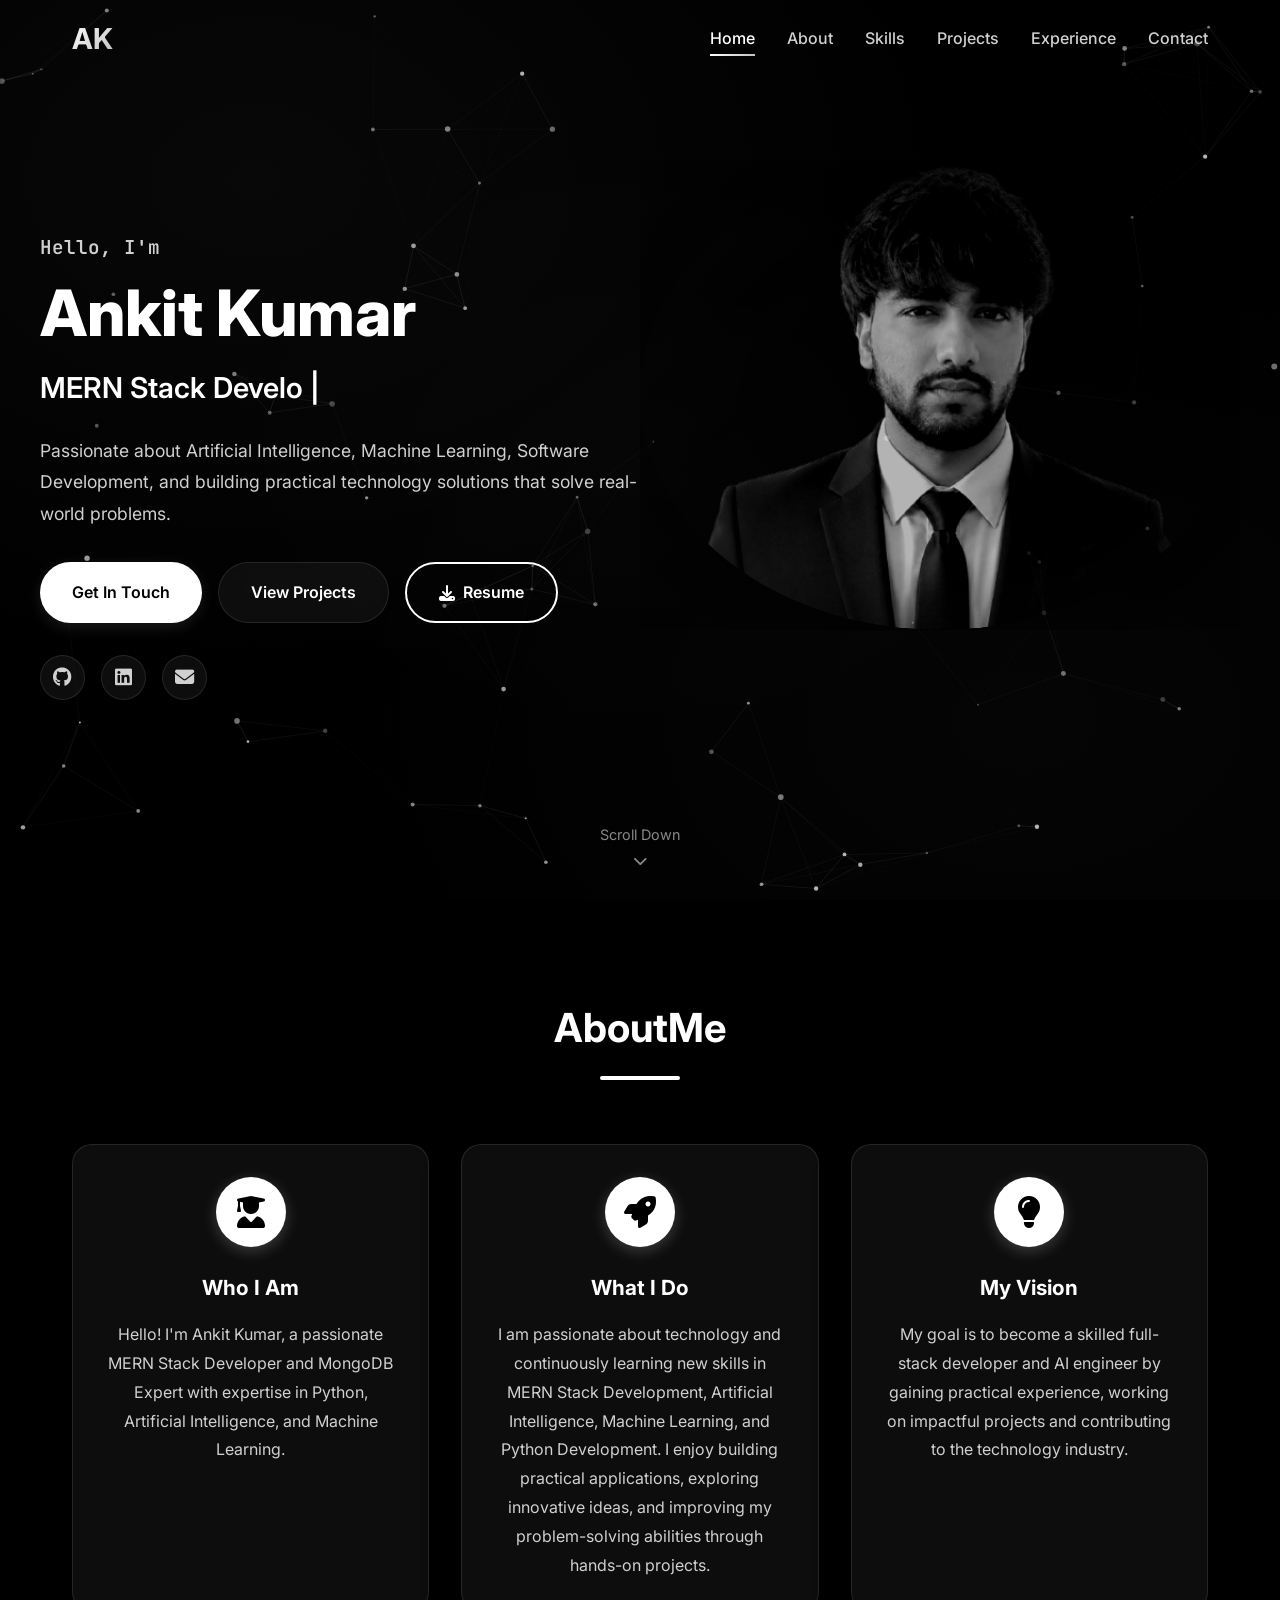
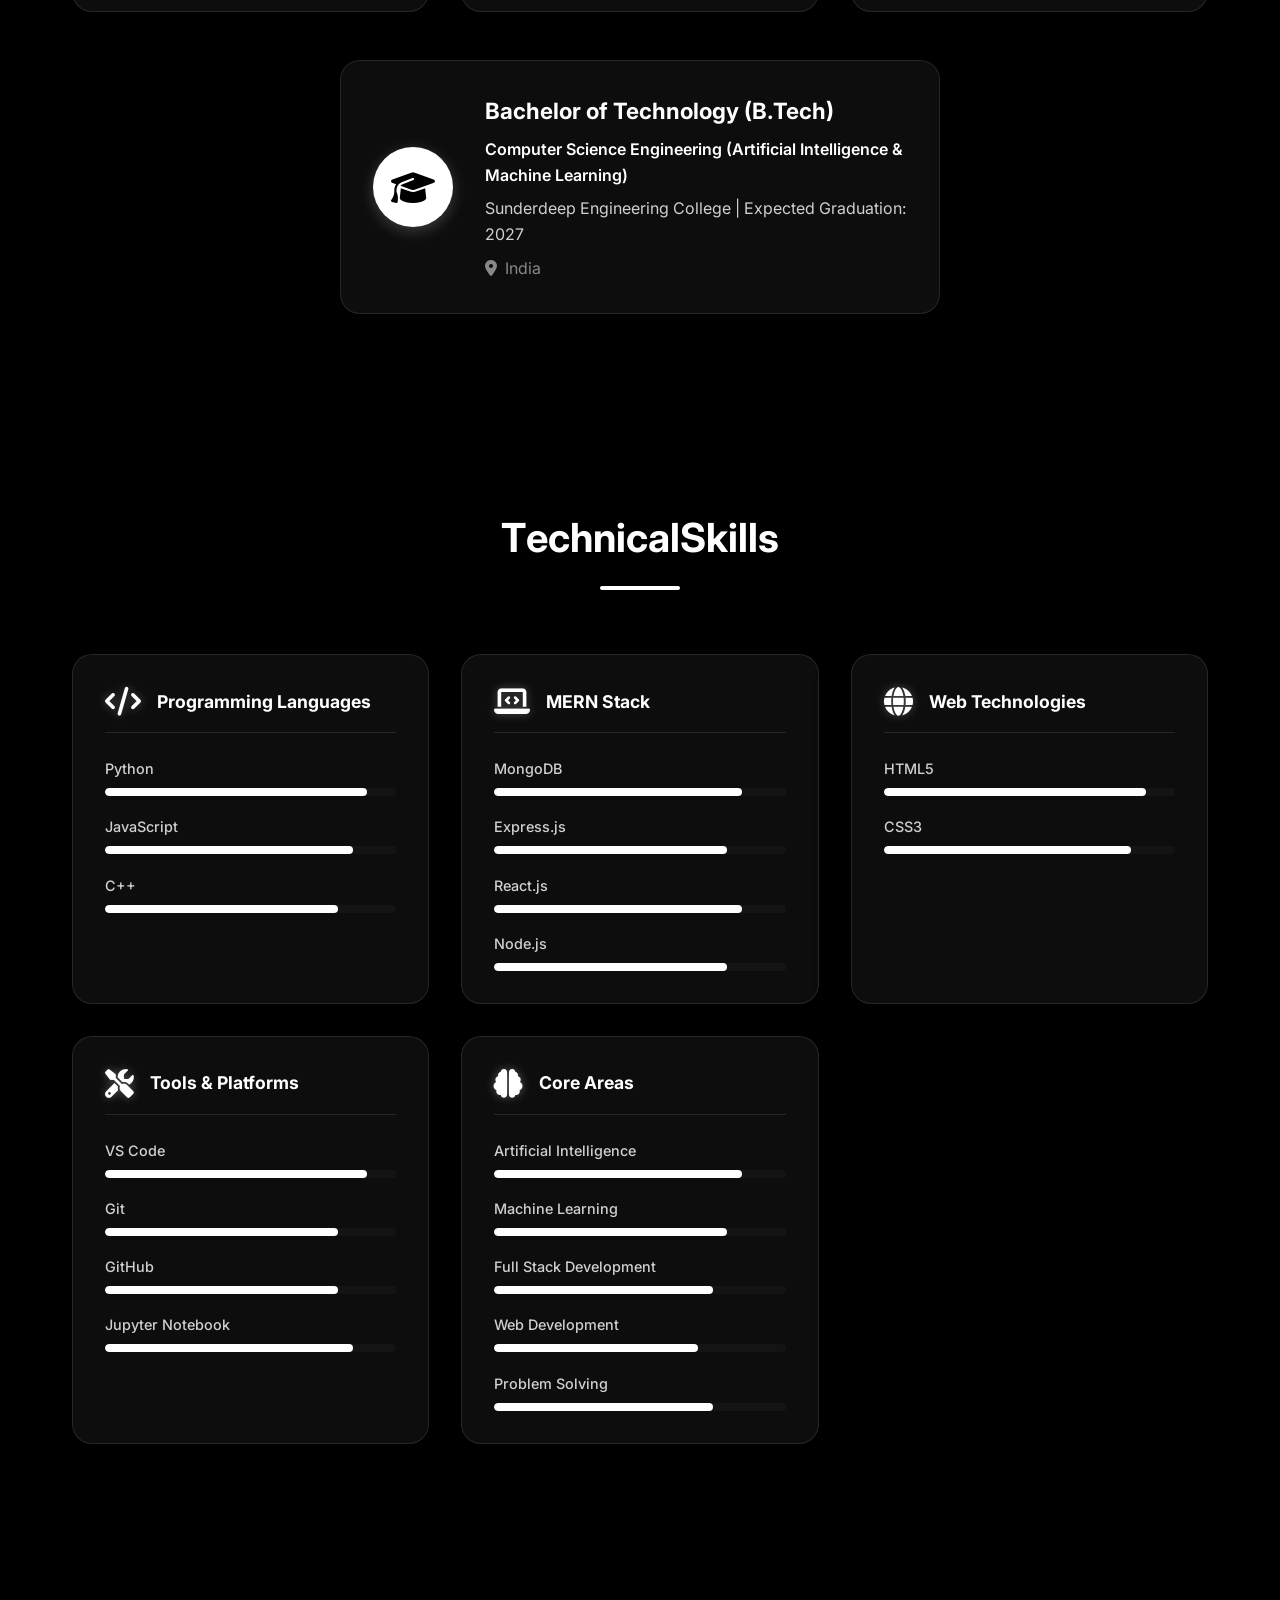
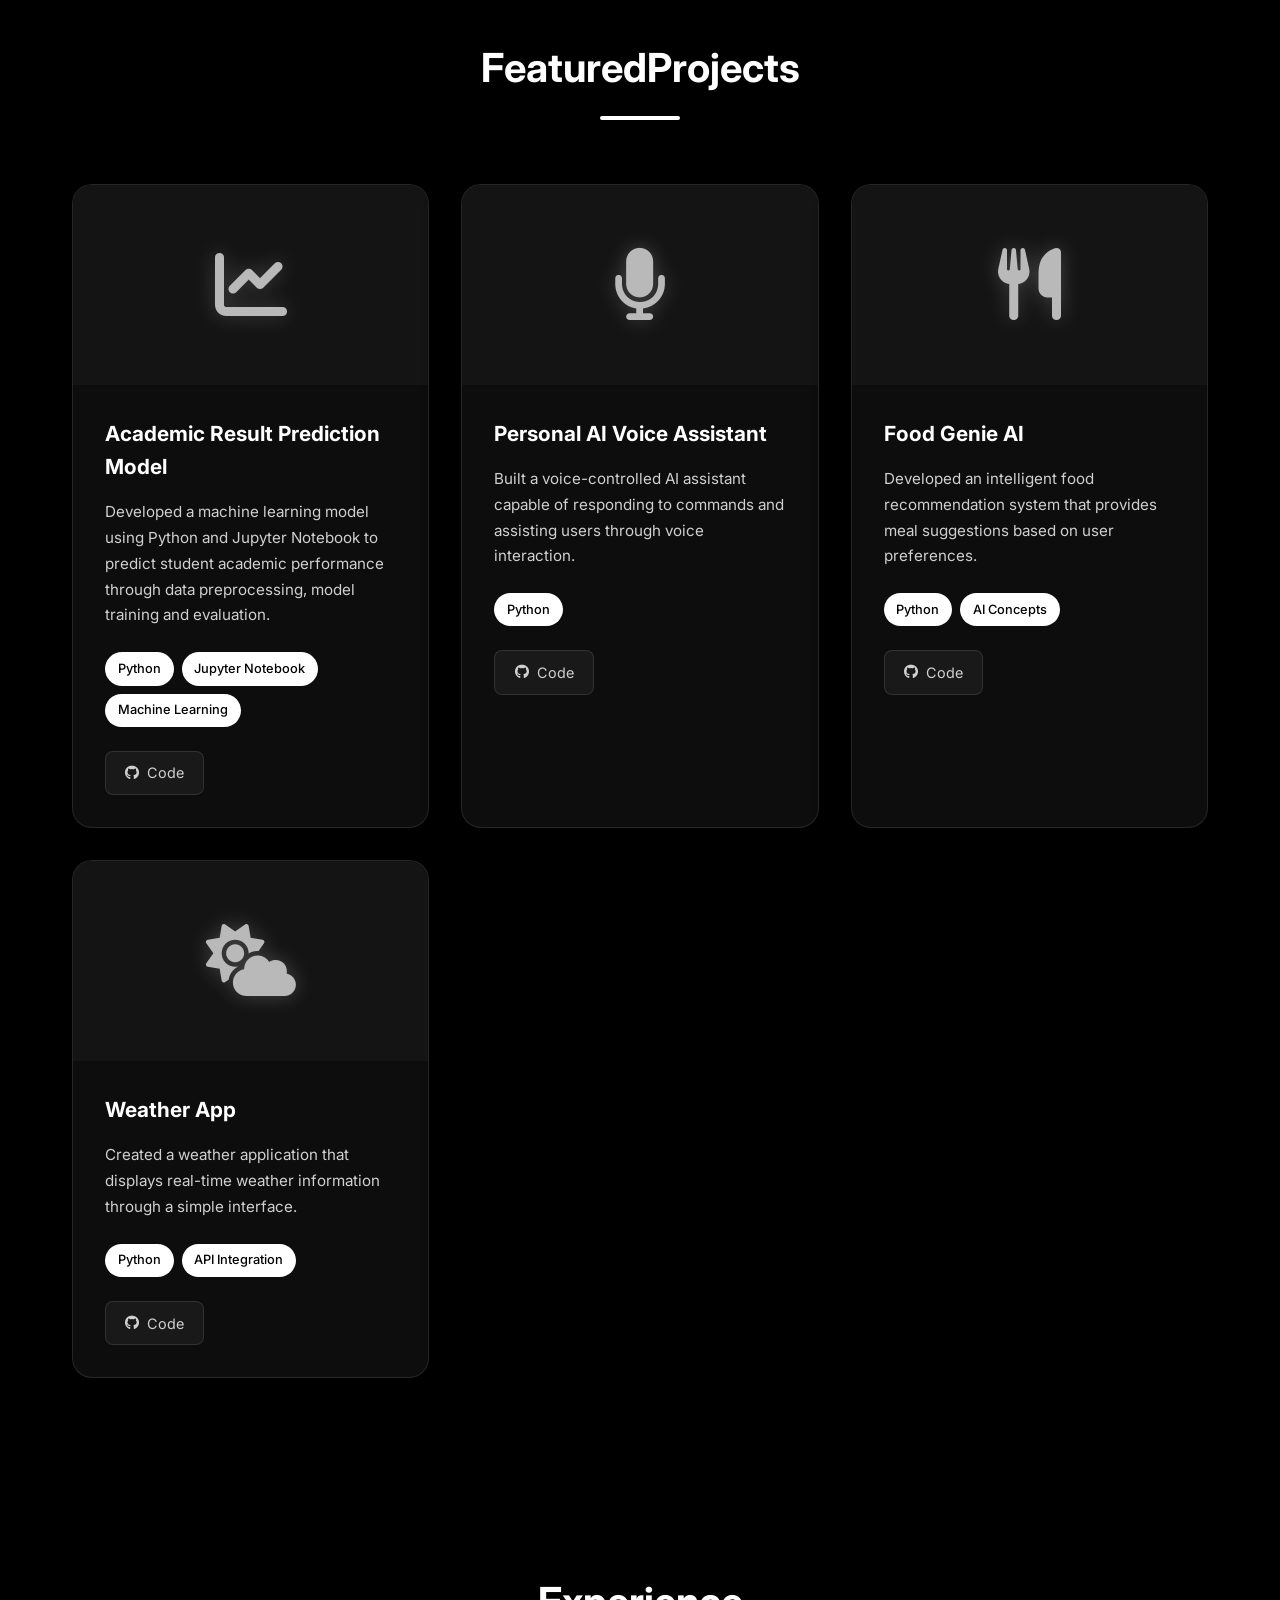
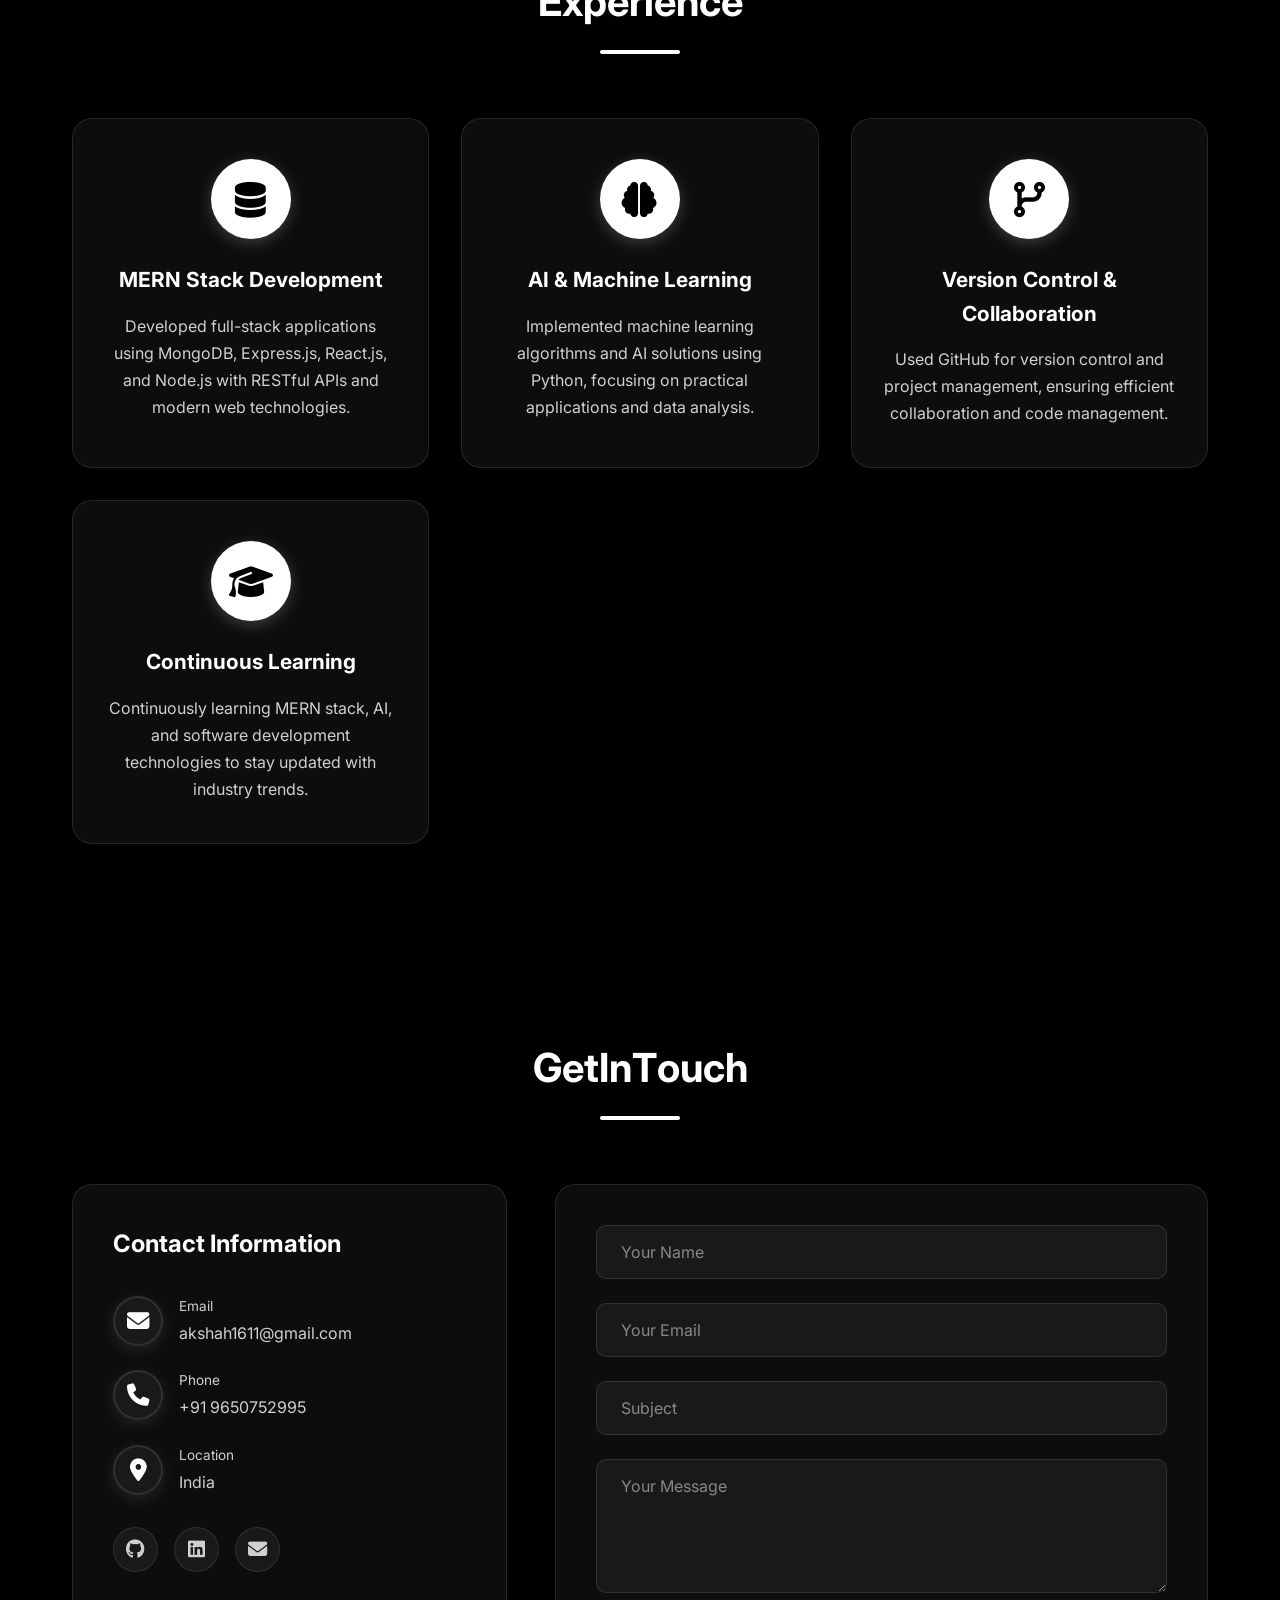
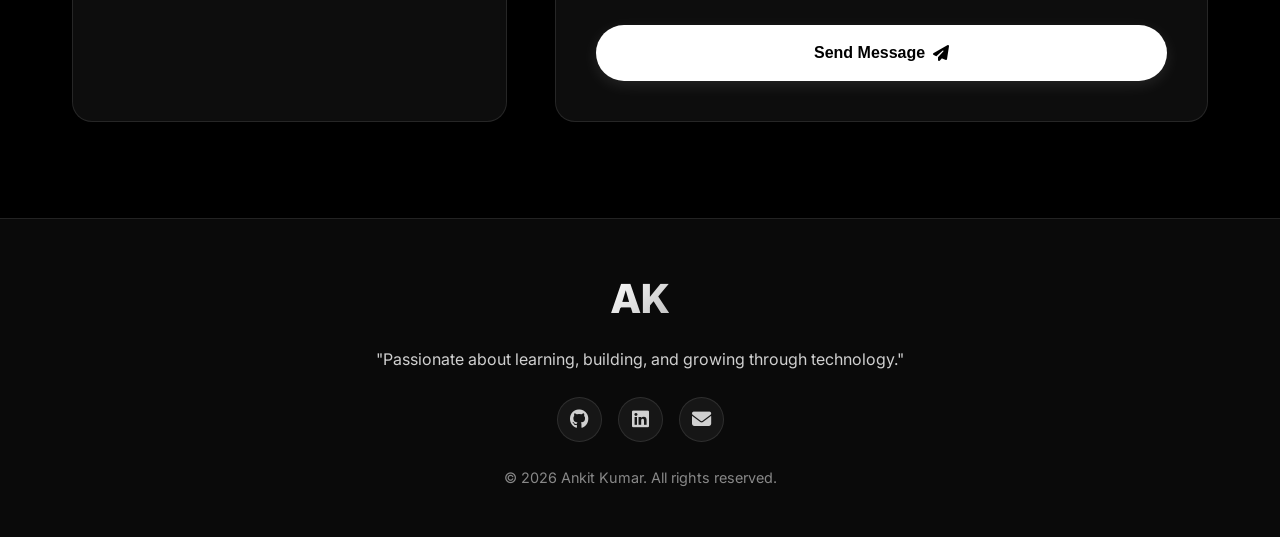
==== commit 2abdb69b: "Optimize portfolio loading performance" ====
--- a/index.html
+++ b/index.html
@@ -59,7 +59,9 @@
     <link rel="preconnect" href="https://fonts.googleapis.com">
     <link rel="preconnect" href="https://fonts.gstatic.com" crossorigin>
     <link href="https://fonts.googleapis.com/css2?family=Inter:wght@300;400;500;600;700;800&family=JetBrains+Mono:wght@400;500&display=swap" rel="stylesheet">
-    <link rel="stylesheet" href="https://cdnjs.cloudflare.com/ajax/libs/font-awesome/6.4.0/css/all.min.css">
+    <link rel="stylesheet" href="https://cdnjs.cloudflare.com/ajax/libs/font-awesome/6.4.0/css/all.min.css" media="print" onload="this.media='all'">
+    <noscript><link rel="stylesheet" href="https://cdnjs.cloudflare.com/ajax/libs/font-awesome/6.4.0/css/all.min.css"></noscript>
+    <link rel="preload" href="./assets/images/ankitimg.png" as="image">
 </head>
 <body>
     <!-- Particle Background -->
@@ -124,7 +126,7 @@
                 <div class="hero-image">
                     <div class="image-wrapper">
                         <div class="image-glow"></div>
-                        <img src="./assets/images/ankitimg.png" alt="Ankit Kumar" class="profile-bg">
+                        <img src="./assets/images/ankitimg.png" alt="Ankit Kumar" class="profile-bg" loading="lazy" width="400" height="400">
                     </div>
                 </div>
             </div>
@@ -567,6 +569,6 @@
         <i class="fas fa-arrow-up"></i>
     </button>
 
-    <script src="./script.js"></script>
+    <script src="./script.js" defer></script>
 </body>
 </html>
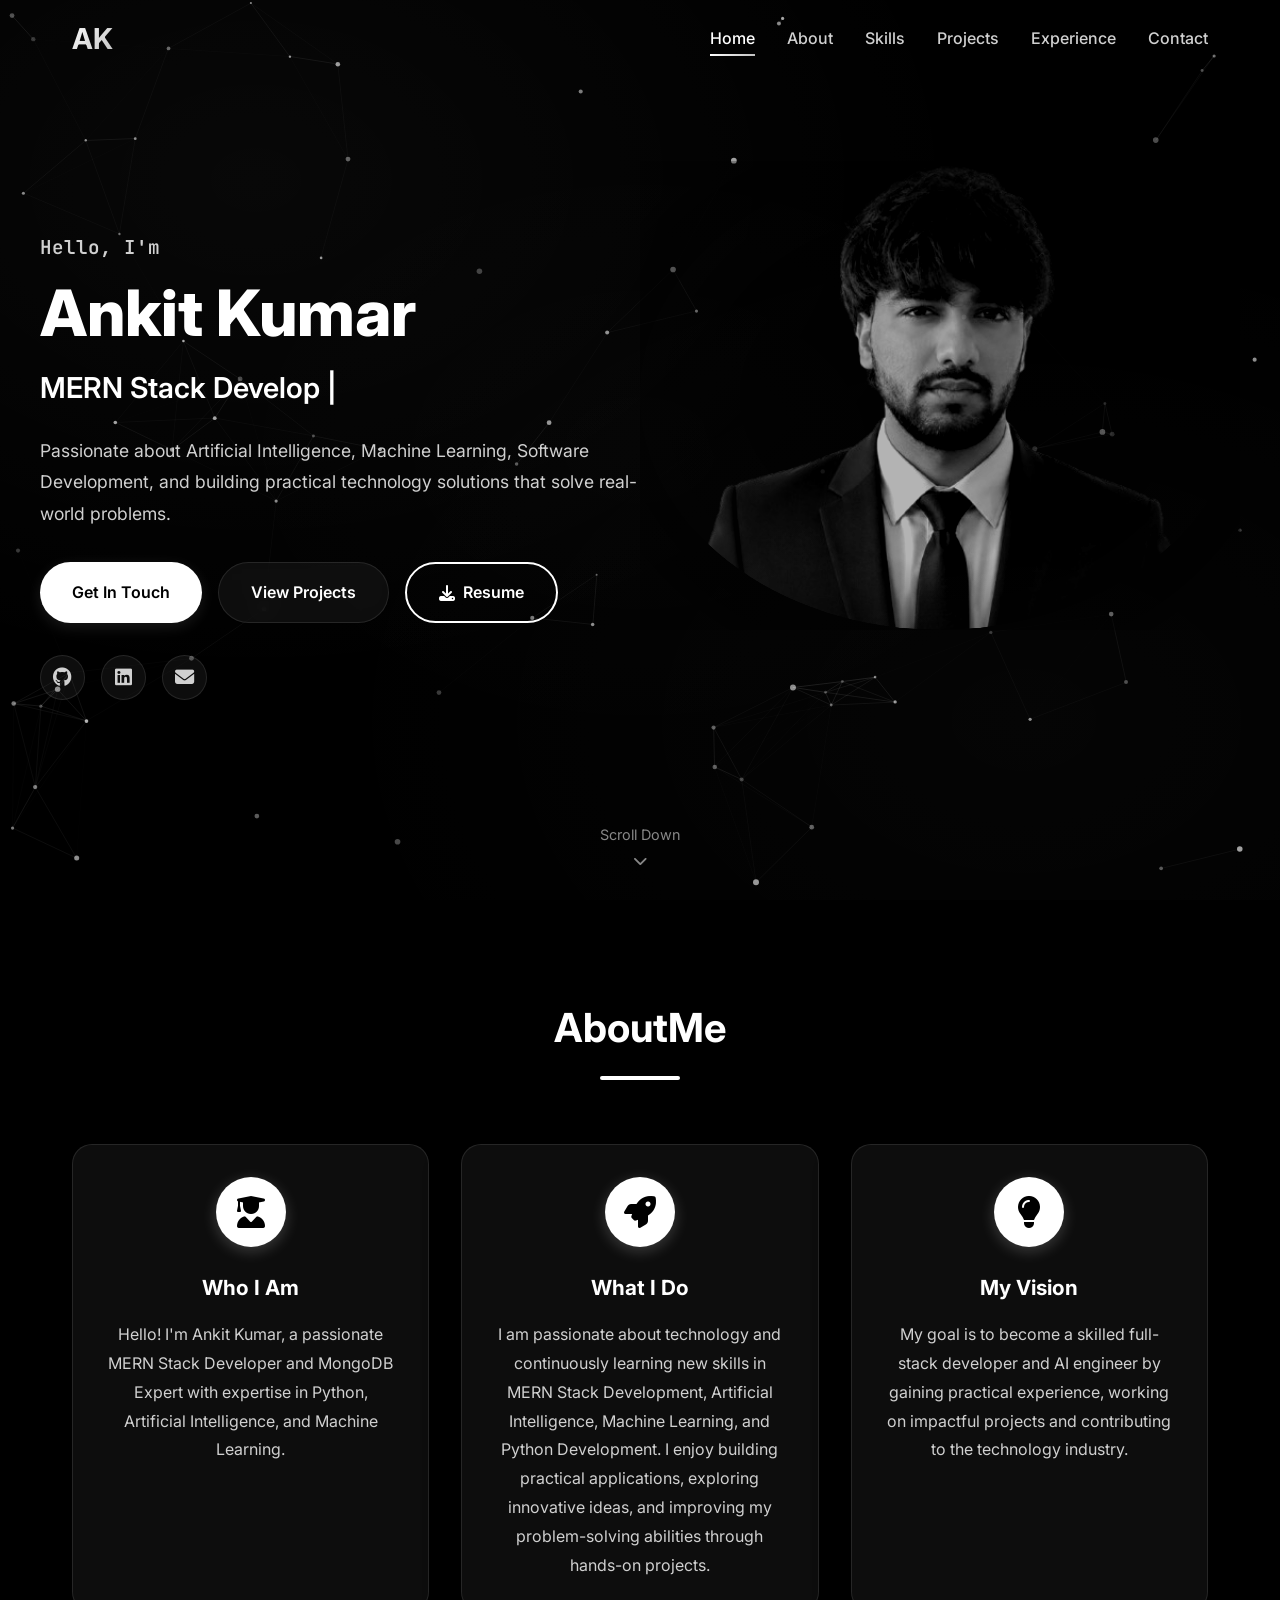
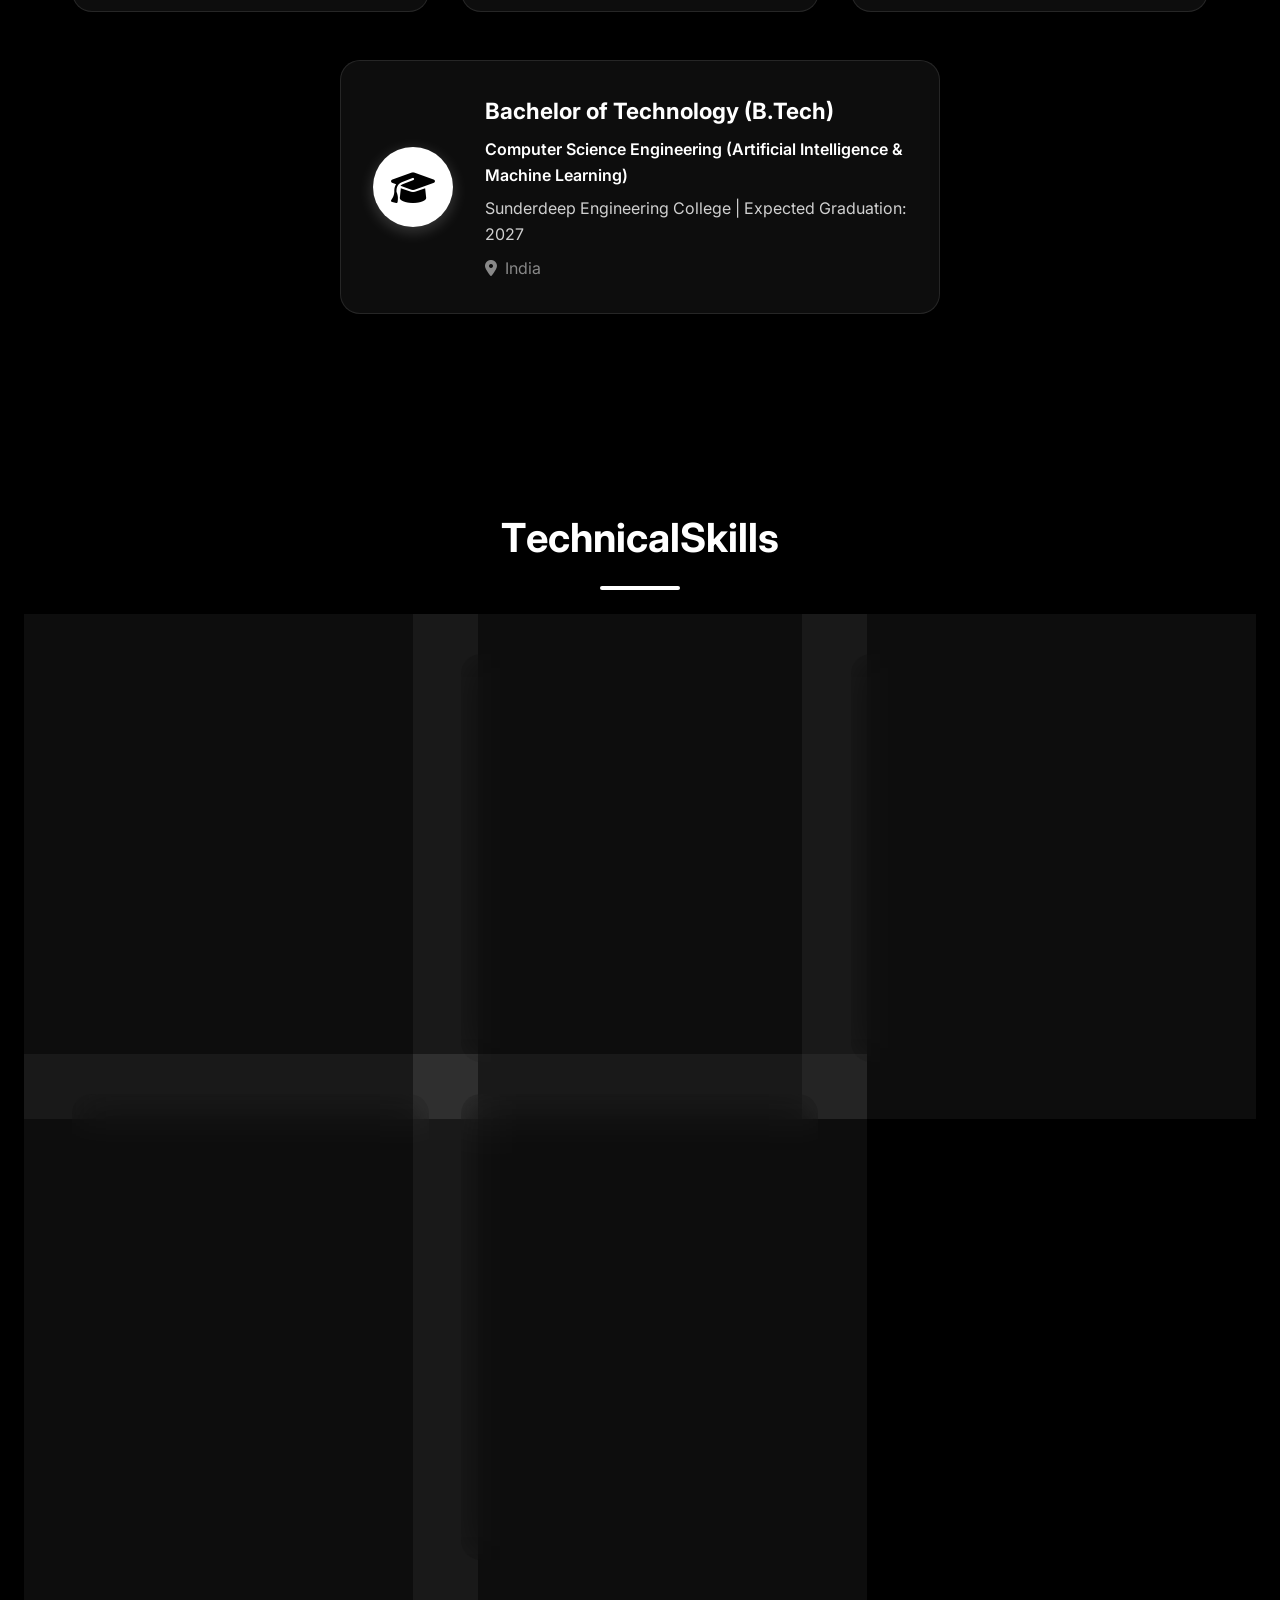
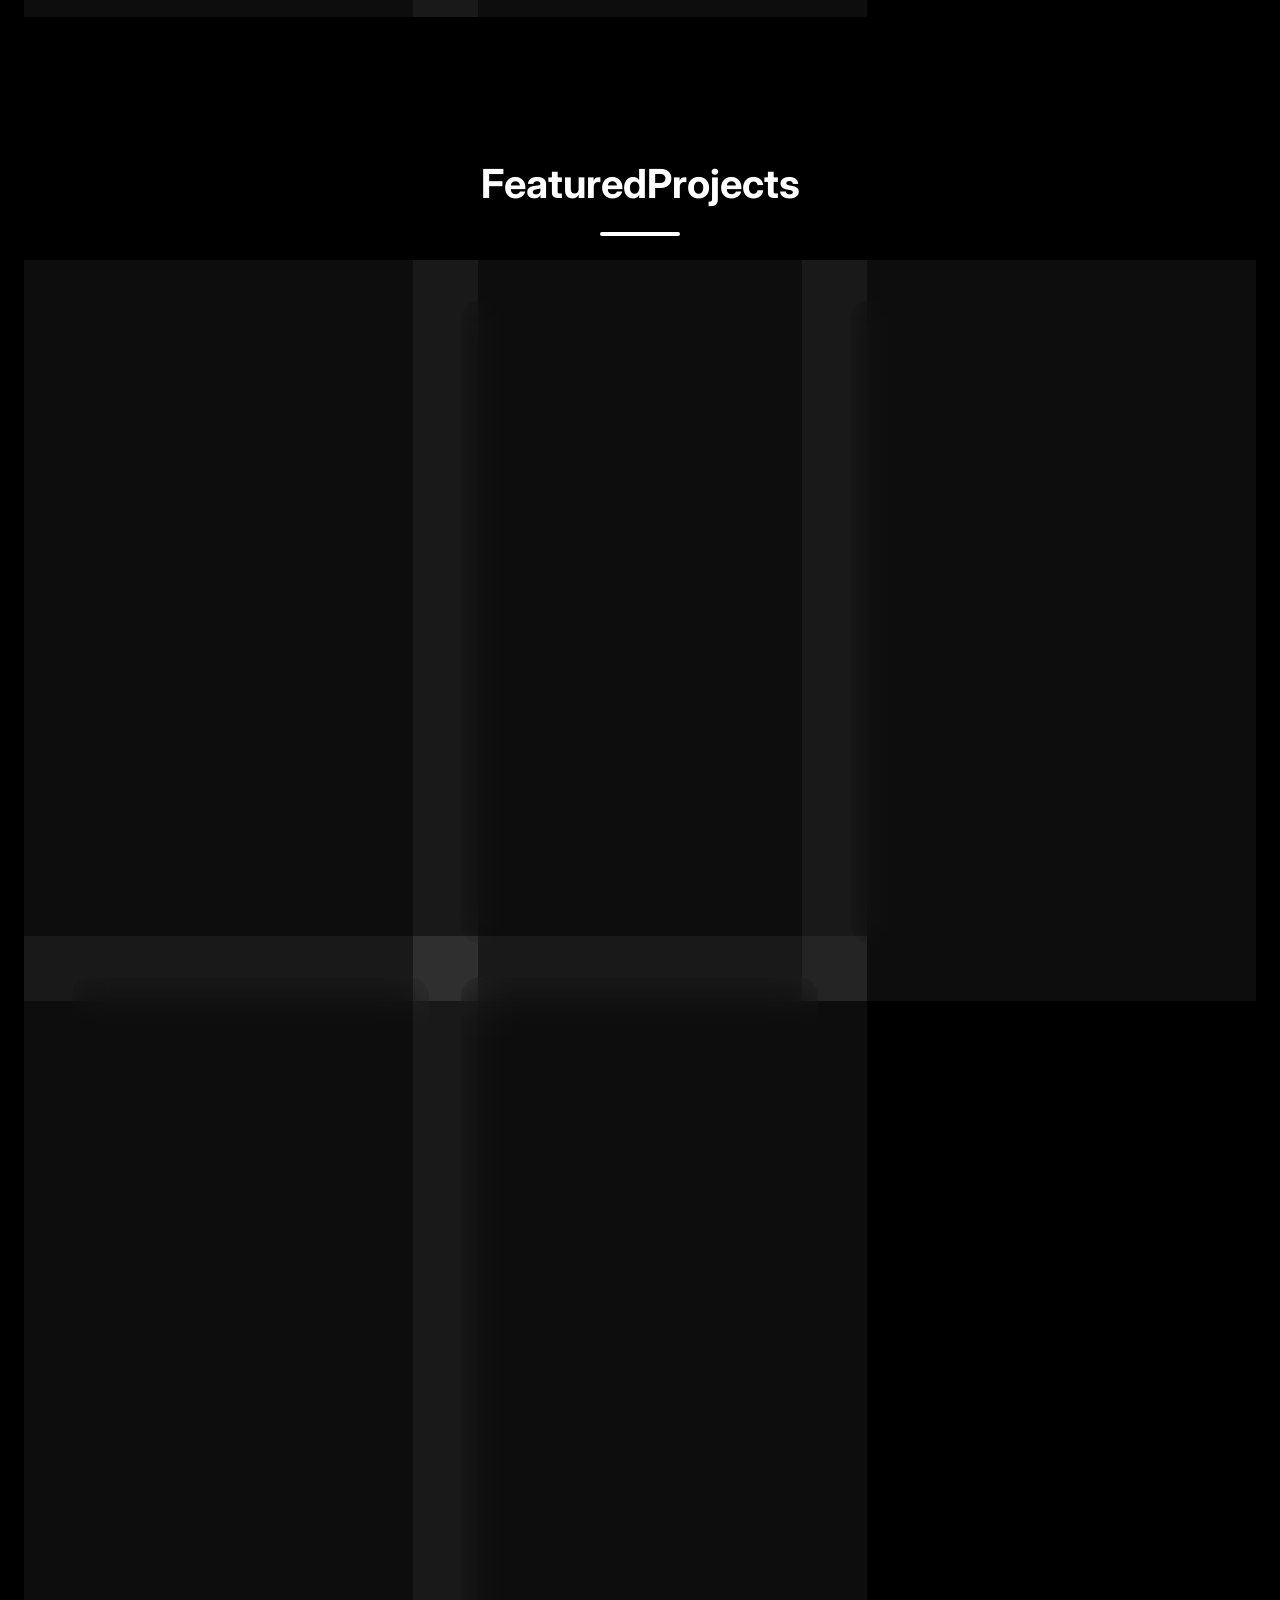
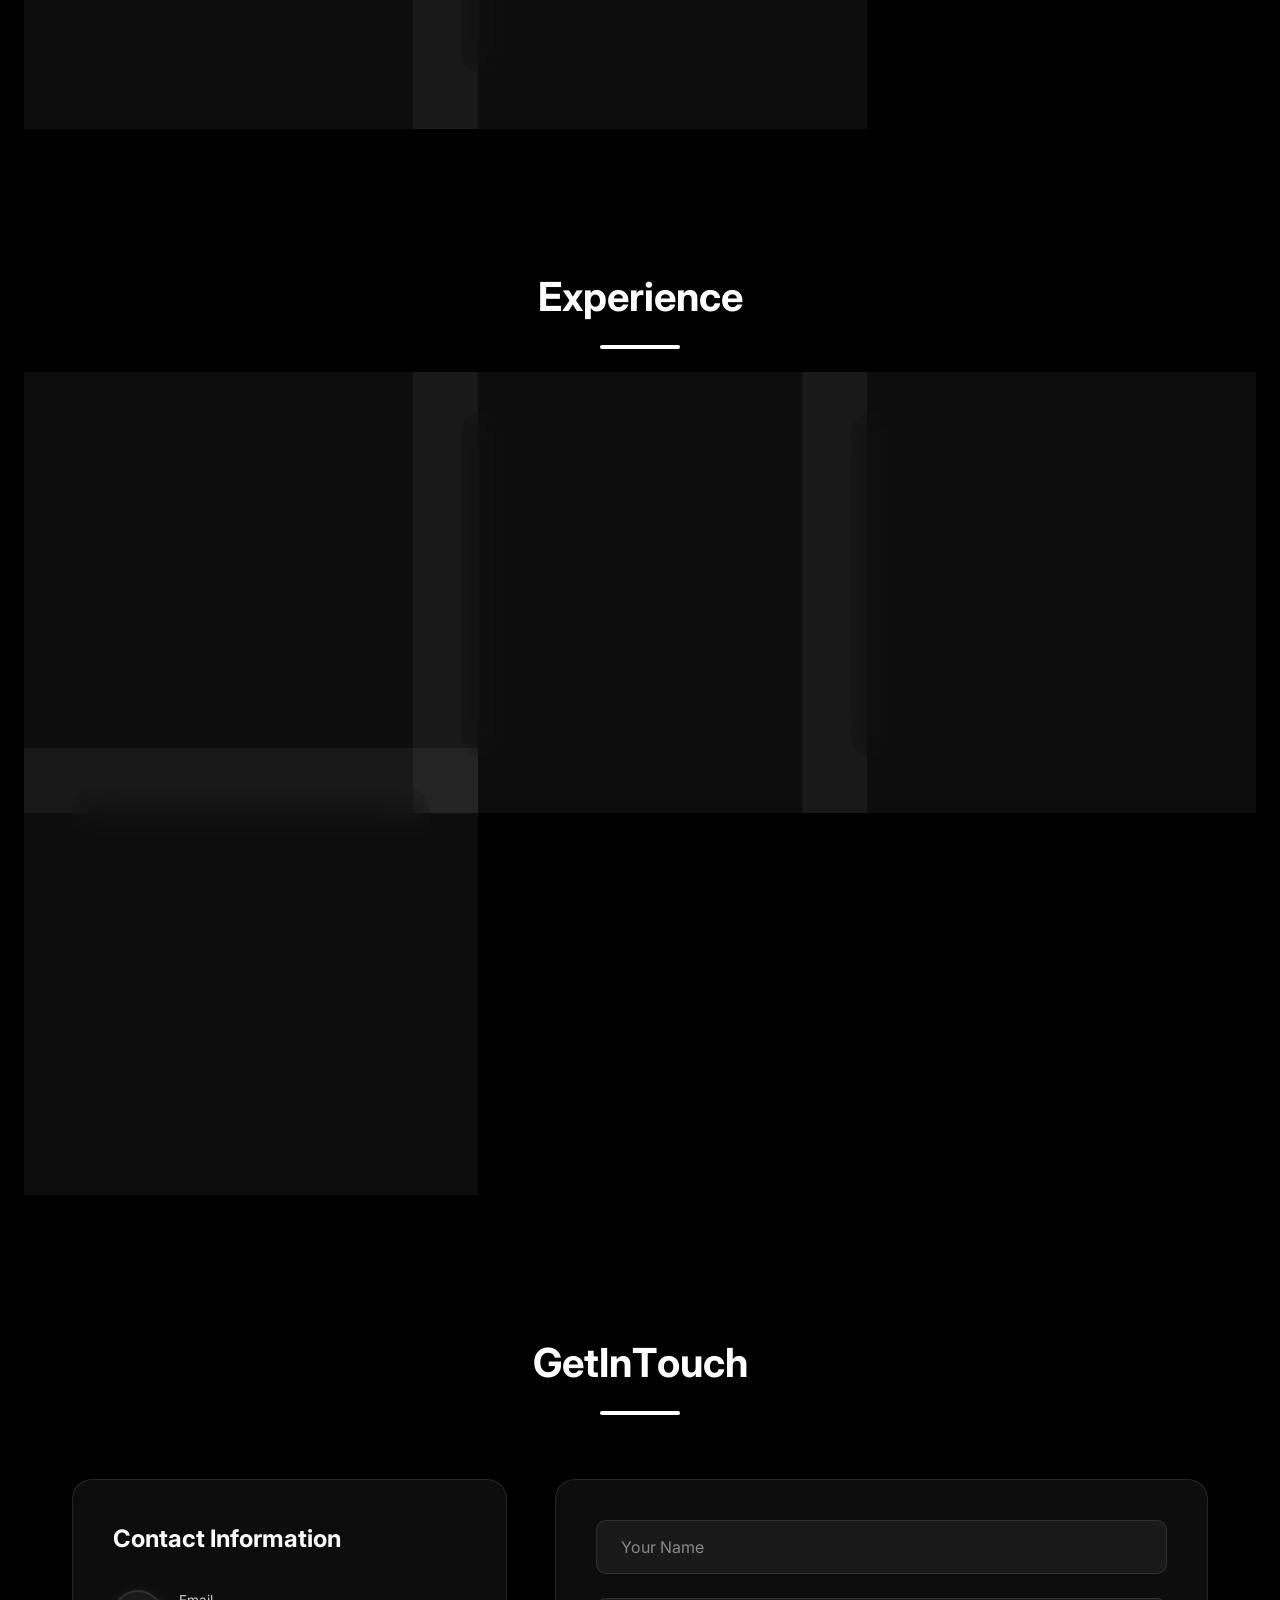
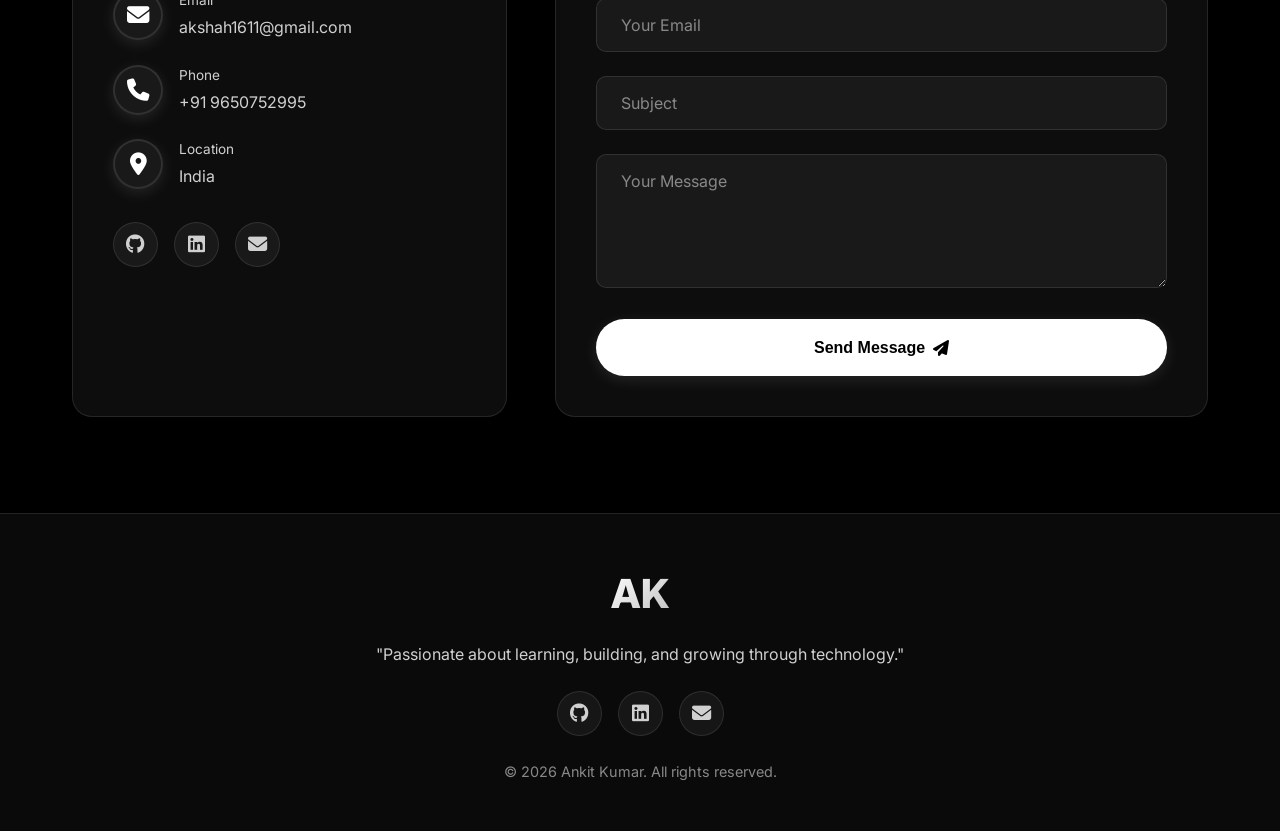
==== commit 7f7a2d1b: "Add Frustrated Engineer game project to portfolio" ====
--- a/index.html
+++ b/index.html
@@ -247,6 +247,12 @@
                                 <div class="skill-progress" data-progress="80"></div>
                             </div>
                         </div>
+                        <div class="skill-item">
+                            <span class="skill-name">Socket.IO</span>
+                            <div class="skill-bar">
+                                <div class="skill-progress" data-progress="75"></div>
+                            </div>
+                        </div>
                     </div>
                 </div>
                 <div class="skill-category glass-card">
@@ -326,9 +332,15 @@
                             </div>
                         </div>
                         <div class="skill-item">
-                            <span class="skill-name">Web Development</span>
+                            <span class="skill-name">Game Development</span>
                             <div class="skill-bar">
                                 <div class="skill-progress" data-progress="70"></div>
+                            </div>
+                        </div>
+                        <div class="skill-item">
+                            <span class="skill-name">Real-time Applications</span>
+                            <div class="skill-bar">
+                                <div class="skill-progress" data-progress="75"></div>
                             </div>
                         </div>
                         <div class="skill-item">
@@ -431,6 +443,32 @@
                         </div>
                     </div>
                 </div>
+                <div class="project-card glass-card">
+                    <div class="project-image">
+                        <div class="project-icon">
+                            <i class="fas fa-gamepad"></i>
+                        </div>
+                    </div>
+                    <div class="project-content">
+                        <h3>Frustrated Engineer - Full-Stack Pixel Platformer Game</h3>
+                        <p>Developed a challenging web-based pixel platformer featuring deceptive level design and real-time multiplayer capabilities. Demonstrates expertise in full-stack JavaScript development, game physics implementation, and real-time communication.</p>
+                        <div class="project-tech">
+                            <span class="tech-tag">JavaScript</span>
+                            <span class="tech-tag">Node.js</span>
+                            <span class="tech-tag">Express</span>
+                            <span class="tech-tag">Socket.IO</span>
+                            <span class="tech-tag">HTML5 Canvas</span>
+                        </div>
+                        <div class="project-links">
+                            <a href="https://github.com/engg-ankit" target="_blank" class="project-link">
+                                <i class="fab fa-github"></i> Code
+                            </a>
+                            <a href="#" class="project-link">
+                                <i class="fas fa-external-link-alt"></i> Demo
+                            </a>
+                        </div>
+                    </div>
+                </div>
             </div>
         </div>
     </section>
@@ -452,6 +490,13 @@
                 </div>
                 <div class="service-card glass-card">
                     <div class="service-icon">
+                        <i class="fas fa-gamepad"></i>
+                    </div>
+                    <h3>Game Development</h3>
+                    <p>Built a full-stack pixel platformer game with real-time multiplayer, physics simulation, and WebSocket communication using Socket.IO.</p>
+                </div>
+                <div class="service-card glass-card">
+                    <div class="service-icon">
                         <i class="fas fa-brain"></i>
                     </div>
                     <h3>AI & Machine Learning</h3>
@@ -463,13 +508,6 @@
                     </div>
                     <h3>Version Control & Collaboration</h3>
                     <p>Used GitHub for version control and project management, ensuring efficient collaboration and code management.</p>
-                </div>
-                <div class="service-card glass-card">
-                    <div class="service-icon">
-                        <i class="fas fa-graduation-cap"></i>
-                    </div>
-                    <h3>Continuous Learning</h3>
-                    <p>Continuously learning MERN stack, AI, and software development technologies to stay updated with industry trends.</p>
                 </div>
             </div>
         </div>
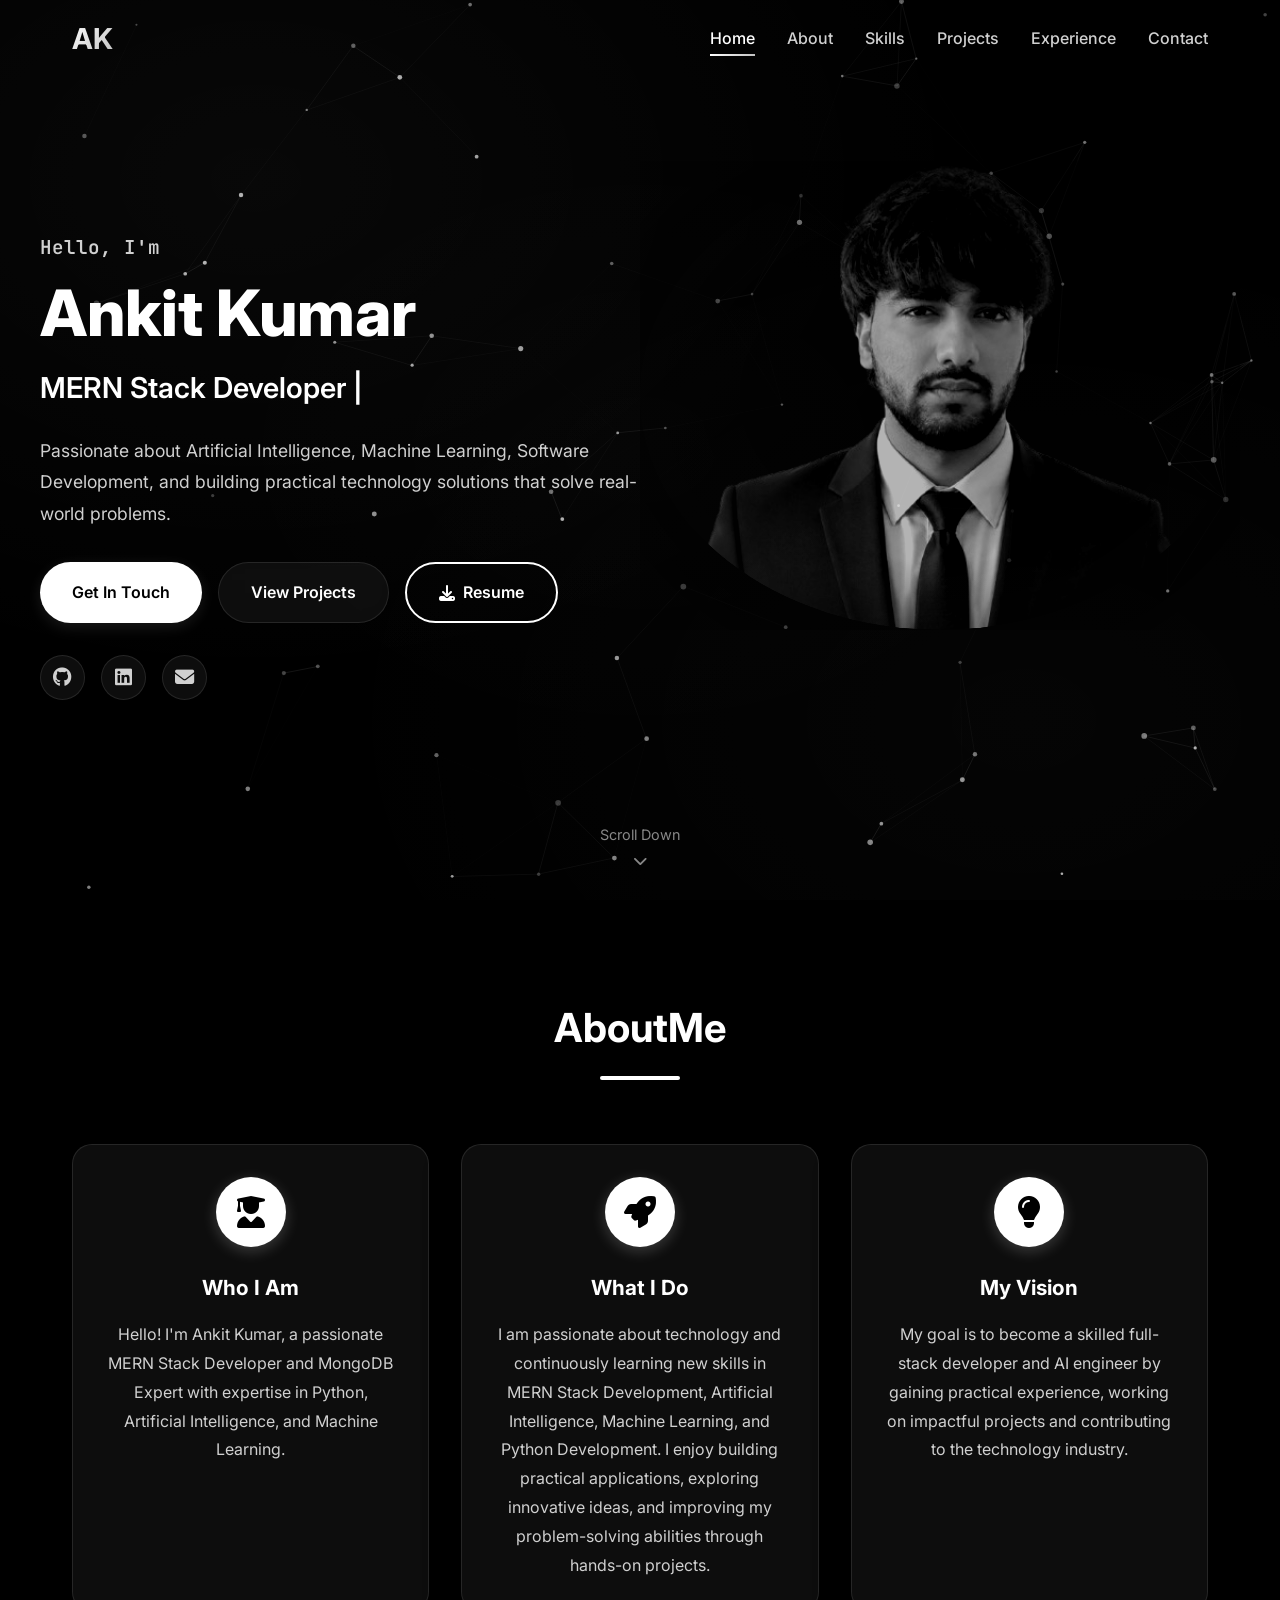
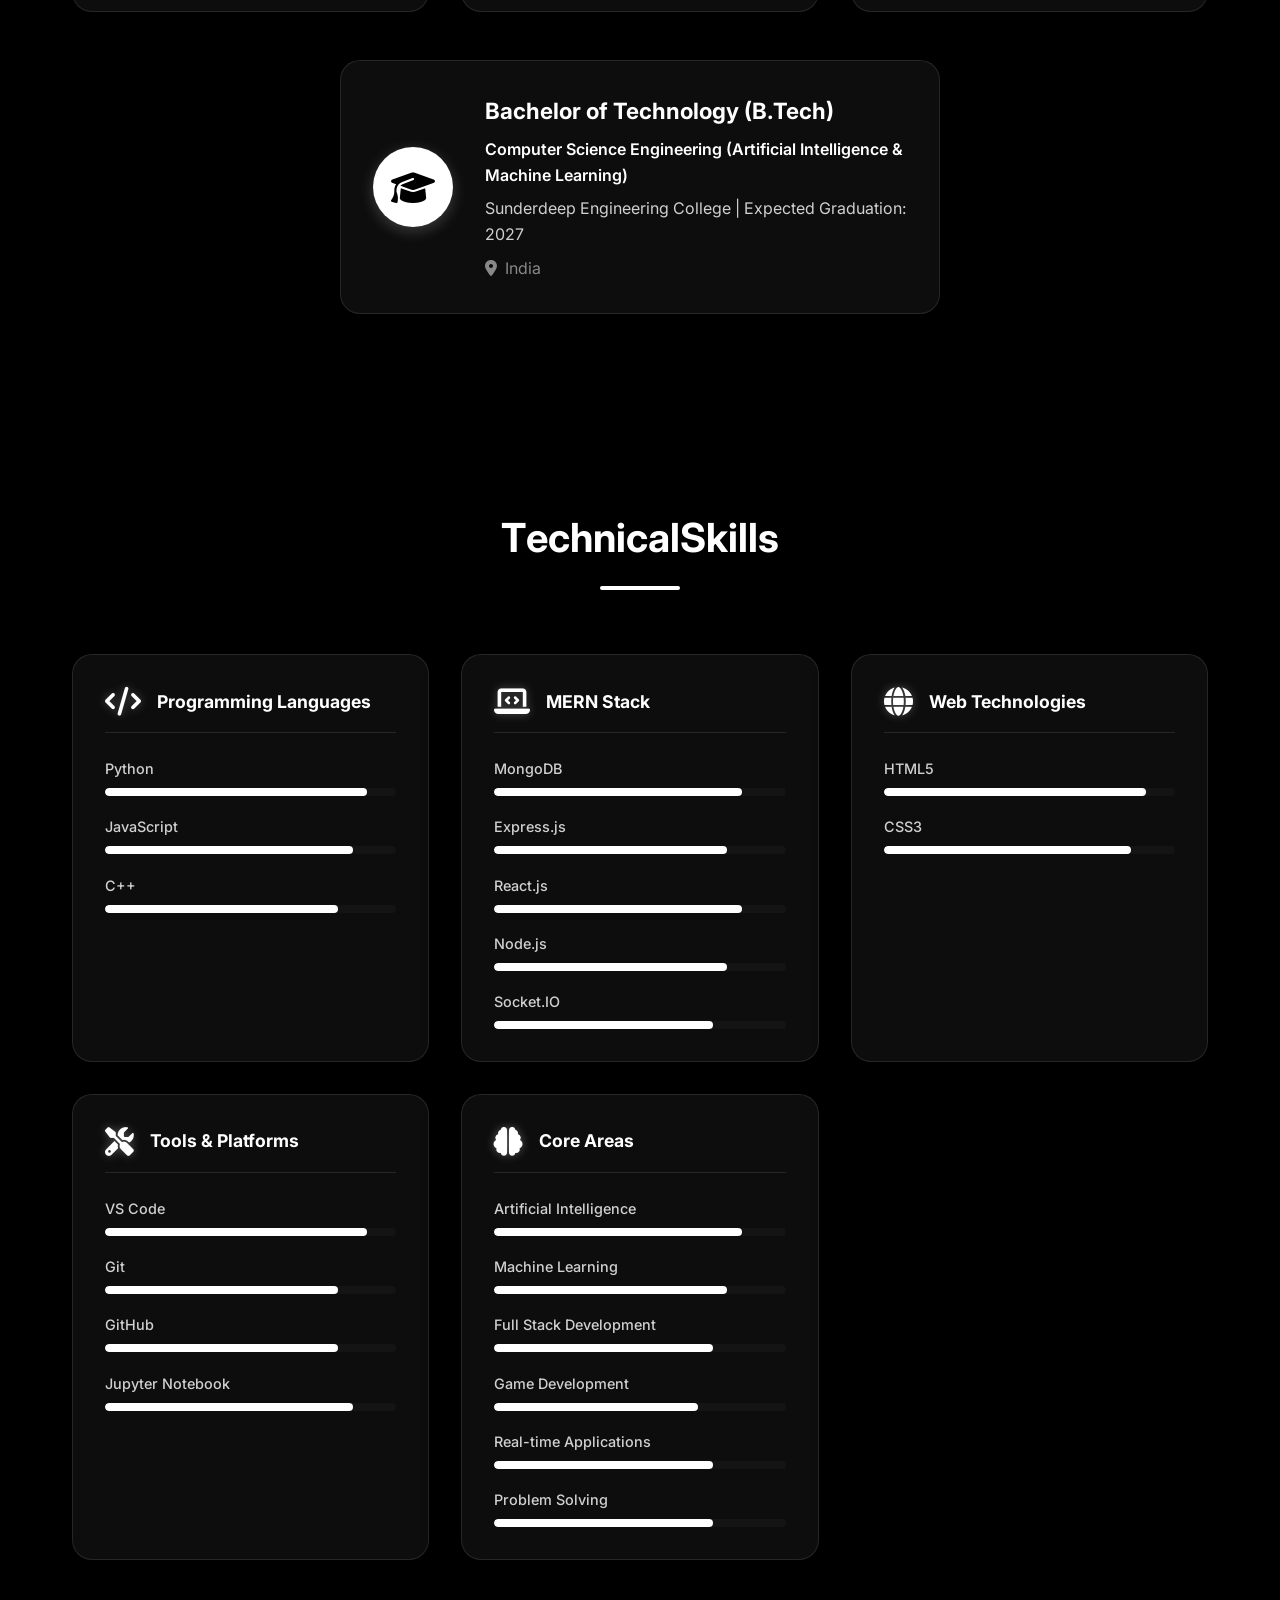
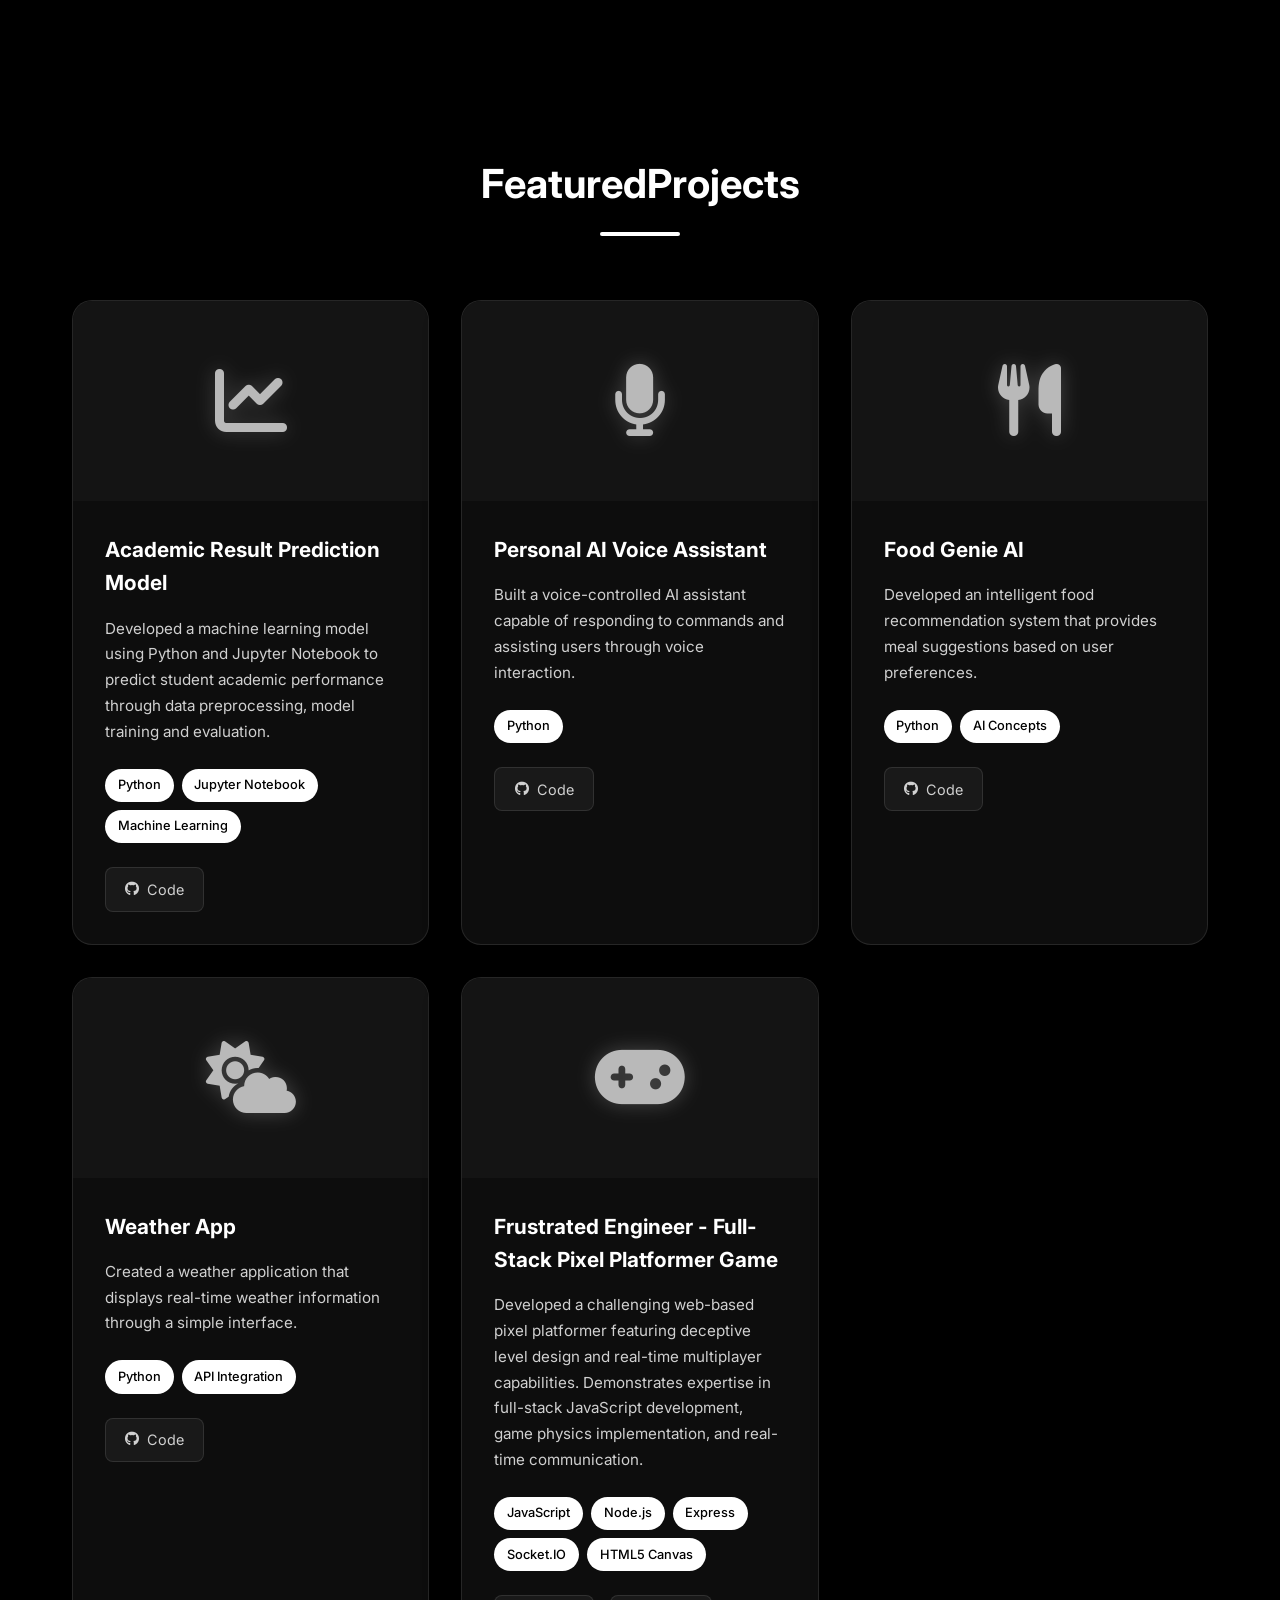
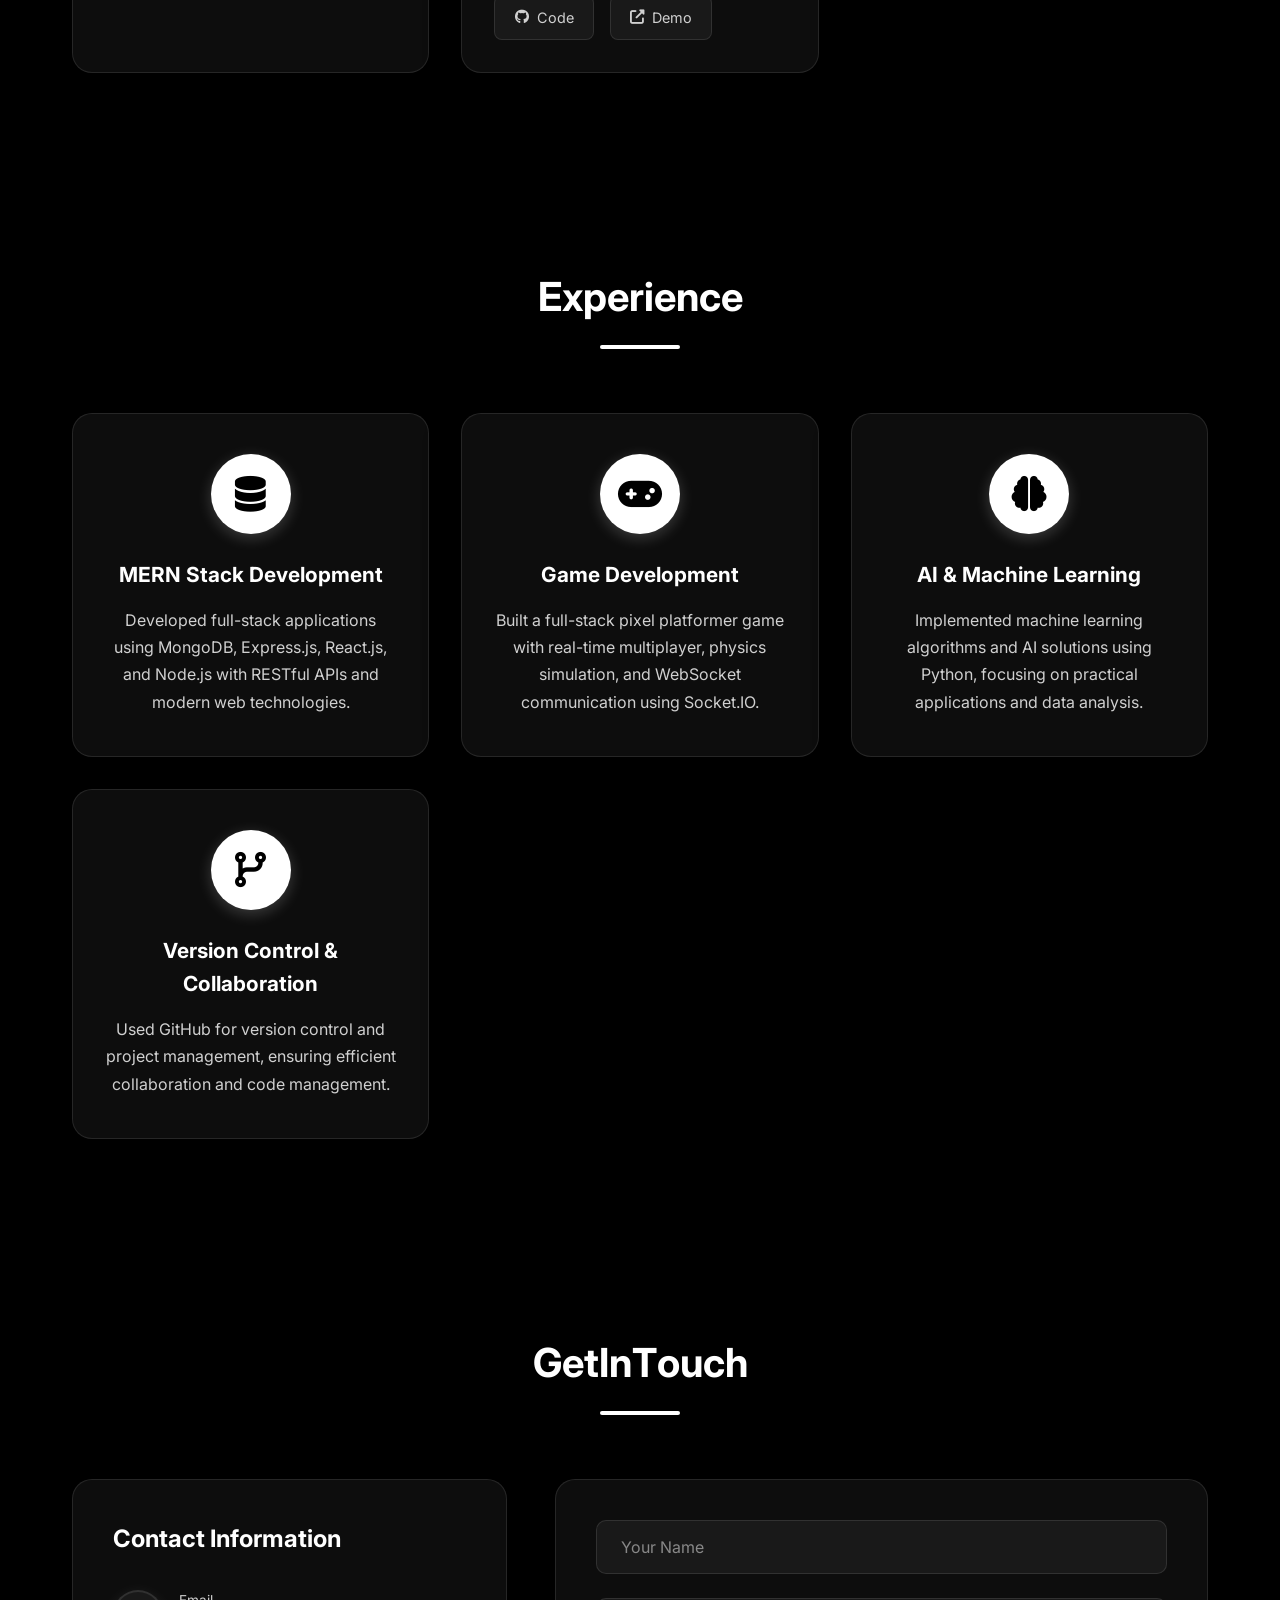
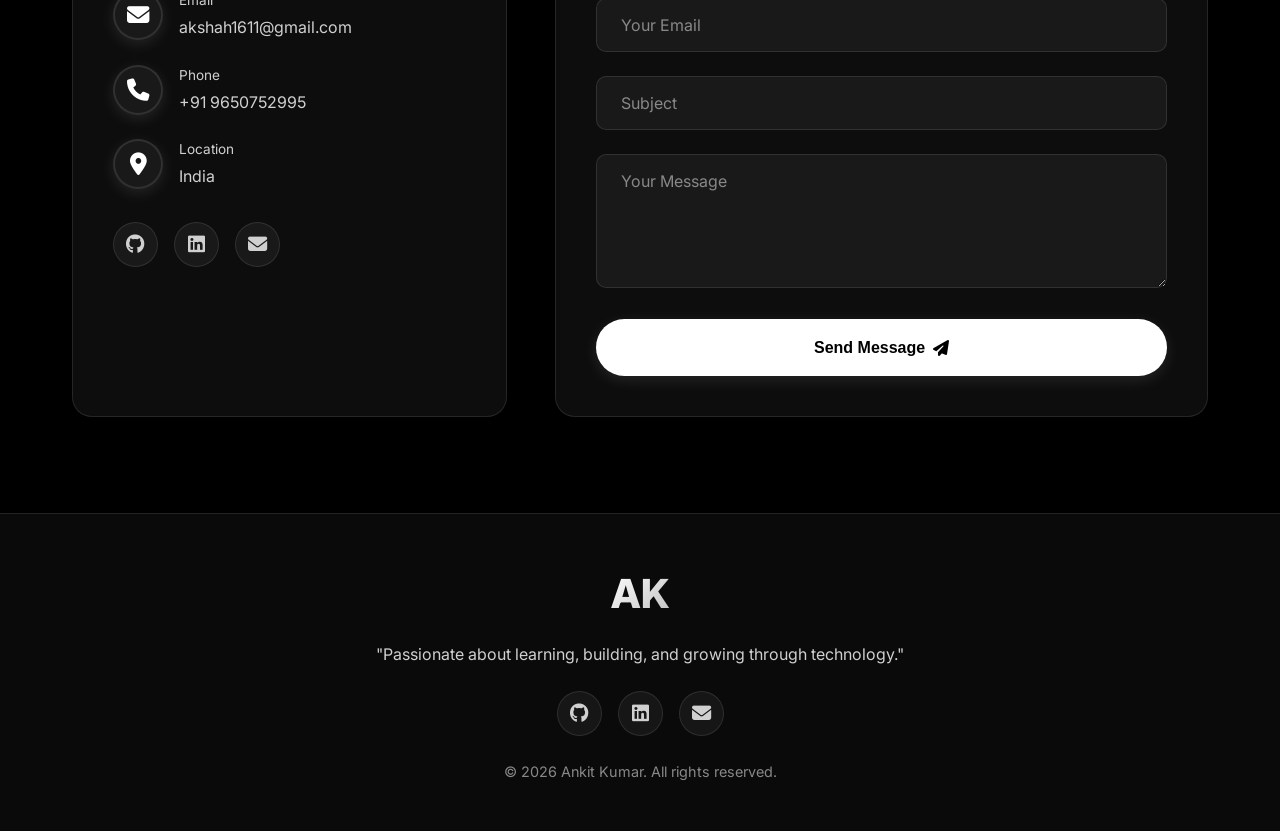
==== commit 1e8bf2c4: "Update all project GitHub links to correct repositories" ====
--- a/index.html
+++ b/index.html
@@ -378,7 +378,7 @@
                             <span class="tech-tag">Machine Learning</span>
                         </div>
                         <div class="project-links">
-                            <a href="https://github.com/engg-ankit" target="_blank" class="project-link">
+                            <a href="https://github.com/engg-ankit/student-marks-predictor" target="_blank" class="project-link">
                                 <i class="fab fa-github"></i> Code
                             </a>
                         </div>
@@ -397,7 +397,7 @@
                             <span class="tech-tag">Python</span>
                         </div>
                         <div class="project-links">
-                            <a href="https://github.com/engg-ankit" target="_blank" class="project-link">
+                            <a href="https://github.com/engg-ankit/Ai-assistant" target="_blank" class="project-link">
                                 <i class="fab fa-github"></i> Code
                             </a>
                         </div>
@@ -417,7 +417,7 @@
                             <span class="tech-tag">AI Concepts</span>
                         </div>
                         <div class="project-links">
-                            <a href="https://github.com/engg-ankit" target="_blank" class="project-link">
+                            <a href="https://github.com/engg-ankit/Foodiez-web" target="_blank" class="project-link">
                                 <i class="fab fa-github"></i> Code
                             </a>
                         </div>
@@ -437,7 +437,7 @@
                             <span class="tech-tag">API Integration</span>
                         </div>
                         <div class="project-links">
-                            <a href="https://github.com/engg-ankit" target="_blank" class="project-link">
+                            <a href="https://github.com/engg-ankit/weatherapp" target="_blank" class="project-link">
                                 <i class="fab fa-github"></i> Code
                             </a>
                         </div>
@@ -460,7 +460,7 @@
                             <span class="tech-tag">HTML5 Canvas</span>
                         </div>
                         <div class="project-links">
-                            <a href="https://github.com/engg-ankit" target="_blank" class="project-link">
+                            <a href="https://github.com/engg-ankit/Pixel-game" target="_blank" class="project-link">
                                 <i class="fab fa-github"></i> Code
                             </a>
                             <a href="#" class="project-link">
